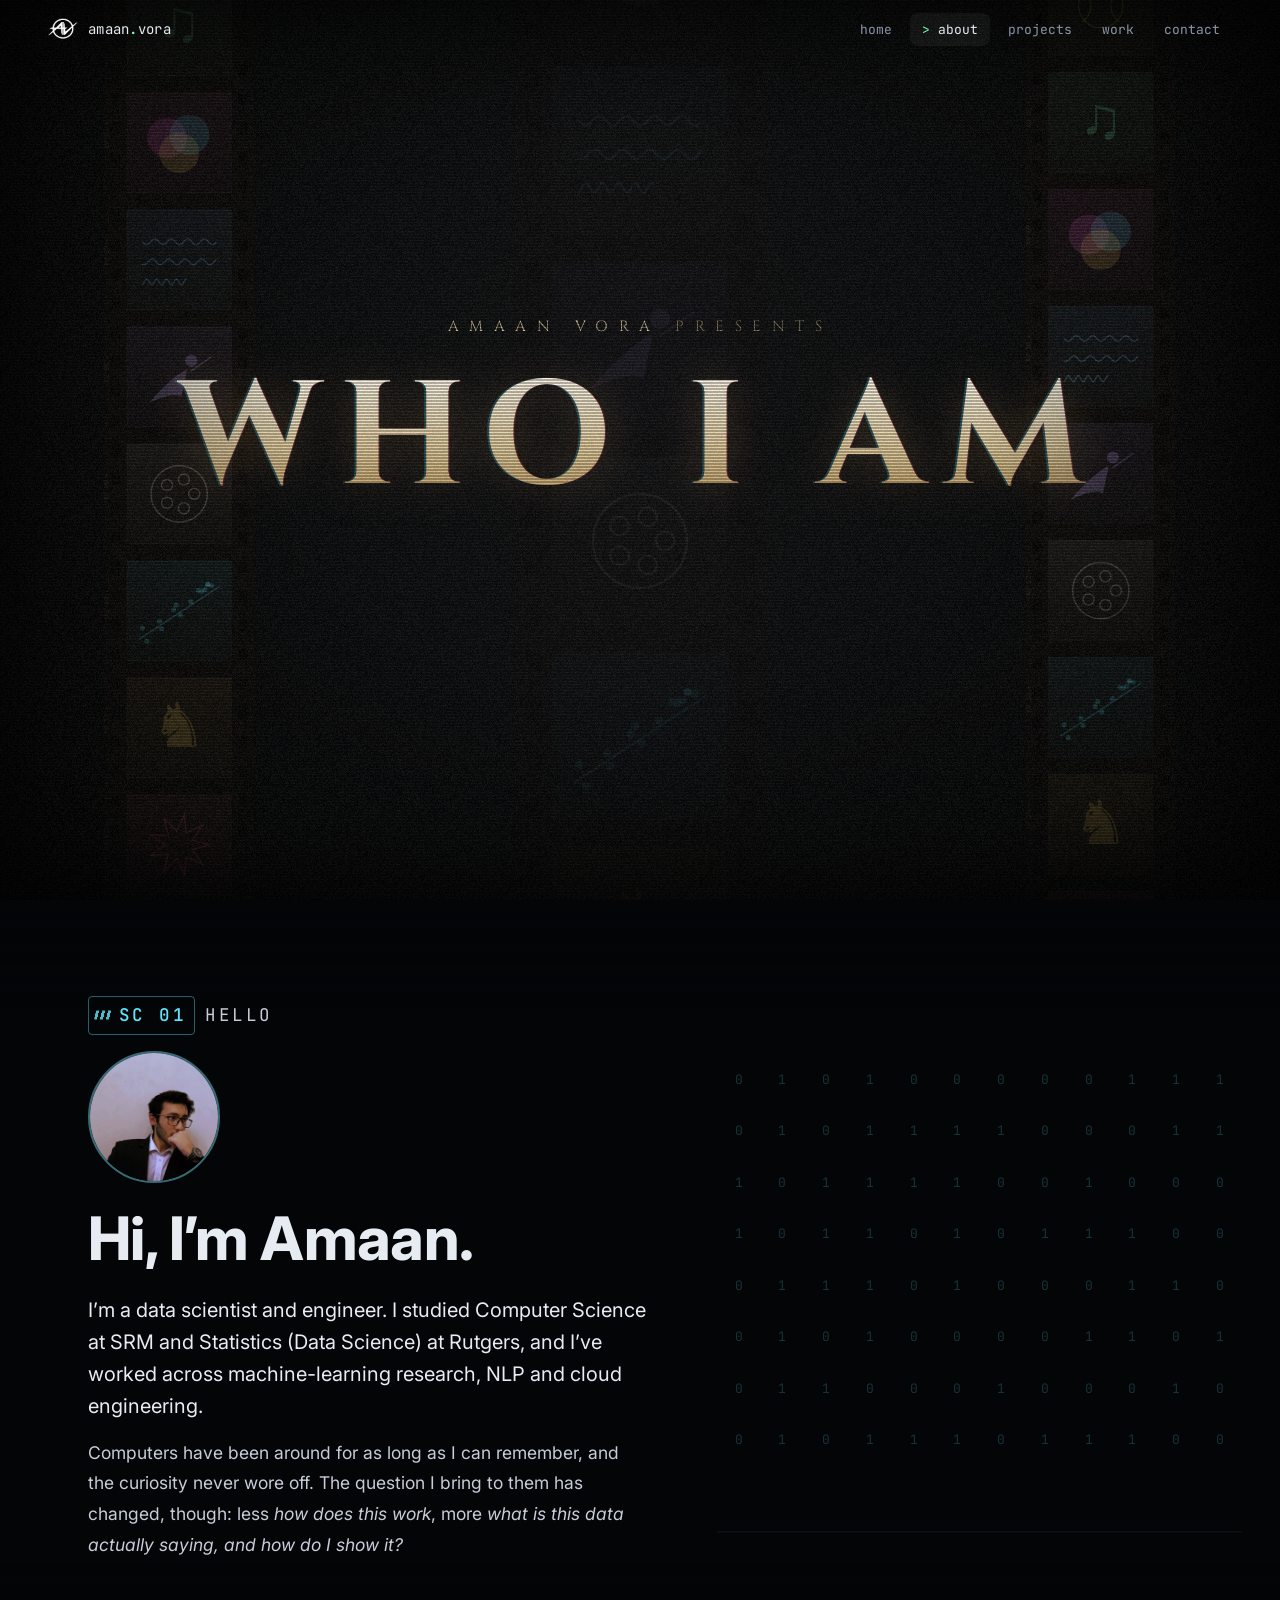
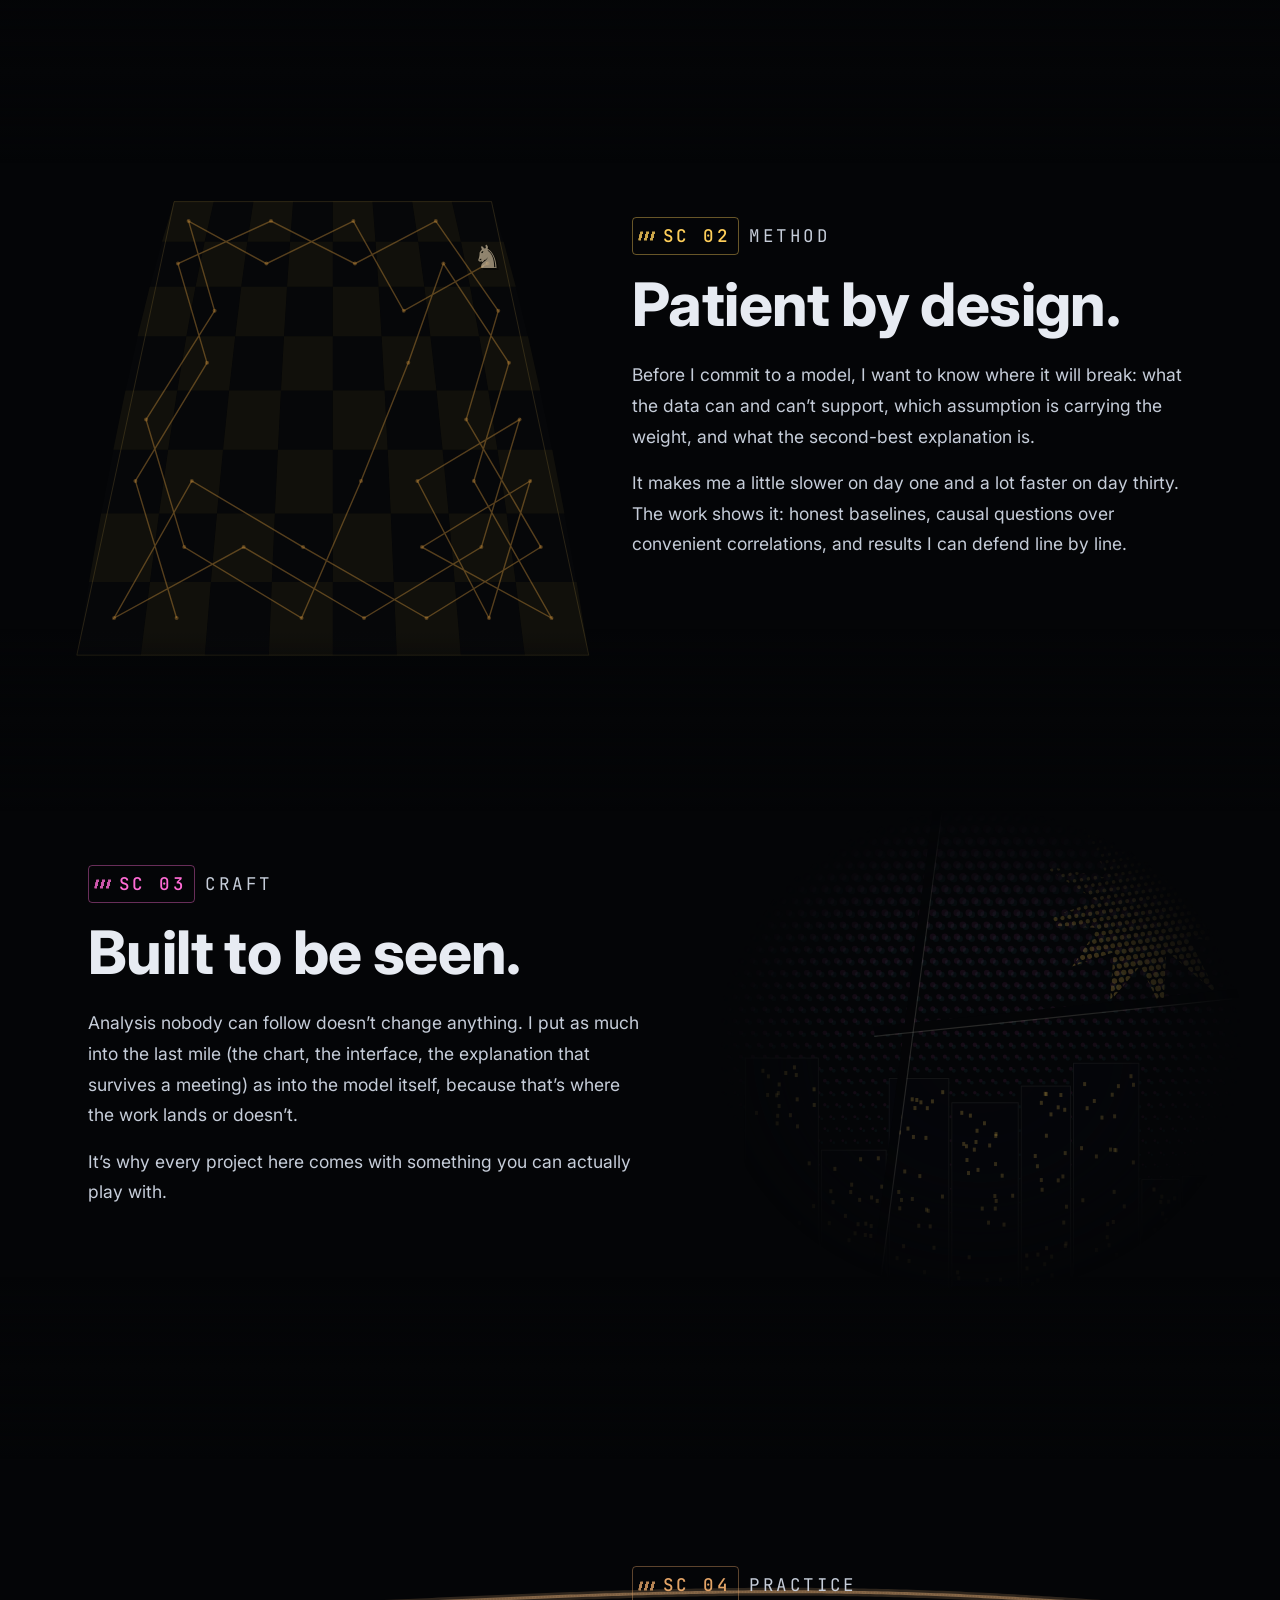
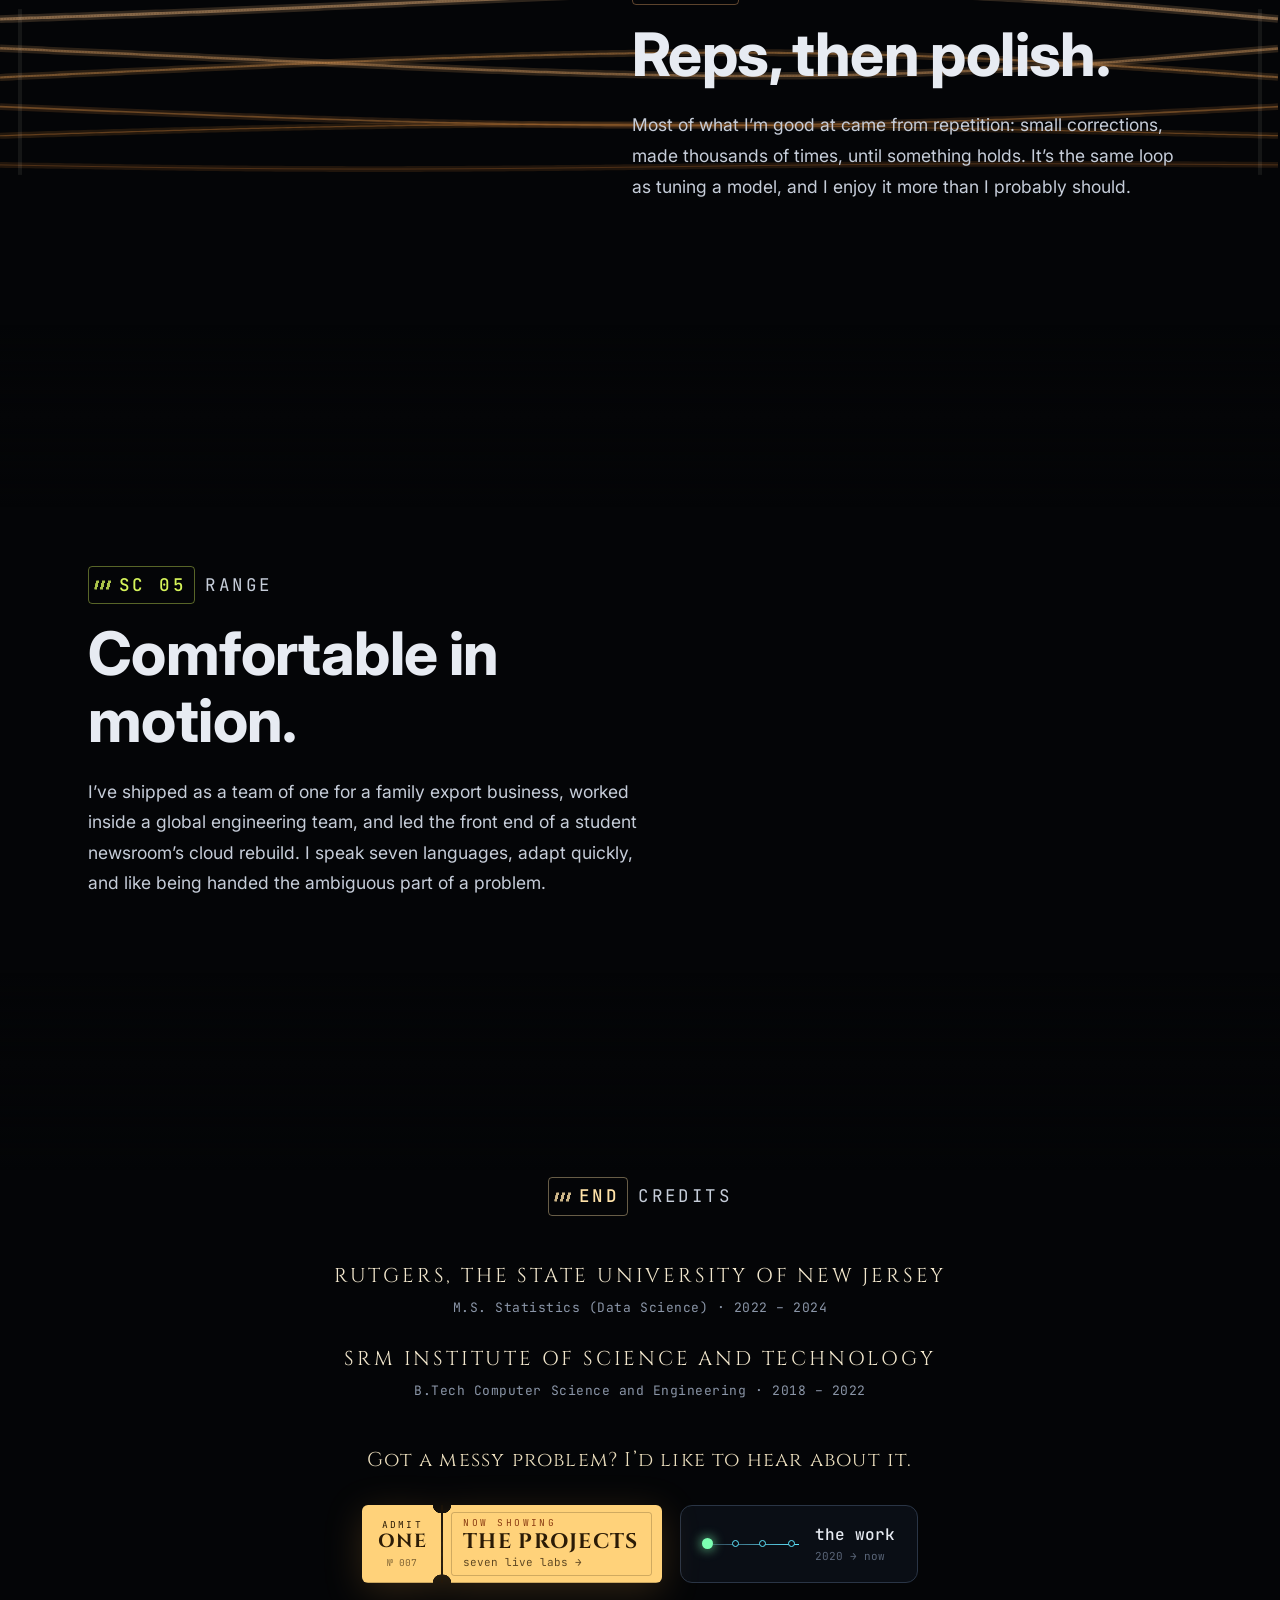
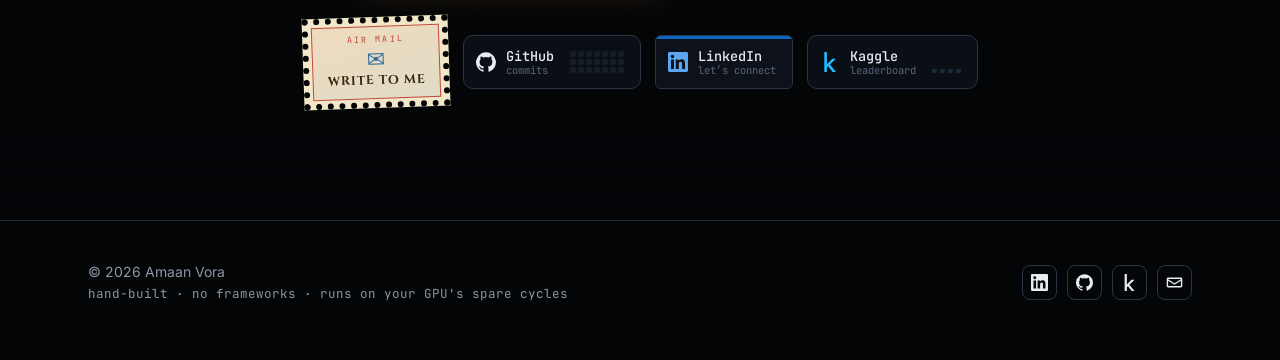
==== about.html @ 871d6bdf "About page: CRT into film reel, five short scenes, rewritten copy Drop the countdown and school-era " ====
<!doctype html>
<html lang="en">
<head>
  <meta charset="utf-8">
  <meta name="viewport" content="width=device-width, initial-scale=1">
  <title>About — Amaan Vora</title>
  <meta name="description" content="Amaan Vora — data scientist and engineer. How I work, and what I care about.">
  <link rel="icon" href="assets/img/av-logo.png">
  <link rel="preconnect" href="https://fonts.googleapis.com"><link rel="preconnect" href="https://fonts.gstatic.com" crossorigin>
  <link href="https://fonts.googleapis.com/css2?family=Inter:wght@400;500;600;700;800&family=JetBrains+Mono:wght@400;500;600&family=Cinzel:wght@500;600;700&display=swap" rel="stylesheet">
  <link rel="stylesheet" href="css/style.css">
</head>
<body data-page="about" class="about">
  <div class="crt" id="crt" aria-hidden="true"><div class="beam"></div></div>

  <!-- ===== opening: a reel seen through an old set ===== -->
  <header class="mv-hero" id="mvHero">
    <canvas id="reel" aria-hidden="true"></canvas>
    <div class="mv-grain" aria-hidden="true"></div>
    <div class="mv-scan" aria-hidden="true"></div>
    <div class="mv-shade" id="mvShade" aria-hidden="true"></div>
    <div class="mv-titles">
      <p class="mv-presents" id="mvPresents">Amaan Vora <i>presents</i></p>
      <h1 class="mv-title" id="mvTitle"><span>Who</span> <span>I</span> <span>Am</span></h1>
    </div>
    <div class="mv-cue" id="mvCue" aria-hidden="true"><span>scroll</span><i></i></div>
  </header>

  <!-- 1 -->
  <section class="scene" data-fx="data">
    <canvas aria-hidden="true"></canvas>
    <div class="wrap"><div class="copy reveal">
      <p class="slate"><b>SC 01</b> hello</p>
      <img class="portrait" src="assets/img/amaan.jpg" alt="Amaan Vora">
      <h2>Hi, I’m Amaan.</h2>
      <p class="lead">I’m a data scientist and engineer. I studied Computer Science at SRM and Statistics (Data Science) at Rutgers, and I’ve worked across machine-learning research, NLP and cloud engineering.</p>
      <p>Computers have been around for as long as I can remember, and the curiosity never wore off. The question I bring to them has changed, though: less <em>how does this work</em>, more <em>what is this data actually saying, and how do I show it?</em></p>
    </div></div>
  </section>

  <!-- 2 -->
  <section class="scene right" data-fx="board">
    <canvas aria-hidden="true"></canvas>
    <div class="wrap"><div class="copy reveal">
      <p class="slate"><b>SC 02</b> method</p>
      <h2>Patient by design.</h2>
      <p>Before I commit to a model, I want to know where it will break: what the data can and can’t support, which assumption is carrying the weight, and what the second-best explanation is.</p>
      <p>It makes me a little slower on day one and a lot faster on day thirty. The work shows it: honest baselines, causal questions over convenient correlations, and results I can defend line by line.</p>
    </div></div>
  </section>

  <!-- 3 -->
  <section class="scene" data-fx="hero">
    <canvas aria-hidden="true"></canvas>
    <div class="wrap"><div class="copy reveal">
      <p class="slate"><b>SC 03</b> craft</p>
      <h2>Built to be seen.</h2>
      <p>Analysis nobody can follow doesn’t change anything. I put as much into the last mile (the chart, the interface, the explanation that survives a meeting) as into the model itself, because that’s where the work lands or doesn’t.</p>
      <p>It’s why every project here comes with something you can actually play with.</p>
    </div></div>
  </section>

  <!-- 4 -->
  <section class="scene right" data-fx="guitar">
    <canvas aria-hidden="true"></canvas>
    <div class="wrap"><div class="copy reveal">
      <p class="slate"><b>SC 04</b> practice</p>
      <h2>Reps, then polish.</h2>
      <p>Most of what I’m good at came from repetition: small corrections, made thousands of times, until something holds. It’s the same loop as tuning a model, and I enjoy it more than I probably should.</p>
    </div></div>
  </section>

  <!-- 5 -->
  <section class="scene" data-fx="court">
    <canvas aria-hidden="true"></canvas>
    <div class="wrap"><div class="copy reveal">
      <p class="slate"><b>SC 05</b> range</p>
      <h2>Comfortable in motion.</h2>
      <p>I’ve shipped as a team of one for a family export business, worked inside a global engineering team, and led the front end of a student newsroom’s cloud rebuild. I speak seven languages, adapt quickly, and like being handed the ambiguous part of a problem.</p>
    </div></div>
  </section>

  <!-- credits -->
  <section class="scene credits" data-fx="beam">
    <canvas aria-hidden="true"></canvas>
    <div class="wrap"><div class="roll reveal">
      <p class="slate"><b>END</b> credits</p>
      <dl>
        <dt>Rutgers, The State University of New Jersey</dt><dd>M.S. Statistics (Data Science) · 2022 – 2024</dd>
        <dt>SRM Institute of Science and Technology</dt><dd>B.Tech Computer Science and Engineering · 2018 – 2022</dd>
      </dl>
      <p class="roll-line">Got a messy problem? I’d like to hear about it.</p>
      <div class="roll-cta">
        <a class="tkt" href="projects.html" aria-label="See the projects">
          <span class="tkt-stub"><small>admit</small><b>one</b><em>№ 007</em></span>
          <span class="tkt-main"><small>now showing</small><b>the projects</b><i>seven live labs <span class="arr">→</span></i></span>
        </a>
        <a class="tl-btn" href="index.html#work" aria-label="See the work timeline">
          <span class="tl-track" aria-hidden="true"><i></i><i></i><i></i><i></i><u></u></span>
          <span class="tl-txt"><b>the work</b><small>2020 → now</small></span>
        </a>
      </div>
      <div class="contact-row">
        <a class="stamp" href="mailto:amaan.vora.e@gmail.com" aria-label="Email Amaan">
          <span class="stamp-face"><small>air mail</small><span class="stamp-ico" aria-hidden="true">✉</span><b>write to me</b></span>
          <span class="postmark" aria-hidden="true"><span>delivered</span></span>
        </a>
        <a class="soc gh" href="https://github.com/deadven7" target="_blank" rel="noopener" aria-label="GitHub">
          <span class="ico" data-icon="github"></span><span class="soc-txt"><b>GitHub</b><small>commits</small></span>
          <span class="gh-grid" aria-hidden="true"></span>
        </a>
        <a class="soc li" href="https://www.linkedin.com/in/amaan-vora/" target="_blank" rel="noopener" aria-label="LinkedIn">
          <span class="ico" data-icon="linkedin"></span><span class="soc-txt"><b>LinkedIn</b><small>let’s connect</small></span>
        </a>
        <a class="soc kg" href="https://www.kaggle.com/amaanvora" target="_blank" rel="noopener" aria-label="Kaggle">
          <span class="ico" data-icon="kaggle"></span><span class="soc-txt"><b>Kaggle</b><small>leaderboard</small></span>
          <span class="kg-bars" aria-hidden="true"><i></i><i></i><i></i><i></i></span>
        </a>
      </div>
    </div></div>
  </section>

  <script src="js/data.js"></script>
  <script src="js/site.js"></script>
  <script src="js/about.js"></script>
</body>
</html>
---- css/style.css ----
/* =========================================================
   Amaan Vora — portfolio design system
   ========================================================= */
:root {
  --bg: #06080c;
  --bg-2: #0b0f16;
  --panel: #0f141d;
  --panel-2: #141b26;
  --line: #1e2735;
  --line-2: #2a3546;
  --text: #e7ebf2;
  --muted: #8b96a8;
  --dim: #5a6578;
  --accent: #7cffb2;      /* signal green */
  --accent-2: #5ee6ff;    /* cyan */
  --amber: #ffb547;
  --bronze: #c98a4b;
  --rose: #ff6b8b;
  --violet: #a78bfa;
  --mono: 'JetBrains Mono', ui-monospace, SFMono-Regular, Menlo, monospace;
  --sans: 'Inter', system-ui, -apple-system, Segoe UI, Roboto, sans-serif;
  --pixel: 'Press Start 2P', var(--mono);
  --radius: 14px;
  --gutter: clamp(16px, 4vw, 48px);
  --maxw: 1200px;
  color-scheme: dark;
}

* { box-sizing: border-box; }
html { scroll-behavior: smooth; }
html, body { margin: 0; background: var(--bg); color: var(--text); }
body {
  font-family: var(--sans);
  font-size: 16px;
  line-height: 1.6;
  -webkit-font-smoothing: antialiased;
  overflow-x: hidden;
}
img { max-width: 100%; display: block; }
a { color: inherit; text-decoration: none; }
button { font: inherit; color: inherit; }
::selection { background: var(--accent); color: #000; }

.wrap { max-width: var(--maxw); margin: 0 auto; padding: 0 var(--gutter); }
.mono { font-family: var(--mono); }
.muted { color: var(--muted); }
.accent { color: var(--accent); }

/* ---------- nav ---------- */
.nav {
  position: fixed; inset: 0 0 auto 0; z-index: 50;
  display: flex; align-items: center; justify-content: space-between;
  padding: 14px var(--gutter);
  transition: background .3s, backdrop-filter .3s, border-color .3s;
  border-bottom: 1px solid transparent;
}
.nav.scrolled { background: rgba(6, 8, 12, .72); backdrop-filter: blur(12px); border-color: var(--line); }
.nav .brand { display: flex; align-items: center; gap: 10px; font-family: var(--mono); font-size: 14px; letter-spacing: .02em; }
.nav .brand img { width: 30px; height: 30px; }
.nav .brand span b { color: var(--accent); font-weight: 500; }
.nav ul { display: flex; gap: 6px; list-style: none; margin: 0; padding: 0; }
.nav ul a {
  font-family: var(--mono); font-size: 13px; padding: 8px 12px; border-radius: 8px; color: var(--muted);
  transition: color .2s, background .2s;
}
.nav ul a:hover, .nav ul a.active { color: var(--text); background: rgba(255,255,255,.05); }
.nav ul a.active::before { content: '> '; color: var(--accent); }
.nav .burger { display: none; background: none; border: 1px solid var(--line-2); border-radius: 8px; width: 40px; height: 36px; cursor: pointer; }
.nav .burger i { display: block; width: 18px; height: 2px; background: var(--text); margin: 4px auto; transition: transform .3s, opacity .3s; }
@media (max-width: 720px) {
  .nav .burger { display: block; }
  .nav ul {
    position: fixed; top: 64px; right: 12px; left: 12px; flex-direction: column; padding: 10px;
    background: rgba(11,15,22,.97); border: 1px solid var(--line); border-radius: 12px;
    transform: translateY(-10px); opacity: 0; pointer-events: none; transition: .25s;
  }
  .nav.open ul { transform: none; opacity: 1; pointer-events: auto; }
  .nav ul a { display: block; padding: 12px; font-size: 15px; }
}

/* ---------- buttons & chips ---------- */
.btn {
  display: inline-flex; align-items: center; gap: 10px; cursor: pointer;
  font-family: var(--mono); font-size: 14px; padding: 12px 18px; border-radius: 10px;
  border: 1px solid var(--line-2); background: rgba(255,255,255,.02); color: var(--text);
  transition: border-color .2s, background .2s, transform .2s, color .2s;
}
.btn:hover { border-color: var(--accent); color: var(--accent); transform: translateY(-1px); }
.btn.primary { background: var(--accent); color: #04130a; border-color: var(--accent); font-weight: 600; }
.btn.primary:hover { background: #a6ffcb; color: #04130a; }
.btn.sm { padding: 8px 12px; font-size: 12px; border-radius: 8px; }
.btn .arr { transition: transform .2s; }
.btn:hover .arr { transform: translateX(3px); }
.chip {
  display: inline-block; font-family: var(--mono); font-size: 11.5px; padding: 4px 9px; border-radius: 999px;
  border: 1px solid var(--line-2); color: var(--muted); white-space: nowrap;
}
.chips { display: flex; flex-wrap: wrap; gap: 6px; }

/* ---------- section scaffolding ---------- */
section { position: relative; }
.section { padding: clamp(72px, 10vw, 140px) 0; }
.eyebrow { font-family: var(--mono); font-size: 12.5px; color: var(--accent); letter-spacing: .12em; text-transform: uppercase; margin: 0 0 14px; }
.eyebrow::before { content: '// '; color: var(--dim); }
h1, h2, h3 { line-height: 1.12; margin: 0; letter-spacing: -.02em; }
h2.title { font-size: clamp(30px, 4.6vw, 52px); font-weight: 700; margin-bottom: 18px; }
.lede { font-size: clamp(16px, 1.6vw, 19px); color: var(--muted); max-width: 64ch; }
.section-head { display: flex; justify-content: space-between; align-items: end; gap: 24px; flex-wrap: wrap; margin-bottom: 44px; }

/* reveal on scroll */
.reveal { opacity: 0; transform: translateY(24px); transition: opacity .8s cubic-bezier(.2,.7,.2,1), transform .8s cubic-bezier(.2,.7,.2,1); }
.reveal.in { opacity: 1; transform: none; }
.reveal.d1 { transition-delay: .08s; } .reveal.d2 { transition-delay: .16s; } .reveal.d3 { transition-delay: .24s; }

/* ---------- footer ---------- */
.footer { border-top: 1px solid var(--line); padding: 40px 0 56px; color: var(--muted); font-size: 14px; }
.footer .wrap { display: flex; justify-content: space-between; gap: 20px; flex-wrap: wrap; align-items: center; }
.footer .mono { font-size: 12.5px; }
.socials { display: flex; gap: 10px; flex-wrap: wrap; }
.social {
  display: inline-flex; align-items: center; gap: 9px; padding: 10px 14px; border-radius: 10px;
  border: 1px solid var(--line-2); font-family: var(--mono); font-size: 13px; color: var(--text);
  background: rgba(6,8,12,.55); backdrop-filter: blur(6px);
  transition: border-color .2s, color .2s, transform .2s;
}
.social svg { width: 17px; height: 17px; fill: currentColor; }
.social:hover { border-color: var(--accent); color: var(--accent); transform: translateY(-2px); }
.footer .social { padding: 8px; border-radius: 8px; }
.footer .social span { display: none; }

/* =========================================================
   HOME
   ========================================================= */
.hero { position: relative; min-height: 100svh; display: flex; align-items: center; overflow: hidden; }
.hero canvas.bg { position: absolute; inset: 0; width: 100%; height: 100%; }
.hero .vignette { position: absolute; inset: 0; pointer-events: none;
  background: radial-gradient(120% 80% at 30% 50%, transparent 30%, rgba(6,8,12,.85) 85%), linear-gradient(to bottom, transparent 70%, var(--bg)); }
.hero .wrap { position: relative; z-index: 2; width: 100%; padding-top: 80px; padding-bottom: 60px; }
.term-lines { font-family: var(--mono); font-size: clamp(13px, 1.4vw, 15px); color: var(--muted); min-height: 5.2em; margin-bottom: 18px; }
.term-lines .ln { white-space: pre; }
.term-lines .p { color: var(--accent); }
.term-lines .out { color: var(--text); }
.headline {
  font-family: var(--mono); font-weight: 700; font-size: clamp(40px, 8.6vw, 112px);
  line-height: 1.02; letter-spacing: -.04em; margin: 0; min-height: 2.1em;
}
.headline .l2 { color: var(--accent); }
.caret { display: inline-block; width: .55em; height: .95em; background: var(--accent); vertical-align: -0.1em; margin-left: .06em; animation: blink 1s steps(1) infinite; }
.term-lines .caret { width: .6em; height: 1.1em; }
@keyframes blink { 50% { opacity: 0; } }
.hero .sub { font-size: clamp(16px, 1.8vw, 20px); color: var(--muted); max-width: 52ch; margin: 26px 0 32px; opacity: 0; transform: translateY(10px); transition: .8s; }
.hero .socials { opacity: 0; transform: translateY(10px); transition: .8s .15s; }
.hero.done .sub, .hero.done .socials { opacity: 1; transform: none; }
.scroll-cue { position: absolute; left: 50%; bottom: 26px; transform: translateX(-50%); z-index: 2; font-family: var(--mono); font-size: 11px; color: var(--dim); letter-spacing: .2em; text-align: center; }
.scroll-cue i { display: block; width: 1px; height: 36px; margin: 8px auto 0; background: linear-gradient(var(--accent), transparent); animation: cue 2s infinite; transform-origin: top; }
@keyframes cue { 0% { transform: scaleY(0); } 50% { transform: scaleY(1); } 100% { transform: scaleY(1); opacity: 0; } }

/* about strip */
.about-strip { background: #070a10; overflow: hidden; border-top: 1px solid var(--line); border-bottom: 1px solid var(--line); }
.about-strip canvas { position: absolute; inset: 0; width: 100%; height: 100%; opacity: .9; }
.about-strip .wrap { position: relative; z-index: 1; display: grid; grid-template-columns: 1.2fr .8fr; gap: 48px; align-items: center; }
.about-strip p.big { font-size: clamp(18px, 2.1vw, 24px); line-height: 1.55; color: #cfd6e2; margin: 0 0 28px; }
.about-card { border: 1px solid var(--line-2); border-radius: var(--radius); background: rgba(10,14,20,.7); backdrop-filter: blur(8px); padding: 22px; font-family: var(--mono); font-size: 13px; }
.about-card .row { display: flex; justify-content: space-between; gap: 12px; padding: 9px 0; border-bottom: 1px dashed var(--line); }
.about-card .row:last-child { border: 0; }
.about-card .k { color: var(--dim); }
.about-card .v { color: var(--text); text-align: right; }
.about-card .v.accent { color: var(--accent); }
@media (max-width: 860px) { .about-strip .wrap { grid-template-columns: 1fr; } }

/* project cards */
.cards { display: grid; grid-template-columns: repeat(3, 1fr); gap: 20px; }
@media (max-width: 960px) { .cards { grid-template-columns: 1fr 1fr; } }
@media (max-width: 640px) { .cards { grid-template-columns: 1fr; } }
.pcard {
  position: relative; display: flex; flex-direction: column; border: 1px solid var(--line); border-radius: var(--radius);
  background: linear-gradient(180deg, var(--panel), var(--bg-2)); overflow: hidden;
  transition: border-color .3s, transform .3s, box-shadow .3s;
}
.pcard:hover { border-color: var(--line-2); transform: translateY(-4px); box-shadow: 0 20px 50px -20px rgba(124,255,178,.18); }
.pcard .viz { height: 170px; border-bottom: 1px solid var(--line); position: relative; background: #080b11; }
.pcard .viz canvas { width: 100%; height: 100%; display: block; }
.pcard .viz .tag { position: absolute; top: 12px; left: 12px; font-family: var(--mono); font-size: 11px; color: var(--accent); background: rgba(6,8,12,.75); padding: 3px 8px; border-radius: 6px; border: 1px solid var(--line); }
.pcard .body { padding: 20px 20px 22px; display: flex; flex-direction: column; gap: 12px; flex: 1; }
.pcard h3 { font-size: 19px; font-weight: 650; }
.pcard p { margin: 0; color: var(--muted); font-size: 14.5px; flex: 1; }
.pcard .foot { display: flex; justify-content: space-between; align-items: center; gap: 10px; }
.pcard .yr { font-family: var(--mono); font-size: 12px; color: var(--dim); min-width: 0; overflow: hidden; text-overflow: ellipsis; white-space: nowrap; }
.pcard .foot .btn { white-space: nowrap; flex-shrink: 0; }

/* work timeline */
.timeline-scroller { overflow-x: auto; overflow-y: hidden; padding: 8px 0 18px; scrollbar-width: thin; scrollbar-color: var(--line-2) transparent; }
.timeline { position: relative; display: grid; grid-auto-flow: column; grid-auto-columns: minmax(250px, 1fr); min-width: 100%; padding: 0 4px; }
.timeline .axis { position: absolute; left: 0; right: 0; top: 210px; height: 2px; background: var(--line); }
.timeline .axis i { position: absolute; inset: 0; background: linear-gradient(90deg, var(--accent-2), var(--accent)); transform-origin: left; transform: scaleX(0); transition: transform 1.6s cubic-bezier(.6,.1,.2,1); }
.timeline.in .axis i { transform: scaleX(1); }
.timeline .axis::after { content: ''; position: absolute; right: -2px; top: -4px; border: 5px solid transparent; border-left: 8px solid var(--accent); }
.tnode { position: relative; padding: 0 18px; height: 340px; }
.tnode .above { position: absolute; left: 18px; right: 18px; bottom: calc(340px - 210px + 22px); display: flex; flex-direction: column; gap: 4px; }
.tnode .dates { font-family: var(--mono); font-size: 12px; color: var(--accent); }
.tnode .org { font-size: 18px; font-weight: 650; }
.tnode .role { font-size: 13.5px; color: var(--muted); }
.tnode .logo { height: 50px; display: flex; align-items: center; margin-top: 12px; }
.tnode .logo img { max-height: 50px; max-width: 170px; object-fit: contain; filter: drop-shadow(0 0 0 transparent); opacity: .92; }
.tnode .dot { position: absolute; left: 18px; top: 203px; width: 16px; height: 16px; border-radius: 50%; background: var(--bg); border: 2px solid var(--accent); transform: scale(0); transition: transform .4s cubic-bezier(.3,1.6,.5,1); }
.tnode .dot::after { content: ''; position: absolute; inset: 3px; border-radius: 50%; background: var(--accent); box-shadow: 0 0 14px var(--accent); }
.timeline.in .tnode .dot { transform: scale(1); }
.tnode .below { position: absolute; top: 240px; left: 18px; right: 18px; font-size: 14px; color: var(--muted); line-height: 1.55; opacity: 0; transform: translateY(8px); transition: .6s; }
.timeline.in .tnode .below { opacity: 1; transform: none; }
.tnode .stem { position: absolute; left: 25px; top: 176px; width: 2px; height: 27px; background: linear-gradient(transparent, var(--line-2)); }

/* certificates */
.certs { display: grid; grid-template-columns: repeat(auto-fit, minmax(200px, 1fr)); gap: 18px; }
.cert {
  position: relative; border-radius: 12px; overflow: hidden; border: 1px solid var(--line); background: #fff;
  aspect-ratio: 1.33; cursor: zoom-in; transform-style: preserve-3d; transition: transform .25s, box-shadow .3s, border-color .3s;
}
.cert img { width: 100%; height: 100%; object-fit: cover; object-position: top; }
.cert::after { content: ''; position: absolute; inset: 0; background: linear-gradient(115deg, transparent 40%, rgba(255,255,255,.35) 50%, transparent 60%); transform: translateX(-100%); transition: transform .7s; }
.cert:hover::after { transform: translateX(100%); }
.cert:hover { box-shadow: 0 24px 60px -24px rgba(94,230,255,.35); border-color: var(--line-2); }
.lightbox { position: fixed; inset: 0; z-index: 100; background: rgba(3,4,7,.9); backdrop-filter: blur(6px); display: none; align-items: center; justify-content: center; padding: 24px; cursor: zoom-out; }
.lightbox.on { display: flex; }
.lightbox figure { margin: 0; max-width: min(1100px, 96vw); }
.lightbox img { max-height: 82vh; border-radius: 10px; margin: 0 auto; }
.lightbox figcaption { font-family: var(--mono); font-size: 13px; color: var(--muted); text-align: center; margin-top: 14px; }

/* =========================================================
   PROJECTS
   ========================================================= */
.proj-hero { position: relative; min-height: 78svh; display: flex; align-items: flex-end; overflow: hidden; border-bottom: 1px solid var(--line); }
.proj-hero canvas { position: absolute; inset: 0; width: 100%; height: 100%; }
.proj-hero .wrap { position: relative; z-index: 2; padding-top: 120px; padding-bottom: 60px; width: 100%; }
.proj-hero h1 { font-family: var(--mono); font-size: clamp(38px, 7vw, 88px); letter-spacing: -.04em; }
.proj-hero h1 em { font-style: normal; color: var(--accent); }
.proj-hero .lede { margin-top: 16px; }
.proj-hero .fade { position: absolute; inset: 0; background: linear-gradient(to top, var(--bg) 4%, rgba(6,8,12,.55) 45%, rgba(6,8,12,.2)); pointer-events: none; z-index: 1; }
.filters { display: flex; gap: 8px; flex-wrap: wrap; margin-bottom: 30px; }
.filters button { cursor: pointer; font-family: var(--mono); font-size: 12.5px; padding: 8px 14px; border-radius: 999px; border: 1px solid var(--line-2); background: transparent; color: var(--muted); transition: .2s; }
.filters button:hover { color: var(--text); }
.filters button.on { background: var(--accent); border-color: var(--accent); color: #04130a; }
.pcard.hide { display: none; }

/* project detail */
.pd-head { padding: 130px 0 40px; border-bottom: 1px solid var(--line); background: radial-gradient(80% 120% at 85% 0%, rgba(94,230,255,.08), transparent 60%), radial-gradient(60% 80% at 0% 0%, rgba(124,255,178,.06), transparent 60%); }
.crumbs { font-family: var(--mono); font-size: 12.5px; color: var(--dim); margin-bottom: 18px; }
.crumbs a:hover { color: var(--accent); }
.pd-head h1 { font-size: clamp(30px, 5vw, 56px); font-weight: 750; max-width: 22ch; }
.pd-head .lede { margin: 16px 0 24px; }
.pd-head .actions { display: flex; gap: 10px; flex-wrap: wrap; margin-top: 26px; }
.metrics { display: grid; grid-template-columns: repeat(3, 1fr); gap: 1px; background: var(--line); border: 1px solid var(--line); border-radius: 12px; overflow: hidden; margin-top: 34px; max-width: 760px; }
.metrics div { background: var(--bg-2); padding: 16px 18px; }
.metrics b { display: block; font-family: var(--mono); font-size: clamp(18px, 2.4vw, 26px); color: var(--accent); font-weight: 600; }
.metrics span { font-size: 12.5px; color: var(--muted); }
@media (max-width: 560px) { .metrics { grid-template-columns: 1fr; } }

.lab { margin: 40px 0 10px; border: 1px solid var(--line-2); border-radius: 16px; overflow: hidden; background: var(--bg-2); box-shadow: 0 30px 80px -40px rgba(0,0,0,.9); }
.lab-bar { display: flex; align-items: center; gap: 8px; padding: 10px 14px; border-bottom: 1px solid var(--line); background: #0a0e15; font-family: var(--mono); font-size: 12px; color: var(--dim); }
.lab-bar .dots { display: flex; gap: 6px; margin-right: 8px; }
.lab-bar .dots i { width: 10px; height: 10px; border-radius: 50%; background: #2a3242; }
.lab-bar .dots i:nth-child(1) { background: #ff5f57; } .lab-bar .dots i:nth-child(2) { background: #febc2e; } .lab-bar .dots i:nth-child(3) { background: #28c840; }
.lab-bar .live { margin-left: auto; color: var(--accent); display: flex; align-items: center; gap: 6px; }
.lab-bar .live::before { content: ''; width: 7px; height: 7px; border-radius: 50%; background: var(--accent); box-shadow: 0 0 8px var(--accent); animation: blink 1.6s infinite; }
.lab-body { padding: clamp(14px, 2.4vw, 26px); }
.tabs { display: flex; gap: 4px; flex-wrap: wrap; border-bottom: 1px solid var(--line); margin: calc(-1 * clamp(14px, 2.4vw, 26px)) calc(-1 * clamp(14px, 2.4vw, 26px)) 22px; padding: 0 clamp(10px, 2vw, 20px); background: #0a0e15; overflow-x: auto; }
.tabs button { cursor: pointer; background: none; border: 0; border-bottom: 2px solid transparent; padding: 13px 14px 11px; font-family: var(--mono); font-size: 12.5px; color: var(--muted); white-space: nowrap; }
.tabs button.on { color: var(--text); border-color: var(--accent); }
.tabpane { display: none; } .tabpane.on { display: block; }

.controls { display: flex; flex-wrap: wrap; gap: 14px 22px; align-items: flex-end; margin-bottom: 18px; }
.ctl { display: flex; flex-direction: column; gap: 6px; font-family: var(--mono); font-size: 11.5px; color: var(--muted); min-width: 120px; }
.ctl output { color: var(--accent); }
.ctl .lbl { display: flex; justify-content: space-between; gap: 10px; }
select, input[type=text], input[type=number] {
  background: var(--panel); border: 1px solid var(--line-2); color: var(--text); border-radius: 8px; padding: 9px 11px; font-family: var(--mono); font-size: 13px; outline: none; min-width: 0;
}
select:focus, input[type=text]:focus { border-color: var(--accent); }
input[type=range] { -webkit-appearance: none; appearance: none; width: 100%; min-width: 120px; height: 4px; border-radius: 4px; background: var(--line-2); outline: none; }
input[type=range]::-webkit-slider-thumb { -webkit-appearance: none; width: 14px; height: 14px; border-radius: 50%; background: var(--accent); cursor: pointer; box-shadow: 0 0 0 4px rgba(124,255,178,.15); }
input[type=range]::-moz-range-thumb { width: 14px; height: 14px; border: 0; border-radius: 50%; background: var(--accent); cursor: pointer; }
.seg { display: inline-flex; border: 1px solid var(--line-2); border-radius: 9px; overflow: hidden; }
.seg button { cursor: pointer; background: transparent; border: 0; padding: 8px 12px; font-family: var(--mono); font-size: 12px; color: var(--muted); }
.seg button + button { border-left: 1px solid var(--line-2); }
.seg button.on { background: var(--accent); color: #04130a; }

.grid2 { display: grid; grid-template-columns: 1fr 1fr; gap: 18px; }
.grid3 { display: grid; grid-template-columns: repeat(3, 1fr); gap: 18px; }
.grid-main { display: grid; grid-template-columns: 1.6fr 1fr; gap: 18px; }
@media (max-width: 860px) { .grid2, .grid3, .grid-main { grid-template-columns: 1fr; } }
.panel { border: 1px solid var(--line); border-radius: 12px; background: var(--panel); padding: 14px; min-width: 0; }
.panel h4 { margin: 0 0 10px; font-family: var(--mono); font-size: 12px; font-weight: 500; color: var(--muted); letter-spacing: .04em; display: flex; justify-content: space-between; gap: 10px; }
.panel h4 b { color: var(--text); font-weight: 500; }
.chart { width: 100%; height: 300px; display: block; }
.chart.sm { height: 180px; } .chart.xs { height: 120px; } .chart.lg { height: 380px; }
.kpis { display: grid; grid-template-columns: repeat(auto-fit, minmax(120px, 1fr)); gap: 10px; margin-bottom: 18px; }
.kpi { border: 1px solid var(--line); border-radius: 10px; padding: 11px 13px; background: var(--panel); }
.kpi span { display: block; font-family: var(--mono); font-size: 10.5px; color: var(--dim); text-transform: uppercase; letter-spacing: .08em; }
.kpi b { font-family: var(--mono); font-size: 19px; font-weight: 600; }
.pos { color: var(--accent) !important; } .neg { color: var(--rose) !important; } .warn { color: var(--amber) !important; }
.note { font-size: 12.5px; color: var(--dim); font-family: var(--mono); margin-top: 12px; }
table.tbl { width: 100%; border-collapse: collapse; font-family: var(--mono); font-size: 12.5px; }
table.tbl th, table.tbl td { padding: 8px 6px; border-bottom: 1px solid var(--line); text-align: right; }
table.tbl th:first-child, table.tbl td:first-child { text-align: left; }
table.tbl th { color: var(--dim); font-weight: 500; }
.legend { display: flex; flex-wrap: wrap; gap: 6px 14px; font-family: var(--mono); font-size: 11.5px; color: var(--muted); margin-top: 8px; }
.legend i { display: inline-block; width: 10px; height: 10px; border-radius: 2px; margin-right: 6px; vertical-align: -1px; }
.legend .off { opacity: .35; }
.legend span { cursor: pointer; }

.story { display: grid; grid-template-columns: 1fr 1fr; gap: 48px; padding: 60px 0 30px; }
.story p { color: #c3cbd8; margin: 0 0 16px; }
@media (max-width: 860px) { .story { grid-template-columns: 1fr; gap: 24px; } }
.pipeline { list-style: none; margin: 0; padding: 0; counter-reset: s; }
.pipeline li { counter-increment: s; position: relative; padding: 0 0 18px 42px; font-family: var(--mono); font-size: 13.5px; color: var(--text); }
.pipeline li::before { content: counter(s, decimal-leading-zero); position: absolute; left: 0; top: 0; color: var(--accent); font-size: 12px; }
.pipeline li::after { content: ''; position: absolute; left: 7px; top: 22px; bottom: 2px; width: 1px; background: var(--line-2); }
.pipeline li:last-child::after { display: none; }
.next-proj { display: flex; justify-content: space-between; gap: 12px; flex-wrap: wrap; padding: 30px 0 80px; border-top: 1px solid var(--line); margin-top: 40px; }

/* =========================================================
   ABOUT — opening titles, scenes, comic page, themed buttons
   ========================================================= */
body.about { background: #040507; --cine: 'Cinzel', 'Trajan Pro', Georgia, serif; --comic: 'Bangers', Impact, var(--sans); }

/* ---- CRT turn-on ---- */
.crt { position: fixed; inset: 0; z-index: 200; background: #000; display: flex; align-items: center; justify-content: center; pointer-events: none; }
.crt .beam { width: 100%; height: 2px; background: #fff; box-shadow: 0 0 30px 6px #bfe; transform: scaleX(0); }
.crt.go .beam { animation: crt-on 1.05s cubic-bezier(.2,.8,.2,1) forwards; }
.crt.done { animation: crt-fade .45s forwards; }
@keyframes crt-on { 0% { transform: scaleX(0) scaleY(1); opacity: 1; } 35% { transform: scaleX(1) scaleY(1); opacity: 1; } 60% { transform: scaleX(1) scaleY(200); opacity: .9; background: #dff; } 100% { transform: scaleX(1) scaleY(600); opacity: 0; } }
@keyframes crt-fade { to { opacity: 0; visibility: hidden; } }

/* ---- opening titles ---- */
.mv-hero { position: relative; height: 100svh; min-height: 600px; overflow: hidden; background: #000; display: flex; align-items: center; justify-content: center; text-align: center; }
.mv-hero #reel { position: absolute; inset: 0; width: 100%; height: 100%; }
.mv-hero::after { content: ''; position: absolute; inset: 0; z-index: 2; pointer-events: none; background: radial-gradient(ellipse at 50% 46%, transparent 38%, rgba(0,0,0,.72) 100%); }
.mv-grain { position: absolute; inset: -40px; z-index: 3; pointer-events: none; opacity: .075; background-image: var(--grain); background-size: 180px; animation: grain .9s steps(5) infinite; }
@keyframes grain { 0% { transform: translate(0,0); } 20% { transform: translate(-22px,14px); } 40% { transform: translate(18px,-26px); } 60% { transform: translate(-12px,30px); } 80% { transform: translate(26px,8px); } 100% { transform: translate(0,0); } }
.mv-scan { position: absolute; inset: 0; z-index: 3; pointer-events: none;
  background: repeating-linear-gradient(to bottom, rgba(255,255,255,.035) 0 1px, rgba(0,0,0,.28) 1px 3px); mix-blend-mode: multiply; }
.mv-scan::before { content: ''; position: absolute; inset: 0; background: radial-gradient(ellipse 120% 90% at 50% 50%, transparent 55%, rgba(0,0,0,.85) 100%); box-shadow: inset 0 0 120px rgba(0,0,0,.9); }
.mv-scan::after { content: ''; position: absolute; left: 0; right: 0; height: 22vh; top: -22vh; background: linear-gradient(transparent, rgba(190,230,255,.045), transparent); animation: roll 7s linear infinite; }
@keyframes roll { to { top: 100%; } }
.mv-shade { position: absolute; inset: 0; z-index: 4; background: #040507; opacity: 0; pointer-events: none; }
.mv-titles { position: relative; z-index: 2; padding: 0 16px; transform: translateY(-4vh); }
.mv-titles.on > * { animation: tvflick 5s steps(1) infinite; }
@keyframes tvflick { 0%, 92%, 100% { opacity: .78; } 93% { opacity: .62; } 94% { opacity: .8; } 96% { opacity: .7; } }
.mv-presents { font-family: var(--cine); font-size: clamp(11px, 1.3vw, 15px); letter-spacing: .55em; text-transform: uppercase; color: #cdbb94; margin: 0 0 26px; opacity: 0; transition: opacity 1.4s ease, letter-spacing 2.6s ease; }
.mv-presents i { font-style: normal; color: #8a7a5a; }
.mv-presents.on { opacity: 1; letter-spacing: .7em; }
.mv-title { font-family: var(--cine); font-weight: 700; font-size: clamp(52px, 11.5vw, 156px); line-height: 1; margin: 0; letter-spacing: .02em; text-transform: uppercase;
  background: linear-gradient(180deg, #fff8e6 10%, #e9d3a3 55%, #b98f4f 100%); -webkit-background-clip: text; background-clip: text; color: transparent;
  filter: drop-shadow(1.5px 0 0 rgba(255,60,90,.35)) drop-shadow(-1.5px 0 0 rgba(60,220,255,.3)) drop-shadow(0 0 22px rgba(255,190,110,.25)) blur(.35px); transition: letter-spacing 5s cubic-bezier(.15,.6,.2,1); white-space: nowrap; }
.mv-title span { display: inline-block; opacity: 0; transform: translateY(14px); filter: blur(10px); transition: opacity 1.6s ease, transform 1.8s cubic-bezier(.2,.7,.2,1), filter 1.6s ease; }
.mv-title.on { letter-spacing: .13em; }
.mv-title.on span { opacity: 1; transform: none; filter: none; }
.mv-title.on span:nth-child(2) { transition-delay: .35s; } .mv-title.on span:nth-child(3) { transition-delay: .7s; }
.mv-cue { position: absolute; left: 50%; bottom: 28px; z-index: 5; transform: translateX(-50%); display: flex; flex-direction: column; align-items: center; gap: 10px; font-family: var(--cine); font-size: 11px; letter-spacing: .5em; color: #b7a989; opacity: 0; transition: opacity 1.2s; text-transform: uppercase; }
.mv-cue.on { opacity: .85; }
.mv-cue i { width: 1px; height: 42px; background: linear-gradient(#b7a989, transparent); position: relative; overflow: hidden; }
.mv-cue i::after { content: ''; position: absolute; left: -1px; width: 3px; height: 10px; background: #ffe2a8; border-radius: 2px; animation: cue 2.2s ease-in-out infinite; }
@keyframes cue { 0% { top: -10px; opacity: 0; } 30% { opacity: 1; } 100% { top: 42px; opacity: 0; } }

/* ---- scenes ---- */
.scene { position: relative; min-height: 72vh; display: flex; align-items: center; padding: 96px 0; overflow: hidden; --tint: var(--accent-2); }
.scene > canvas { position: absolute; inset: 0; width: 100%; height: 100%; z-index: 0; pointer-events: none; }
.scene .wrap { position: relative; z-index: 2; width: 100%; }
.scene .copy { max-width: 560px; }
.scene.right .copy { margin-left: auto; }
.scene[data-fx=data] { --tint: #5ee6ff; } .scene[data-fx=board] { --tint: #ffcf5a; } .scene[data-fx=hero] { --tint: #ff6bd5; }
.scene[data-fx=guitar] { --tint: #e3a467; } .scene[data-fx=court] { --tint: #d6f45a; } .scene[data-fx=beam] { --tint: #ffe2a8; }
.slate { display: inline-flex; align-items: center; gap: 10px; font-family: var(--mono); font-size: 12px; letter-spacing: .14em; text-transform: uppercase; color: var(--muted); margin: 0 0 18px; }
.slate b { font-weight: 500; color: var(--tint); padding: 3px 8px 3px 30px; border: 1px solid color-mix(in srgb, var(--tint) 40%, transparent); border-radius: 4px; position: relative; }
.slate b::before { content: ''; position: absolute; left: 6px; top: 50%; width: 16px; height: 9px; transform: translateY(-50%) skewX(-12deg); border-radius: 1px; background: repeating-linear-gradient(90deg, var(--tint) 0 3px, transparent 3px 6px); opacity: .8; }
.scene h2 { font-size: clamp(34px, 5vw, 60px); font-weight: 750; margin: 0 0 22px; letter-spacing: -.01em; }
.scene p { color: #c6cdd9; font-size: clamp(15.5px, 1.4vw, 17.5px); margin: 0 0 16px; line-height: 1.75; }
.scene p.lead { color: var(--text); font-size: clamp(17px, 1.7vw, 20px); line-height: 1.6; }
.portrait { width: 132px; height: 132px; border-radius: 50%; object-fit: cover; border: 2px solid color-mix(in srgb, var(--tint) 45%, transparent); margin: 0 0 22px; filter: grayscale(.2) contrast(1.05); display: block; }

/* ---- end credits ---- */
.credits { min-height: 84vh; }
.roll-line { font-family: var(--cine); font-size: clamp(16px, 1.8vw, 20px) !important; letter-spacing: .06em; color: #e9dcbc !important; margin: 0 0 28px !important; }
.credits .roll { max-width: 760px; margin: 0 auto; text-align: center; }
.credits .slate { justify-content: center; }
.credits dl { margin: 10px 0 40px; display: grid; gap: 6px; }
.credits dt { font-family: var(--cine); font-size: clamp(15px, 1.8vw, 20px); letter-spacing: .14em; text-transform: uppercase; color: #f1e6cc; margin-top: 18px; }
.credits dd { margin: 0; font-family: var(--mono); font-size: 13px; color: var(--muted); letter-spacing: .04em; }
.roll-cta { display: flex; gap: 18px; justify-content: center; align-items: center; flex-wrap: wrap; }
.contact-row { display: flex; gap: 14px; justify-content: center; align-items: center; flex-wrap: wrap; margin-top: 34px; }

/* ticket — the projects are "now showing" */
.tkt { --paper: #ffd27a; display: inline-flex; height: 78px; color: #2b1b06; filter: drop-shadow(0 8px 18px rgba(255,180,70,.18)); transition: transform .3s cubic-bezier(.2,.7,.2,1), filter .3s; }
.tkt > span { display: flex; flex-direction: column; justify-content: center; position: relative; }
.tkt-stub { padding: 0 14px 0 16px; border-radius: 6px 0 0 6px; text-align: center; border-right: 2px dashed rgba(43,27,6,.35);
  background: radial-gradient(circle at 100% 0, transparent 8px, var(--paper) 8.5px) top / 100% 51% no-repeat, radial-gradient(circle at 100% 100%, transparent 8px, var(--paper) 8.5px) bottom / 100% 51% no-repeat;
  transform-origin: 100% 100%; transition: transform .35s cubic-bezier(.3,1.4,.5,1); }
.tkt-stub small { font-family: var(--mono); font-size: 9.5px; letter-spacing: .22em; text-transform: uppercase; }
.tkt-stub b { font-family: var(--cine); font-size: 19px; line-height: 1; text-transform: uppercase; letter-spacing: .08em; }
.tkt-stub em { font-style: normal; font-family: var(--mono); font-size: 9.5px; opacity: .6; margin-top: 4px; }
.tkt-main { padding: 0 24px 0 20px; border-radius: 0 6px 6px 0; text-align: left;
  background: radial-gradient(circle at 0 0, transparent 8px, var(--paper) 8.5px) top / 100% 51% no-repeat, radial-gradient(circle at 0 100%, transparent 8px, var(--paper) 8.5px) bottom / 100% 51% no-repeat; }
.tkt-main::after { content: ''; position: absolute; inset: 7px 10px 7px 8px; border: 1px solid rgba(43,27,6,.22); border-radius: 3px; pointer-events: none; }
.tkt-main small { font-family: var(--mono); font-size: 9.5px; letter-spacing: .26em; text-transform: uppercase; color: #8a3b12; }
.tkt-main b { font-family: var(--cine); font-weight: 700; font-size: 21px; letter-spacing: .06em; text-transform: uppercase; line-height: 1.15; }
.tkt-main i { font-style: normal; font-family: var(--mono); font-size: 11px; opacity: .75; }
.tkt-main i .arr { display: inline-block; transition: transform .3s; }
.tkt:hover { transform: translateY(-3px); filter: drop-shadow(0 12px 24px rgba(255,180,70,.32)); }
.tkt:hover .tkt-stub { transform: rotate(-7deg) translateX(-3px); }
.tkt:hover .tkt-main i .arr { transform: translateX(4px); }

/* timeline — the work is a career line */
.tl-btn { display: inline-flex; align-items: center; gap: 16px; height: 78px; padding: 0 22px; border: 1px solid var(--line-2); border-radius: 12px; background: #0a0e15; color: var(--text); transition: border-color .3s, background .3s; }
.tl-track { position: relative; width: 96px; height: 14px; }
.tl-track::before { content: ''; position: absolute; left: 0; right: 0; top: 50%; height: 1px; background: linear-gradient(90deg, var(--line-2), var(--accent-2)); }
.tl-track i { position: absolute; top: 50%; width: 7px; height: 7px; margin: -3.5px 0 0 -3.5px; border-radius: 50%; background: #0a0e15; border: 1.5px solid var(--accent-2); transition: background .3s; }
.tl-track i:nth-child(1) { left: 4%; } .tl-track i:nth-child(2) { left: 34%; } .tl-track i:nth-child(3) { left: 62%; } .tl-track i:nth-child(4) { left: 92%; }
.tl-track u { position: absolute; top: 50%; left: 4%; width: 11px; height: 11px; margin: -5.5px 0 0 -5.5px; border-radius: 50%; background: var(--accent); box-shadow: 0 0 12px var(--accent); transition: left 1.1s cubic-bezier(.5,0,.2,1); }
.tl-txt { display: flex; flex-direction: column; text-align: left; }
.tl-txt b { font-family: var(--mono); font-weight: 500; font-size: 16px; }
.tl-txt small { font-family: var(--mono); font-size: 11px; color: var(--dim); }
.tl-btn:hover { border-color: color-mix(in srgb, var(--accent-2) 50%, transparent); background: #0c121b; }
.tl-btn:hover .tl-track u { left: 92%; }
.tl-btn:hover .tl-track i { background: color-mix(in srgb, var(--accent-2) 55%, #0a0e15); }

/* stamp — email gets posted */
.stamp { position: relative; display: inline-block; padding: 0; background: #f3e7c9; border: 6px dotted #040507; color: #3b2a12; transform: rotate(-2deg); transition: transform .3s cubic-bezier(.3,1.4,.5,1); }
.stamp-face { display: flex; flex-direction: column; align-items: center; margin: 3px; padding: 6px 14px 7px; border: 1.5px solid #c2493b; background: linear-gradient(160deg, rgba(194,73,59,.08), rgba(53,120,170,.1)); }
.stamp-face small { font-family: var(--mono); font-size: 8.5px; letter-spacing: .25em; text-transform: uppercase; color: #c2493b; }
.stamp-ico { font-size: 22px; line-height: 1.1; color: #2f6f9e; }
.stamp-face b { font-family: var(--cine); font-size: 12.5px; letter-spacing: .08em; text-transform: uppercase; }
.postmark { position: absolute; right: -34px; top: -14px; width: 62px; height: 62px; border-radius: 50%; border: 2px solid rgba(225,225,235,.75); display: flex; align-items: center; justify-content: center; opacity: 0; transform: scale(1.6) rotate(-25deg); transition: opacity .25s, transform .35s cubic-bezier(.3,1.6,.5,1); pointer-events: none;
 }
.postmark::before { content: ''; position: absolute; left: -26px; right: 50%; top: 22px; height: 18px; background: repeating-linear-gradient(180deg, rgba(225,225,235,.75) 0 2px, transparent 2px 6px); border-radius: 50%; }
.postmark span { font-family: var(--mono); font-size: 7.5px; letter-spacing: .14em; text-transform: uppercase; color: rgba(225,225,235,.85); }
.stamp:hover { transform: rotate(1deg) translateY(-2px); }
.stamp:hover .postmark { opacity: 1; transform: scale(1) rotate(-14deg); }

/* social cards */
.soc { position: relative; display: inline-flex; align-items: center; gap: 10px; height: 54px; padding: 0 16px 0 12px; border-radius: 10px; border: 1px solid var(--line-2); background: #0a0e15; color: var(--text); overflow: hidden; transition: transform .3s cubic-bezier(.2,.7,.2,1), border-color .3s; }
.soc .ico svg { width: 20px; height: 20px; fill: currentColor; display: block; }
.soc-txt { display: flex; flex-direction: column; line-height: 1.2; text-align: left; }
.soc-txt b { font-family: var(--mono); font-weight: 500; font-size: 13.5px; }
.soc-txt small { font-family: var(--mono); font-size: 10.5px; color: var(--dim); }
/* github: a contribution graph fills in */
.gh-grid { display: grid; grid-template-columns: repeat(7, 6px); grid-auto-rows: 6px; gap: 2px; margin-left: 6px; }
.gh-grid i { border-radius: 1.5px; background: #161c26; transition: background .25s; }
.soc.gh:hover { border-color: rgba(57,211,83,.45); }
.soc.gh:hover .gh-grid i, .soc.gh:focus-visible .gh-grid i { background: var(--g); }
/* linkedin: a business card being handed over */
.soc.li { background: linear-gradient(#0a66c2, #0a66c2) top / 100% 3px no-repeat, #0d121a; border-radius: 6px; }
.soc.li .ico { color: #5aa6f0; }
.soc.li:hover { transform: rotate(-2.5deg) translateY(-4px); box-shadow: 6px 10px 0 rgba(10,102,194,.14); border-color: rgba(90,166,240,.4); }
/* kaggle: a leaderboard climbs */
.soc.kg .ico { color: #20beff; }
.kg-bars { display: flex; align-items: flex-end; gap: 3px; height: 22px; margin-left: 6px; }
.kg-bars i { width: 5px; height: 4px; border-radius: 1px; background: #1c2a36; transition: height .4s cubic-bezier(.3,1.5,.5,1), background .3s; }
.soc.kg:hover { border-color: rgba(32,190,255,.45); }
.soc.kg:hover .kg-bars i { background: #20beff; }
.soc.kg:hover .kg-bars i:nth-child(1) { height: 9px; } .soc.kg:hover .kg-bars i:nth-child(2) { height: 14px; transition-delay: .06s; }
.soc.kg:hover .kg-bars i:nth-child(3) { height: 22px; transition-delay: .12s; background: #ffcf5a; } .soc.kg:hover .kg-bars i:nth-child(4) { height: 12px; transition-delay: .18s; }
@media (max-width: 560px) { .tkt-main b { font-size: 18px; } .tl-btn, .tkt { height: 70px; } .postmark { right: -18px; } }

@media (prefers-reduced-motion: reduce) {
  * { animation-duration: .01ms !important; animation-iteration-count: 1 !important; transition-duration: .01ms !important; scroll-behavior: auto !important; }
}

/* ---------- lab explanations & source excerpts ---------- */
.explain { border-left: 2px solid var(--accent); background: linear-gradient(90deg, rgba(124,255,178,.06), transparent 70%); padding: 12px 16px; border-radius: 0 10px 10px 0; margin: 0 0 18px; font-size: 14.5px; color: #c9d1dd; line-height: 1.65; }
.explain b { color: var(--text); font-weight: 600; }
.explain p { margin: 0 0 6px; } .explain p:last-child { margin: 0; }
.explain code, .note code { font-family: var(--mono); font-size: 12.5px; color: var(--accent); background: rgba(124,255,178,.07); padding: 1px 5px; border-radius: 4px; }
.srcs { margin-top: 16px; display: grid; gap: 8px; }
details.src { border: 1px solid var(--line); border-radius: 10px; background: #080b11; overflow: hidden; }
details.src summary { cursor: pointer; list-style: none; padding: 10px 14px; font-family: var(--mono); font-size: 12.5px; color: var(--muted); display: flex; gap: 10px; align-items: center; flex-wrap: wrap; }
details.src summary::-webkit-details-marker { display: none; }
details.src summary::before { content: '▸'; color: var(--accent); transition: transform .2s; }
details.src[open] summary::before { transform: rotate(90deg); }
details.src summary b { color: var(--text); font-weight: 500; }
details.src summary .file { color: var(--dim); margin-left: auto; font-size: 11.5px; }
details.src summary .tag, .badge { font-size: 10.5px; padding: 2px 7px; border-radius: 999px; border: 1px solid rgba(124,255,178,.35); color: var(--accent); }
details.src pre { margin: 0; padding: 14px 16px; border-top: 1px solid var(--line); overflow-x: auto; font-family: var(--mono); font-size: 12.5px; line-height: 1.6; color: #c9d1dd; max-height: 460px; }
details.src .k { color: #c792ea; } details.src .s { color: #c3e88d; } details.src .c { color: #5a6578; font-style: italic; } details.src .n { color: #f78c6c; } details.src .f { color: #82aaff; }
details.src .gh { display: block; padding: 8px 16px 12px; font-family: var(--mono); font-size: 11.5px; color: var(--accent-2); }
.badge.rec { border-color: rgba(255,181,71,.4); color: var(--amber); }
.badge { display: inline-block; font-family: var(--mono); vertical-align: 1px; }
.log { font-family: var(--mono); font-size: 12px; background: #06080c; border: 1px solid var(--line); border-radius: 10px; padding: 12px 14px; max-height: 260px; overflow: auto; color: #aab4c3; white-space: pre-wrap; line-height: 1.55; }
.log .hit { color: var(--accent); } .log .miss { color: var(--amber); } .log .dim { color: var(--dim); }
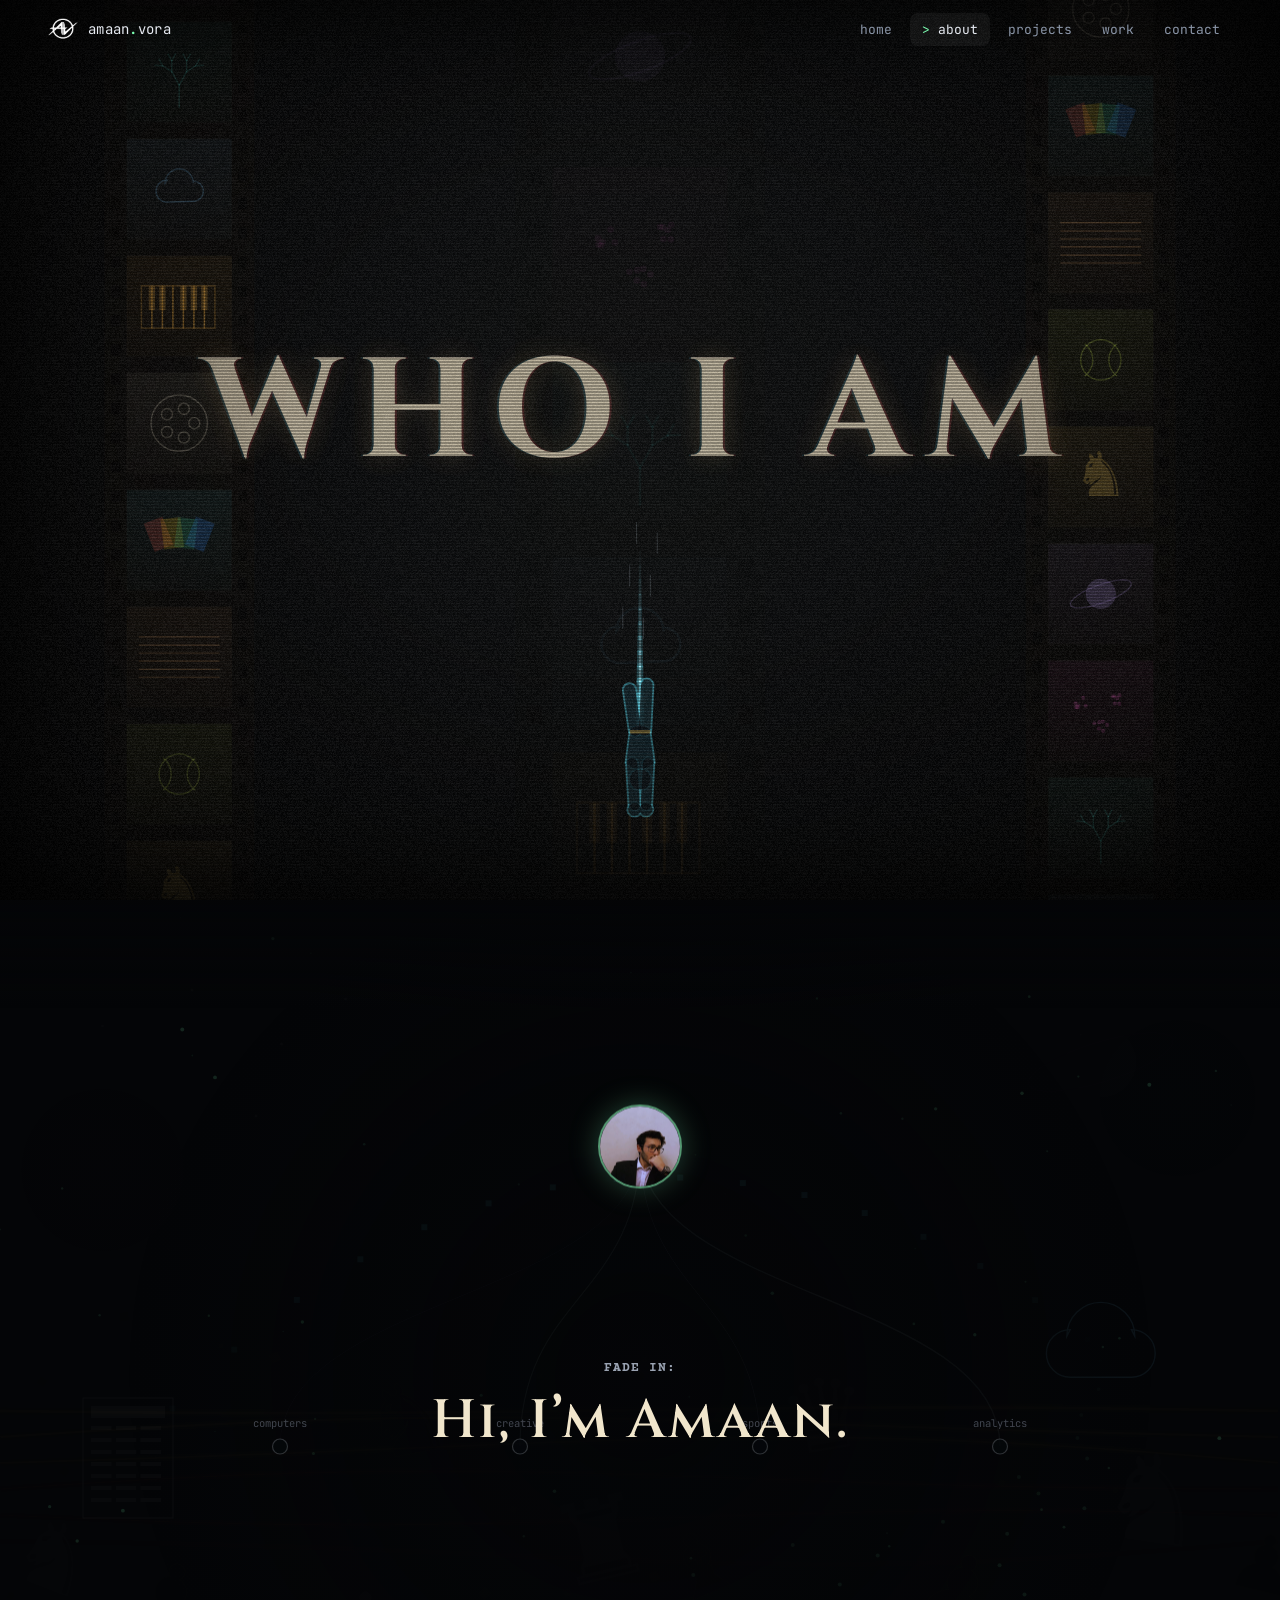
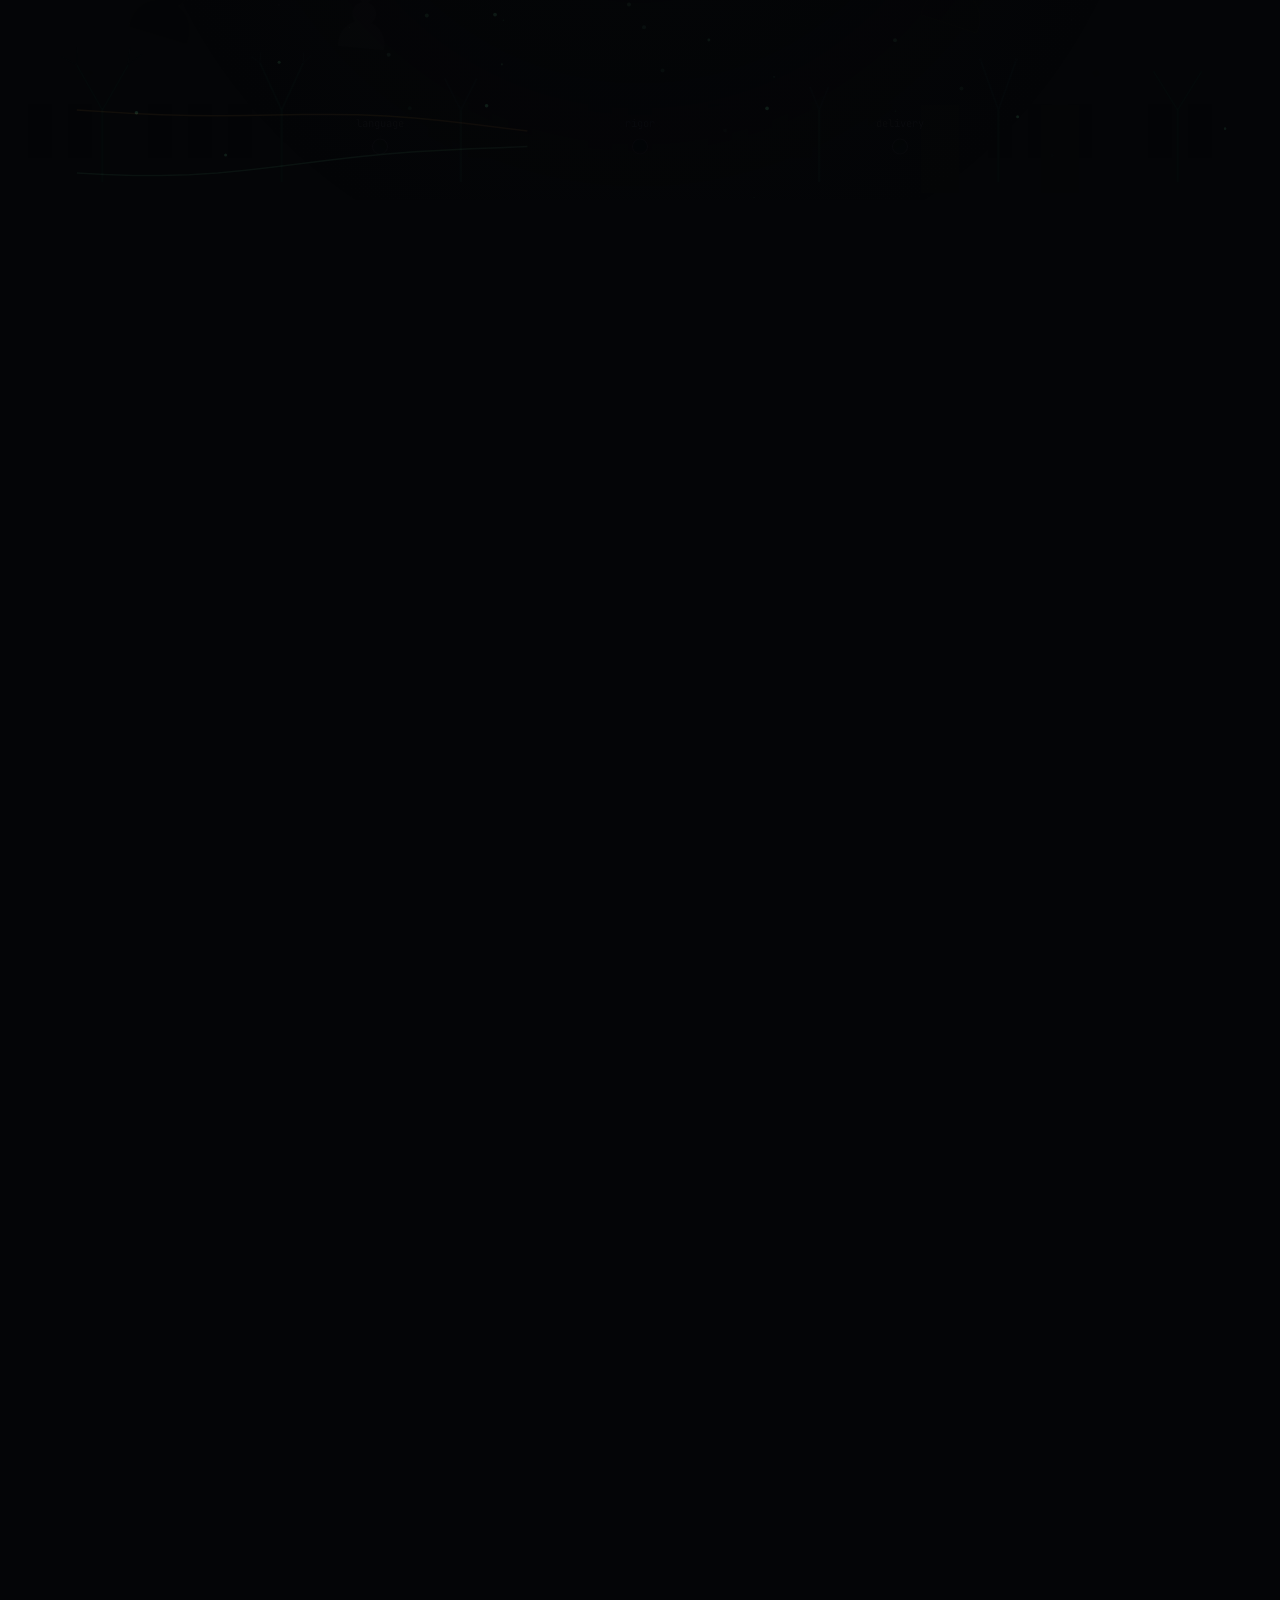
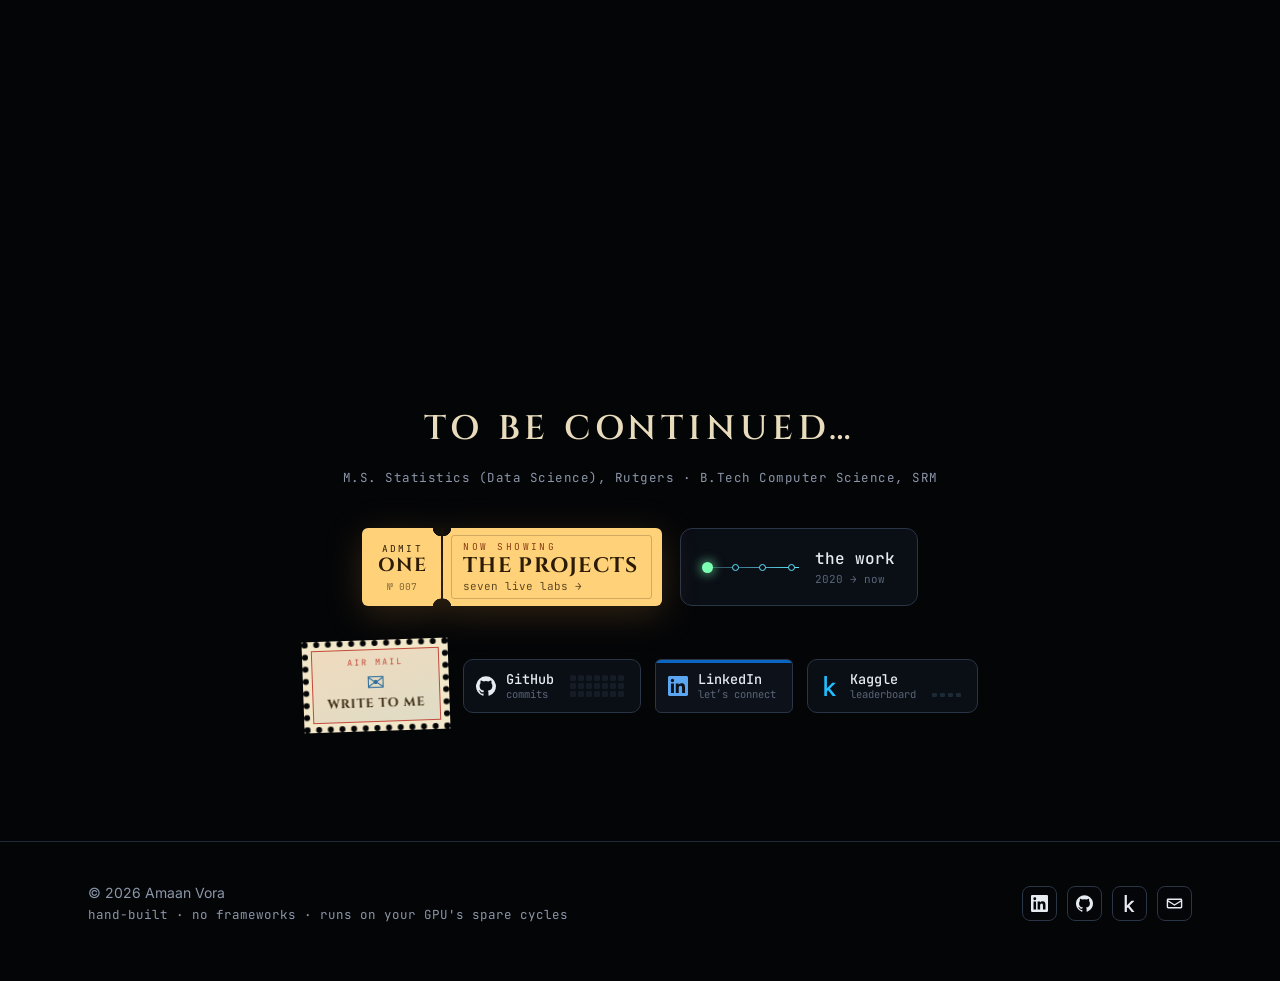
==== commit 20a65211: "About page: pinned neural-network walkthrough, superhero scroll cue, fourth-wall knock CRT straight " ====
--- a/about.html
+++ b/about.html
@@ -4,92 +4,76 @@
   <meta charset="utf-8">
   <meta name="viewport" content="width=device-width, initial-scale=1">
   <title>About — Amaan Vora</title>
-  <meta name="description" content="Amaan Vora — data scientist and engineer. How I work, and what I care about.">
+  <meta name="description" content="Who I am — Amaan Vora, data scientist.">
   <link rel="icon" href="assets/img/av-logo.png">
   <link rel="preconnect" href="https://fonts.googleapis.com"><link rel="preconnect" href="https://fonts.gstatic.com" crossorigin>
-  <link href="https://fonts.googleapis.com/css2?family=Inter:wght@400;500;600;700;800&family=JetBrains+Mono:wght@400;500;600&family=Cinzel:wght@500;600;700&display=swap" rel="stylesheet">
+  <link href="https://fonts.googleapis.com/css2?family=Inter:wght@400;500;600;700;800&family=JetBrains+Mono:wght@400;500;600&family=Cinzel:wght@600;700&family=Courier+Prime:ital,wght@0,400;0,700;1,400&display=swap" rel="stylesheet">
   <link rel="stylesheet" href="css/style.css">
 </head>
 <body data-page="about" class="about">
   <div class="crt" id="crt" aria-hidden="true"><div class="beam"></div></div>
+  <canvas class="glass" id="glass" aria-hidden="true"></canvas>
 
-  <!-- ===== opening: a reel seen through an old set ===== -->
+  <!-- opening: a reel, seen through an old set -->
   <header class="mv-hero" id="mvHero">
     <canvas id="reel" aria-hidden="true"></canvas>
     <div class="mv-grain" aria-hidden="true"></div>
     <div class="mv-scan" aria-hidden="true"></div>
     <div class="mv-shade" id="mvShade" aria-hidden="true"></div>
-    <div class="mv-titles">
-      <p class="mv-presents" id="mvPresents">Amaan Vora <i>presents</i></p>
-      <h1 class="mv-title" id="mvTitle"><span>Who</span> <span>I</span> <span>Am</span></h1>
-    </div>
-    <div class="mv-cue" id="mvCue" aria-hidden="true"><span>scroll</span><i></i></div>
+    <div class="mv-titles" id="mvTitles"><h1 class="mv-title" id="mvTitle">Who I Am</h1></div>
   </header>
 
-  <!-- 1 -->
-  <section class="scene" data-fx="data">
-    <canvas aria-hidden="true"></canvas>
-    <div class="wrap"><div class="copy reveal">
-      <p class="slate"><b>SC 01</b> hello</p>
-      <img class="portrait" src="assets/img/amaan.jpg" alt="Amaan Vora">
-      <h2>Hi, I’m Amaan.</h2>
-      <p class="lead">I’m a data scientist and engineer. I studied Computer Science at SRM and Statistics (Data Science) at Rutgers, and I’ve worked across machine-learning research, NLP and cloud engineering.</p>
-      <p>Computers have been around for as long as I can remember, and the curiosity never wore off. The question I bring to them has changed, though: less <em>how does this work</em>, more <em>what is this data actually saying, and how do I show it?</em></p>
-    </div></div>
-  </section>
+  <!-- the network: one pinned stage, the scroll walks through it -->
+  <section class="net" id="net" aria-label="About Amaan">
+    <div class="net-stage">
+      <canvas id="netBg" aria-hidden="true"></canvas>
+      <canvas id="netFg" aria-hidden="true"></canvas>
+      <img class="net-face" id="netFace" src="assets/img/amaan.jpg" alt="Amaan Vora">
 
-  <!-- 2 -->
-  <section class="scene right" data-fx="board">
-    <canvas aria-hidden="true"></canvas>
-    <div class="wrap"><div class="copy reveal">
-      <p class="slate"><b>SC 02</b> method</p>
-      <h2>Patient by design.</h2>
-      <p>Before I commit to a model, I want to know where it will break: what the data can and can’t support, which assumption is carrying the weight, and what the second-best explanation is.</p>
-      <p>It makes me a little slower on day one and a lot faster on day thirty. The work shows it: honest baselines, causal questions over convenient correlations, and results I can defend line by line.</p>
-    </div></div>
-  </section>
+      <div class="beat" data-k="0">
+        <p class="slug">FADE IN:</p>
+        <h2 class="hello">Hi, I’m Amaan.</h2>
+      </div>
 
-  <!-- 3 -->
-  <section class="scene" data-fx="hero">
-    <canvas aria-hidden="true"></canvas>
-    <div class="wrap"><div class="copy reveal">
-      <p class="slate"><b>SC 03</b> craft</p>
-      <h2>Built to be seen.</h2>
-      <p>Analysis nobody can follow doesn’t change anything. I put as much into the last mile (the chart, the interface, the explanation that survives a meeting) as into the model itself, because that’s where the work lands or doesn’t.</p>
-      <p>It’s why every project here comes with something you can actually play with.</p>
-    </div></div>
-  </section>
+      <div class="beat" data-k="1">
+        <p class="slug">INT. FAMILY COMPUTER — 2002</p>
+        <p class="line">He loses at Uno and wants to know how the cards were dealt.</p>
+        <p class="slug cut">CUT TO: 2013 — his first Java program deals them.</p>
+      </div>
+      <div class="beat" data-k="2">
+        <p class="slug">INT. MUSIC ROOM — 2011</p>
+        <p class="line">Six strings, eighty-eight keys, paint drying on the desk. Somewhere under it, a poem.</p>
+      </div>
+      <div class="beat" data-k="3">
+        <p class="slug">EXT. STATE TENNIS FINAL — 2010</p>
+        <p class="line">Runner-up. He replays every point on the drive home.</p>
+      </div>
+      <div class="beat" data-k="4">
+        <p class="slug">INT. STATE CHESS CHAMPIONSHIP — 2012</p>
+        <p class="line">Move thirty-one. He’s already looking at thirty-six.</p>
+        <p class="slug cut">LATER — black holes, until 2 a.m.</p>
+      </div>
 
-  <!-- 4 -->
-  <section class="scene right" data-fx="guitar">
-    <canvas aria-hidden="true"></canvas>
-    <div class="wrap"><div class="copy reveal">
-      <p class="slate"><b>SC 04</b> practice</p>
-      <h2>Reps, then polish.</h2>
-      <p>Most of what I’m good at came from repetition: small corrections, made thousands of times, until something holds. It’s the same loop as tuning a model, and I enjoy it more than I probably should.</p>
-    </div></div>
-  </section>
-
-  <!-- 5 -->
-  <section class="scene" data-fx="court">
-    <canvas aria-hidden="true"></canvas>
-    <div class="wrap"><div class="copy reveal">
-      <p class="slate"><b>SC 05</b> range</p>
-      <h2>Comfortable in motion.</h2>
-      <p>I’ve shipped as a team of one for a family export business, worked inside a global engineering team, and led the front end of a student newsroom’s cloud rebuild. I speak seven languages, adapt quickly, and like being handed the ambiguous part of a problem.</p>
-    </div></div>
+      <div class="beat now" data-k="5">
+        <p class="slug">INT. SIEMENS — 2021</p>
+        <p class="line">A hundred thousand customer comments. By the end of the week, they’re sorted by what people meant.</p>
+      </div>
+      <div class="beat now" data-k="6">
+        <p class="slug">INT. RUTGERS, STATISTICS — 2023</p>
+        <p class="line">A random forest has to be rebuilt in another language. It comes back fifteen percent sharper.</p>
+      </div>
+      <div class="beat now" data-k="7">
+        <p class="slug">INT. THE DAILY TARGUM — 2023</p>
+        <p class="line">The paper moves to the cloud. The bill halves. The readership doesn’t.</p>
+      </div>
+    </div>
   </section>
 
   <!-- credits -->
-  <section class="scene credits" data-fx="beam">
-    <canvas aria-hidden="true"></canvas>
-    <div class="wrap"><div class="roll reveal">
-      <p class="slate"><b>END</b> credits</p>
-      <dl>
-        <dt>Rutgers, The State University of New Jersey</dt><dd>M.S. Statistics (Data Science) · 2022 – 2024</dd>
-        <dt>SRM Institute of Science and Technology</dt><dd>B.Tech Computer Science and Engineering · 2018 – 2022</dd>
-      </dl>
-      <p class="roll-line">Got a messy problem? I’d like to hear about it.</p>
+  <section class="credits" id="credits">
+    <div class="wrap"><div class="roll">
+      <p class="tbc">To be continued…</p>
+      <p class="edu-line">M.S. Statistics (Data Science), Rutgers · B.Tech Computer Science, SRM</p>
       <div class="roll-cta">
         <a class="tkt" href="projects.html" aria-label="See the projects">
           <span class="tkt-stub"><small>admit</small><b>one</b><em>№ 007</em></span>
--- a/css/style.css
+++ b/css/style.css
@@ -320,7 +320,7 @@
 /* =========================================================
    ABOUT — opening titles, scenes, comic page, themed buttons
    ========================================================= */
-body.about { background: #040507; --cine: 'Cinzel', 'Trajan Pro', Georgia, serif; --comic: 'Bangers', Impact, var(--sans); }
+body.about { background: #040507; --cine: 'Cinzel', 'Trajan Pro', Georgia, serif; }
 
 /* ---- CRT turn-on ---- */
 .crt { position: fixed; inset: 0; z-index: 200; background: #000; display: flex; align-items: center; justify-content: center; pointer-events: none; }
@@ -343,50 +343,35 @@
 @keyframes roll { to { top: 100%; } }
 .mv-shade { position: absolute; inset: 0; z-index: 4; background: #040507; opacity: 0; pointer-events: none; }
 .mv-titles { position: relative; z-index: 2; padding: 0 16px; transform: translateY(-4vh); }
-.mv-titles.on > * { animation: tvflick 5s steps(1) infinite; }
-@keyframes tvflick { 0%, 92%, 100% { opacity: .78; } 93% { opacity: .62; } 94% { opacity: .8; } 96% { opacity: .7; } }
-.mv-presents { font-family: var(--cine); font-size: clamp(11px, 1.3vw, 15px); letter-spacing: .55em; text-transform: uppercase; color: #cdbb94; margin: 0 0 26px; opacity: 0; transition: opacity 1.4s ease, letter-spacing 2.6s ease; }
-.mv-presents i { font-style: normal; color: #8a7a5a; }
-.mv-presents.on { opacity: 1; letter-spacing: .7em; }
-.mv-title { font-family: var(--cine); font-weight: 700; font-size: clamp(52px, 11.5vw, 156px); line-height: 1; margin: 0; letter-spacing: .02em; text-transform: uppercase;
-  background: linear-gradient(180deg, #fff8e6 10%, #e9d3a3 55%, #b98f4f 100%); -webkit-background-clip: text; background-clip: text; color: transparent;
-  filter: drop-shadow(1.5px 0 0 rgba(255,60,90,.35)) drop-shadow(-1.5px 0 0 rgba(60,220,255,.3)) drop-shadow(0 0 22px rgba(255,190,110,.25)) blur(.35px); transition: letter-spacing 5s cubic-bezier(.15,.6,.2,1); white-space: nowrap; }
-.mv-title span { display: inline-block; opacity: 0; transform: translateY(14px); filter: blur(10px); transition: opacity 1.6s ease, transform 1.8s cubic-bezier(.2,.7,.2,1), filter 1.6s ease; }
-.mv-title.on { letter-spacing: .13em; }
-.mv-title.on span { opacity: 1; transform: none; filter: none; }
-.mv-title.on span:nth-child(2) { transition-delay: .35s; } .mv-title.on span:nth-child(3) { transition-delay: .7s; }
-.mv-cue { position: absolute; left: 50%; bottom: 28px; z-index: 5; transform: translateX(-50%); display: flex; flex-direction: column; align-items: center; gap: 10px; font-family: var(--cine); font-size: 11px; letter-spacing: .5em; color: #b7a989; opacity: 0; transition: opacity 1.2s; text-transform: uppercase; }
-.mv-cue.on { opacity: .85; }
-.mv-cue i { width: 1px; height: 42px; background: linear-gradient(#b7a989, transparent); position: relative; overflow: hidden; }
-.mv-cue i::after { content: ''; position: absolute; left: -1px; width: 3px; height: 10px; background: #ffe2a8; border-radius: 2px; animation: cue 2.2s ease-in-out infinite; }
-@keyframes cue { 0% { top: -10px; opacity: 0; } 30% { opacity: 1; } 100% { top: 42px; opacity: 0; } }
-
-/* ---- scenes ---- */
-.scene { position: relative; min-height: 72vh; display: flex; align-items: center; padding: 96px 0; overflow: hidden; --tint: var(--accent-2); }
-.scene > canvas { position: absolute; inset: 0; width: 100%; height: 100%; z-index: 0; pointer-events: none; }
-.scene .wrap { position: relative; z-index: 2; width: 100%; }
-.scene .copy { max-width: 560px; }
-.scene.right .copy { margin-left: auto; }
-.scene[data-fx=data] { --tint: #5ee6ff; } .scene[data-fx=board] { --tint: #ffcf5a; } .scene[data-fx=hero] { --tint: #ff6bd5; }
-.scene[data-fx=guitar] { --tint: #e3a467; } .scene[data-fx=court] { --tint: #d6f45a; } .scene[data-fx=beam] { --tint: #ffe2a8; }
-.slate { display: inline-flex; align-items: center; gap: 10px; font-family: var(--mono); font-size: 12px; letter-spacing: .14em; text-transform: uppercase; color: var(--muted); margin: 0 0 18px; }
-.slate b { font-weight: 500; color: var(--tint); padding: 3px 8px 3px 30px; border: 1px solid color-mix(in srgb, var(--tint) 40%, transparent); border-radius: 4px; position: relative; }
-.slate b::before { content: ''; position: absolute; left: 6px; top: 50%; width: 16px; height: 9px; transform: translateY(-50%) skewX(-12deg); border-radius: 1px; background: repeating-linear-gradient(90deg, var(--tint) 0 3px, transparent 3px 6px); opacity: .8; }
-.scene h2 { font-size: clamp(34px, 5vw, 60px); font-weight: 750; margin: 0 0 22px; letter-spacing: -.01em; }
-.scene p { color: #c6cdd9; font-size: clamp(15.5px, 1.4vw, 17.5px); margin: 0 0 16px; line-height: 1.75; }
-.scene p.lead { color: var(--text); font-size: clamp(17px, 1.7vw, 20px); line-height: 1.6; }
-.portrait { width: 132px; height: 132px; border-radius: 50%; object-fit: cover; border: 2px solid color-mix(in srgb, var(--tint) 45%, transparent); margin: 0 0 22px; filter: grayscale(.2) contrast(1.05); display: block; }
-
-/* ---- end credits ---- */
-.credits { min-height: 84vh; }
-.roll-line { font-family: var(--cine); font-size: clamp(16px, 1.8vw, 20px) !important; letter-spacing: .06em; color: #e9dcbc !important; margin: 0 0 28px !important; }
+.mv-title { font-family: var(--cine); font-weight: 700; font-size: clamp(48px, 11vw, 150px); line-height: 1; margin: 0; letter-spacing: .12em; text-transform: uppercase; white-space: nowrap;
+  color: #efe2c4; text-shadow: 2px 0 0 rgba(255,70,90,.22), -2px 0 0 rgba(70,210,255,.2), 0 0 26px rgba(255,200,130,.28);
+  opacity: 0; transition: opacity 2.2s ease; }
+.mv-title.on { opacity: .8; animation: tvflick 5s steps(1) 2.2s infinite; }
+@keyframes tvflick { 0%, 92%, 100% { opacity: .8; } 93% { opacity: .64; } 94% { opacity: .82; } 96% { opacity: .72; } }
+
+/* ---- the network stage ---- */
+.net { position: relative; height: calc(100vh + 8 * 46vh); }
+.net-stage { position: sticky; top: 0; height: 100vh; overflow: hidden; }
+.net-stage canvas { position: absolute; inset: 0; width: 100%; height: 100%; }
+.net-face { position: absolute; left: 0; top: 0; width: 76px; height: 76px; border-radius: 50%; object-fit: cover; border: 2px solid rgba(124,255,178,.55); box-shadow: 0 0 30px rgba(124,255,178,.25); filter: grayscale(.15); will-change: transform, opacity; z-index: 2; }
+.beat { position: absolute; left: 50%; top: 0; width: min(640px, calc(100% - 32px)); transform: translate(-50%, 12px); text-align: center; opacity: 0; transition: opacity .55s ease, transform .55s ease; pointer-events: none; z-index: 3; }
+.beat.on { opacity: 1; transform: translate(-50%, 0); }
+.slug { font-family: 'Courier Prime', 'Courier New', monospace; font-weight: 700; font-size: 13px; letter-spacing: .08em; text-transform: uppercase; color: #9aa3b2; margin: 0 0 12px; }
+.slug.cut { margin: 14px 0 0; color: #6f7a8c; }
+.hello { font-family: var(--cine); font-weight: 600; font-size: clamp(30px, 4.6vw, 54px); letter-spacing: .04em; color: #f1e6cc; margin: 0; }
+.line { font-family: 'Courier Prime', 'Courier New', monospace; font-size: clamp(16px, 1.7vw, 19.5px); line-height: 1.6; color: #e6e2d8; margin: 0; }
+.beat .line { text-shadow: 0 2px 18px rgba(4,5,7,.9), 0 0 2px rgba(4,5,7,.9); }
+
+/* ---- credits ---- */
+.credits { padding: 90px 0 110px; }
 .credits .roll { max-width: 760px; margin: 0 auto; text-align: center; }
-.credits .slate { justify-content: center; }
-.credits dl { margin: 10px 0 40px; display: grid; gap: 6px; }
-.credits dt { font-family: var(--cine); font-size: clamp(15px, 1.8vw, 20px); letter-spacing: .14em; text-transform: uppercase; color: #f1e6cc; margin-top: 18px; }
-.credits dd { margin: 0; font-family: var(--mono); font-size: 13px; color: var(--muted); letter-spacing: .04em; }
+.tbc { font-family: var(--cine); font-weight: 600; font-size: clamp(22px, 3vw, 34px); letter-spacing: .14em; text-transform: uppercase; color: #e9dcbc; margin: 0 0 12px; }
+.edu-line { font-family: var(--mono); font-size: 12.5px; color: var(--muted); letter-spacing: .04em; margin: 0 0 40px; }
 .roll-cta { display: flex; gap: 18px; justify-content: center; align-items: center; flex-wrap: wrap; }
 .contact-row { display: flex; gap: 14px; justify-content: center; align-items: center; flex-wrap: wrap; margin-top: 34px; }
+
+/* the fourth wall */
+.glass { position: fixed; inset: 0; width: 100%; height: 100%; z-index: 150; pointer-events: none; }
 
 /* ticket — the projects are "now showing" */
 .tkt { --paper: #ffd27a; display: inline-flex; height: 78px; color: #2b1b06; filter: drop-shadow(0 8px 18px rgba(255,180,70,.18)); transition: transform .3s cubic-bezier(.2,.7,.2,1), filter .3s; }
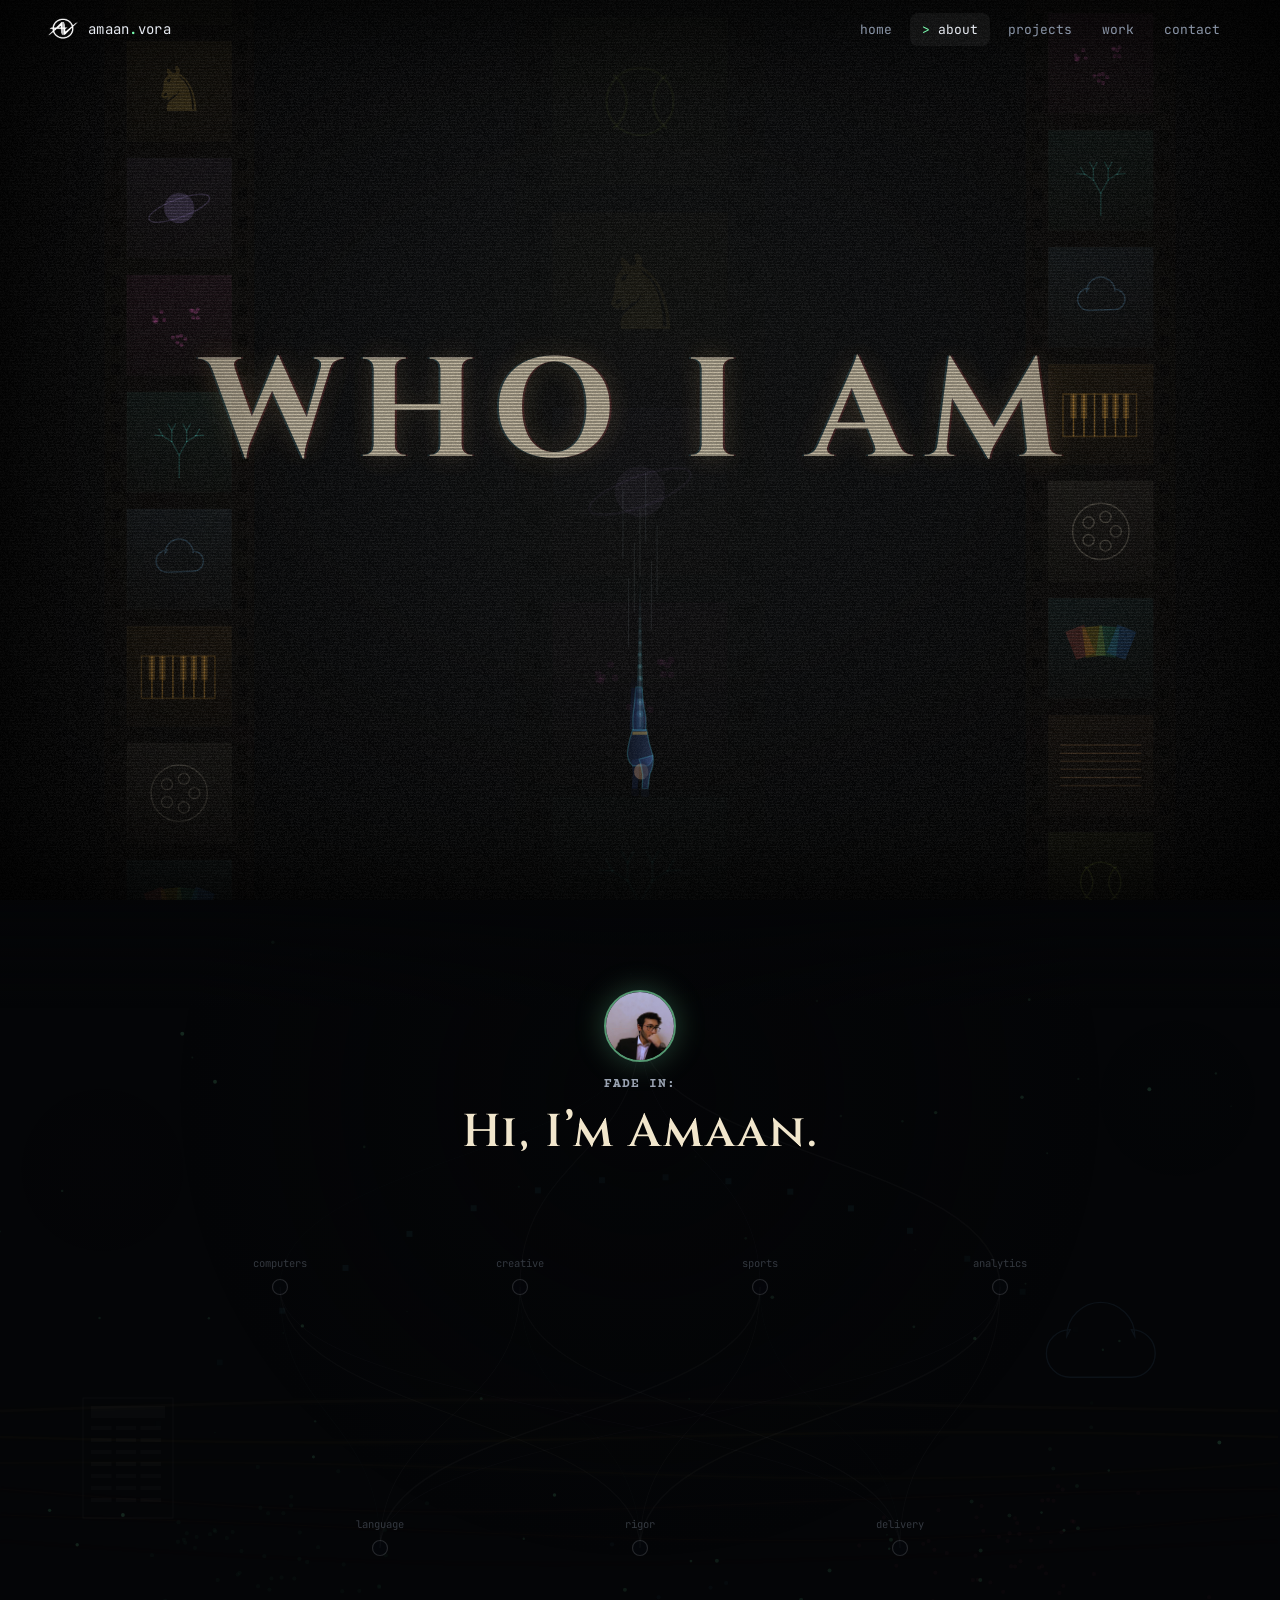
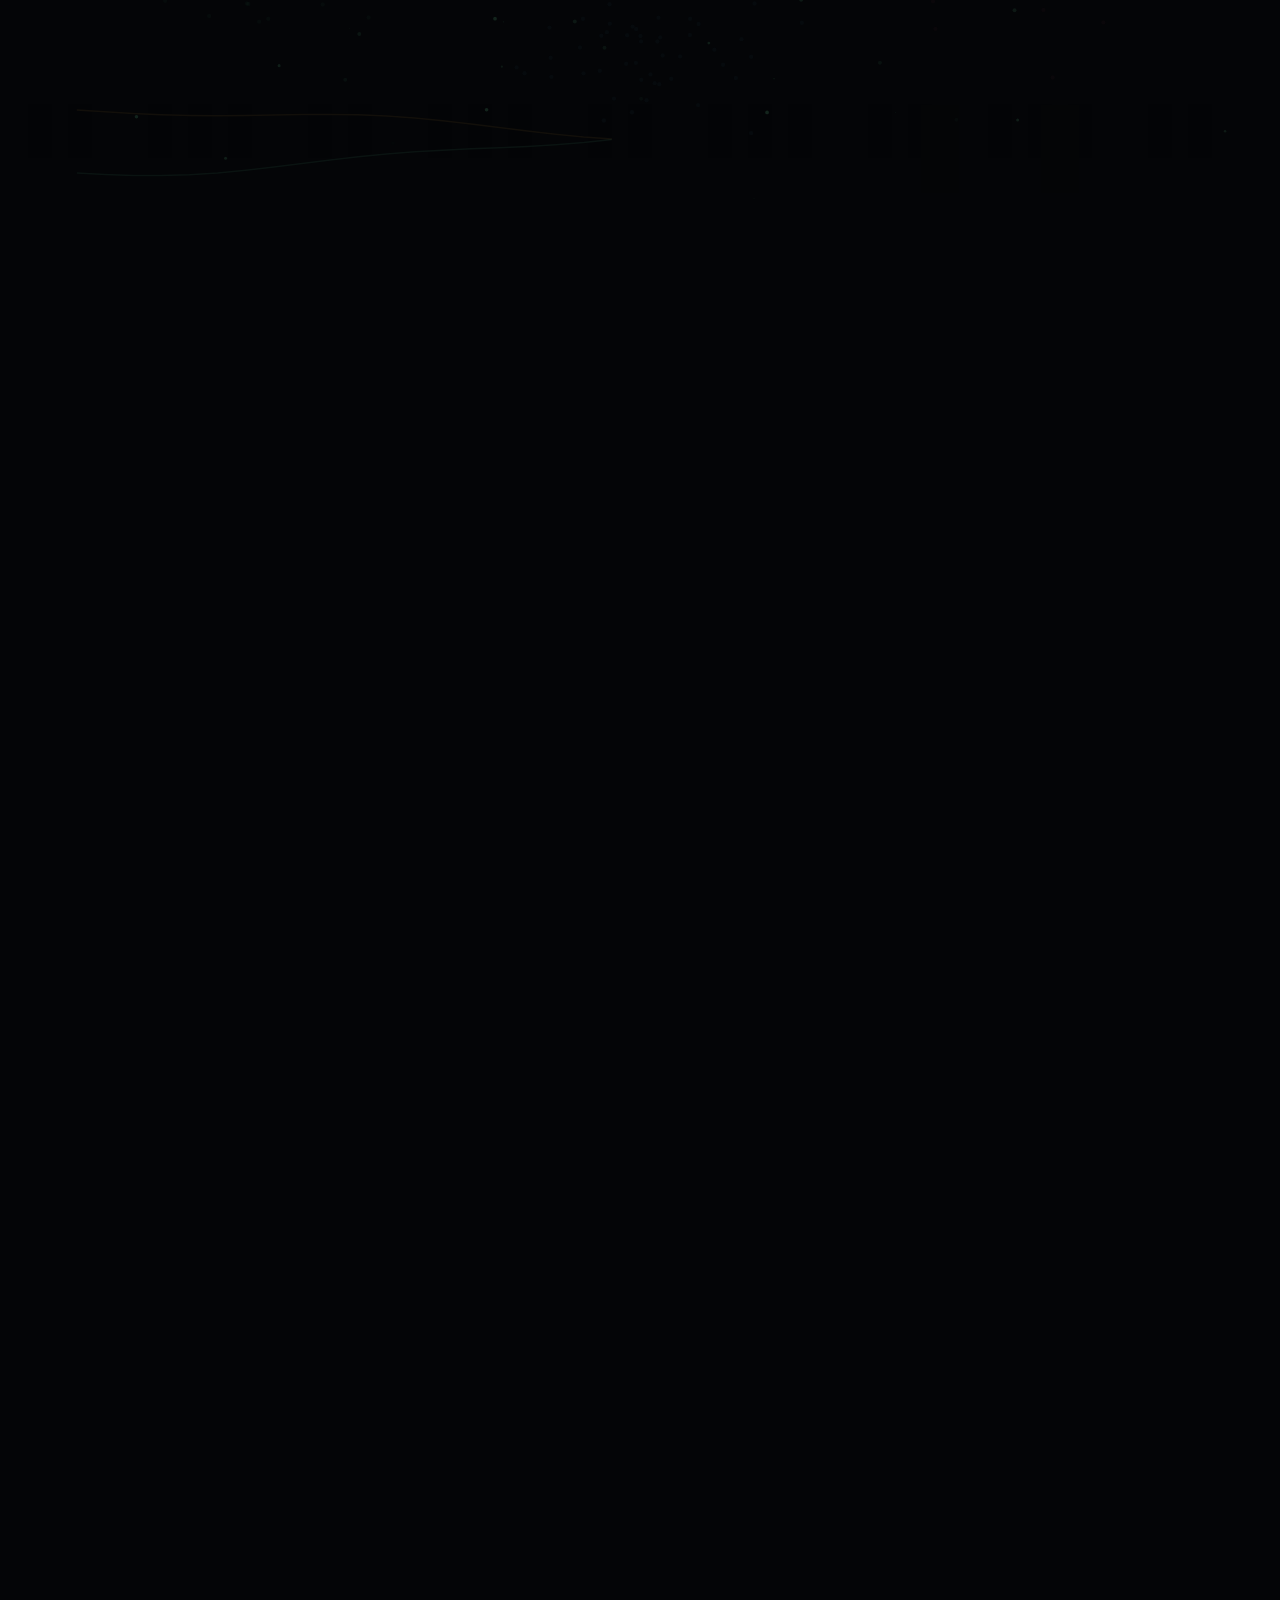
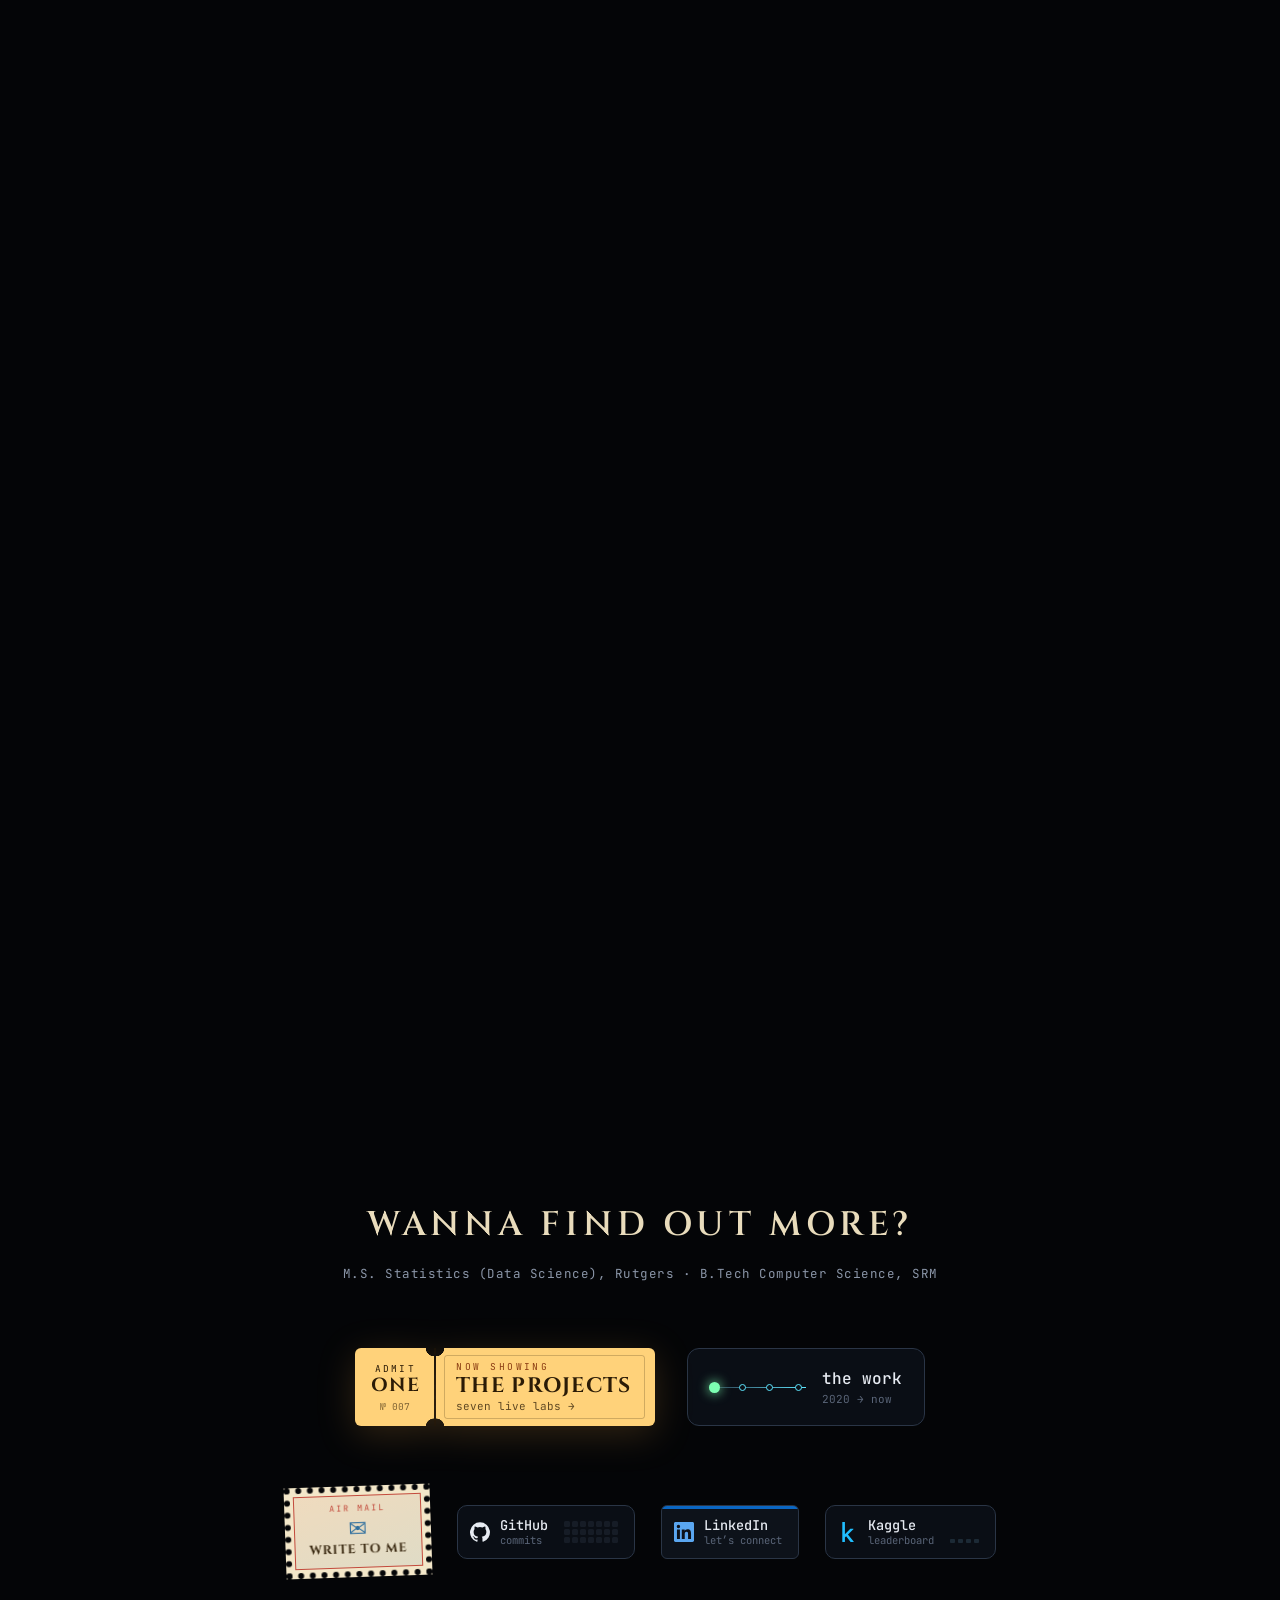
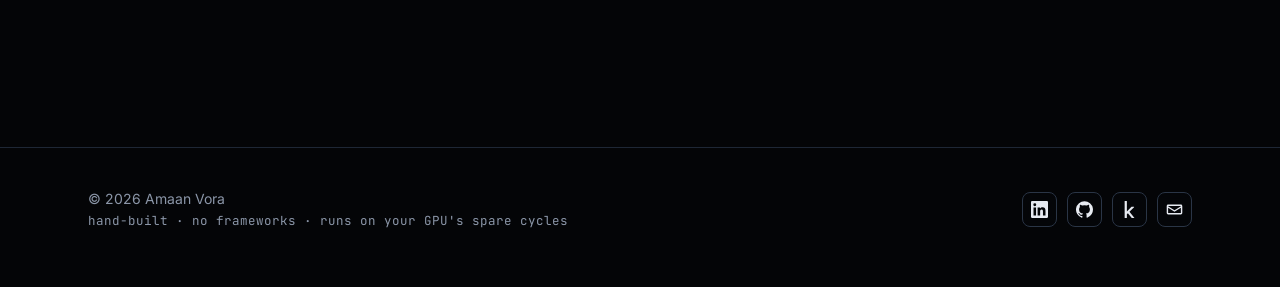
==== commit 8b9725ce: "Work page: first-person walk down a city block; about page refinements Work: scroll walks the street" ====
--- a/about.html
+++ b/about.html
@@ -7,12 +7,13 @@
   <meta name="description" content="Who I am — Amaan Vora, data scientist.">
   <link rel="icon" href="assets/img/av-logo.png">
   <link rel="preconnect" href="https://fonts.googleapis.com"><link rel="preconnect" href="https://fonts.gstatic.com" crossorigin>
-  <link href="https://fonts.googleapis.com/css2?family=Inter:wght@400;500;600;700;800&family=JetBrains+Mono:wght@400;500;600&family=Cinzel:wght@600;700&family=Courier+Prime:ital,wght@0,400;0,700;1,400&display=swap" rel="stylesheet">
+  <link href="https://fonts.googleapis.com/css2?family=Inter:wght@400;500;600;700;800&family=JetBrains+Mono:wght@400;500;600&family=Cinzel:wght@600;700&family=Courier+Prime:ital,wght@0,400;0,700;1,400&family=Bangers&display=swap" rel="stylesheet">
   <link rel="stylesheet" href="css/style.css">
 </head>
 <body data-page="about" class="about">
   <div class="crt" id="crt" aria-hidden="true"><div class="beam"></div></div>
   <canvas class="glass" id="glass" aria-hidden="true"></canvas>
+  <canvas class="companion" id="companion" aria-hidden="true"></canvas>
 
   <!-- opening: a reel, seen through an old set -->
   <header class="mv-hero" id="mvHero">
@@ -36,34 +37,34 @@
       </div>
 
       <div class="beat" data-k="1">
-        <p class="slug">INT. FAMILY COMPUTER — 2002</p>
+        <p class="slug">FAMILY COMPUTER — 2002</p>
         <p class="line">He loses at Uno and wants to know how the cards were dealt.</p>
-        <p class="slug cut">CUT TO: 2013 — his first Java program deals them.</p>
+        <p class="slug cut">2013 — his first Java program deals them.</p>
       </div>
       <div class="beat" data-k="2">
-        <p class="slug">INT. MUSIC ROOM — 2011</p>
+        <p class="slug">MUSIC ROOM — 2011</p>
         <p class="line">Six strings, eighty-eight keys, paint drying on the desk. Somewhere under it, a poem.</p>
       </div>
       <div class="beat" data-k="3">
-        <p class="slug">EXT. STATE TENNIS FINAL — 2010</p>
+        <p class="slug">STATE TENNIS FINAL — 2010</p>
         <p class="line">Runner-up. He replays every point on the drive home.</p>
       </div>
       <div class="beat" data-k="4">
-        <p class="slug">INT. STATE CHESS CHAMPIONSHIP — 2012</p>
+        <p class="slug">STATE CHESS CHAMPIONSHIP — 2012</p>
         <p class="line">Move thirty-one. He’s already looking at thirty-six.</p>
         <p class="slug cut">LATER — black holes, until 2 a.m.</p>
       </div>
 
       <div class="beat now" data-k="5">
-        <p class="slug">INT. SIEMENS — 2021</p>
+        <p class="slug">SIEMENS — 2021</p>
         <p class="line">A hundred thousand customer comments. By the end of the week, they’re sorted by what people meant.</p>
       </div>
       <div class="beat now" data-k="6">
-        <p class="slug">INT. RUTGERS, STATISTICS — 2023</p>
+        <p class="slug">RUTGERS, STATISTICS — 2023</p>
         <p class="line">A random forest has to be rebuilt in another language. It comes back fifteen percent sharper.</p>
       </div>
       <div class="beat now" data-k="7">
-        <p class="slug">INT. THE DAILY TARGUM — 2023</p>
+        <p class="slug">THE DAILY TARGUM — 2023</p>
         <p class="line">The paper moves to the cloud. The bill halves. The readership doesn’t.</p>
       </div>
     </div>
@@ -72,14 +73,14 @@
   <!-- credits -->
   <section class="credits" id="credits">
     <div class="wrap"><div class="roll">
-      <p class="tbc">To be continued…</p>
+      <p class="tbc">Wanna find out more?</p>
       <p class="edu-line">M.S. Statistics (Data Science), Rutgers · B.Tech Computer Science, SRM</p>
       <div class="roll-cta">
         <a class="tkt" href="projects.html" aria-label="See the projects">
           <span class="tkt-stub"><small>admit</small><b>one</b><em>№ 007</em></span>
           <span class="tkt-main"><small>now showing</small><b>the projects</b><i>seven live labs <span class="arr">→</span></i></span>
         </a>
-        <a class="tl-btn" href="index.html#work" aria-label="See the work timeline">
+        <a class="tl-btn" href="work.html" aria-label="Walk past the places I have worked">
           <span class="tl-track" aria-hidden="true"><i></i><i></i><i></i><i></i><u></u></span>
           <span class="tl-txt"><b>the work</b><small>2020 → now</small></span>
         </a>
--- a/css/style.css
+++ b/css/style.css
@@ -350,7 +350,7 @@
 @keyframes tvflick { 0%, 92%, 100% { opacity: .8; } 93% { opacity: .64; } 94% { opacity: .82; } 96% { opacity: .72; } }
 
 /* ---- the network stage ---- */
-.net { position: relative; height: calc(100vh + 8 * 46vh); }
+.net { position: relative; height: calc(100vh + 8 * 34vh); }
 .net-stage { position: sticky; top: 0; height: 100vh; overflow: hidden; }
 .net-stage canvas { position: absolute; inset: 0; width: 100%; height: 100%; }
 .net-face { position: absolute; left: 0; top: 0; width: 76px; height: 76px; border-radius: 50%; object-fit: cover; border: 2px solid rgba(124,255,178,.55); box-shadow: 0 0 30px rgba(124,255,178,.25); filter: grayscale(.15); will-change: transform, opacity; z-index: 2; }
@@ -358,20 +358,21 @@
 .beat.on { opacity: 1; transform: translate(-50%, 0); }
 .slug { font-family: 'Courier Prime', 'Courier New', monospace; font-weight: 700; font-size: 13px; letter-spacing: .08em; text-transform: uppercase; color: #9aa3b2; margin: 0 0 12px; }
 .slug.cut { margin: 14px 0 0; color: #6f7a8c; }
-.hello { font-family: var(--cine); font-weight: 600; font-size: clamp(30px, 4.6vw, 54px); letter-spacing: .04em; color: #f1e6cc; margin: 0; }
-.line { font-family: 'Courier Prime', 'Courier New', monospace; font-size: clamp(16px, 1.7vw, 19.5px); line-height: 1.6; color: #e6e2d8; margin: 0; }
+.hello { font-family: var(--cine); font-weight: 600; font-size: clamp(28px, 4vw, 46px); letter-spacing: .04em; color: #f1e6cc; margin: 0; }
+.line { font-family: 'Courier Prime', 'Courier New', monospace; font-size: clamp(15px, 1.5vw, 18px); line-height: 1.6; color: #e6e2d8; margin: 0; }
 .beat .line { text-shadow: 0 2px 18px rgba(4,5,7,.9), 0 0 2px rgba(4,5,7,.9); }
 
 /* ---- credits ---- */
-.credits { padding: 90px 0 110px; }
+.credits { padding: 150px 0 170px; }
 .credits .roll { max-width: 760px; margin: 0 auto; text-align: center; }
 .tbc { font-family: var(--cine); font-weight: 600; font-size: clamp(22px, 3vw, 34px); letter-spacing: .14em; text-transform: uppercase; color: #e9dcbc; margin: 0 0 12px; }
-.edu-line { font-family: var(--mono); font-size: 12.5px; color: var(--muted); letter-spacing: .04em; margin: 0 0 40px; }
-.roll-cta { display: flex; gap: 18px; justify-content: center; align-items: center; flex-wrap: wrap; }
-.contact-row { display: flex; gap: 14px; justify-content: center; align-items: center; flex-wrap: wrap; margin-top: 34px; }
+.edu-line { font-family: var(--mono); font-size: 12.5px; color: var(--muted); letter-spacing: .04em; margin: 0 0 64px; }
+.roll-cta { display: flex; gap: 32px; justify-content: center; align-items: center; flex-wrap: wrap; }
+.contact-row { display: flex; gap: 22px 26px; justify-content: center; align-items: center; flex-wrap: wrap; margin-top: 60px; }
 
 /* the fourth wall */
 .glass { position: fixed; inset: 0; width: 100%; height: 100%; z-index: 150; pointer-events: none; }
+.companion { position: fixed; inset: 0; width: 100%; height: 100%; z-index: 40; pointer-events: none; }
 
 /* ticket — the projects are "now showing" */
 .tkt { --paper: #ffd27a; display: inline-flex; height: 78px; color: #2b1b06; filter: drop-shadow(0 8px 18px rgba(255,180,70,.18)); transition: transform .3s cubic-bezier(.2,.7,.2,1), filter .3s; }
@@ -445,6 +446,75 @@
 .soc.kg:hover .kg-bars i:nth-child(3) { height: 22px; transition-delay: .12s; background: #ffcf5a; } .soc.kg:hover .kg-bars i:nth-child(4) { height: 12px; transition-delay: .18s; }
 @media (max-width: 560px) { .tkt-main b { font-size: 18px; } .tl-btn, .tkt { height: 70px; } .postmark { right: -18px; } }
 
+/* =========================================================
+   WORK — a first-person walk down a city street
+   ========================================================= */
+body.work { overflow: hidden; height: 100svh; background: #000; overscroll-behavior: none; touch-action: none; }
+.street-wrap { position: fixed; inset: 0; overflow: hidden; }
+#street { position: absolute; inset: 0; width: 100%; height: 100%; transform-origin: 0 0; will-change: transform; filter: blur(.9px) saturate(.72) brightness(.7) contrast(1.02); }
+.street-fade { position: fixed; inset: 0; background: #000; opacity: 0; pointer-events: none; z-index: 5; transition: opacity .35s; }
+.walk-title { position: fixed; left: 50%; top: 22%; transform: translateX(-50%); z-index: 6; text-align: center; pointer-events: none; transition: opacity .8s, transform .8s; padding: 28px 60px; }
+.walk-title::before { content: ''; position: absolute; inset: -40px -80px; z-index: -1; background: radial-gradient(ellipse at center, rgba(3,4,7,.72) 0%, rgba(3,4,7,.45) 45%, rgba(3,4,7,0) 72%); }
+.walk-title h1 { font-family: 'Cinzel', Georgia, serif; font-weight: 700; font-size: clamp(44px, 8vw, 96px); letter-spacing: .14em; text-transform: uppercase; color: #fff8ea; margin: 0; text-shadow: 0 2px 30px rgba(0,0,0,.45); }
+.walk-title p { display: inline-flex; align-items: center; gap: 10px; font-family: var(--mono); font-size: 12px; letter-spacing: .2em; text-transform: uppercase; color: rgba(255,250,240,.85); margin: 14px 0 0; text-shadow: 0 1px 8px rgba(0,0,0,.5); }
+.walk-title .mouse { width: 16px; height: 25px; border: 1.5px solid currentColor; border-radius: 9px; position: relative; }
+.walk-title .mouse i { position: absolute; left: 50%; top: 5px; width: 2px; height: 5px; margin-left: -1px; border-radius: 1px; background: currentColor; animation: wheel 1.6s infinite; }
+@keyframes wheel { 0% { transform: translateY(0); opacity: 1; } 100% { transform: translateY(8px); opacity: 0; } }
+.walk-title.gone { opacity: 0; transform: translate(-50%, -14px); }
+
+/* the buzzer: an intercom plate by the door */
+.buzz { position: fixed; z-index: 7; left: 0; top: 0; display: inline-flex; align-items: center; gap: 12px; padding: 10px 16px 10px 10px; cursor: pointer;
+  background: linear-gradient(160deg, #3a3d44, #1d1f24); border: 1px solid #5a5e66; border-radius: 8px; color: #f3efe6; box-shadow: 0 10px 30px rgba(0,0,0,.45), inset 0 1px 0 rgba(255,255,255,.12);
+  transform: translate(-50%, 0); opacity: 0; transition: opacity .25s; }
+.buzz.show { opacity: 1; }
+.buzz-btn { width: 26px; height: 26px; border-radius: 50%; background: radial-gradient(circle at 35% 30%, #ffe7a8, #c9932f 55%, #6b4a12); box-shadow: 0 0 0 3px #2a2c31, 0 0 0 4px #5a5e66; transition: transform .12s, box-shadow .2s; }
+.buzz-txt { display: flex; flex-direction: column; text-align: left; line-height: 1.15; }
+.buzz-txt small { font-family: var(--mono); font-size: 9.5px; letter-spacing: .24em; text-transform: uppercase; color: #b8b2a4; }
+.buzz-txt b { font-family: var(--mono); font-weight: 500; font-size: 13.5px; }
+.buzz:hover .buzz-btn { box-shadow: 0 0 0 3px #2a2c31, 0 0 0 4px #ffcf5a, 0 0 18px rgba(255,207,90,.6); }
+.buzz:active .buzz-btn { transform: scale(.9); }
+
+/* where everything is on the street */
+.work .street-wrap::after { content: ''; position: absolute; inset: auto 0 0 0; height: 140px; background: linear-gradient(transparent, rgba(3,4,7,.7)); pointer-events: none; }
+.work .street-wrap::before { content: ''; position: absolute; inset: 0 0 auto 0; height: 110px; background: linear-gradient(rgba(3,4,7,.65), transparent); z-index: 1; pointer-events: none; }
+.walk-map { position: fixed; left: 50%; bottom: 22px; padding: 0 0 0; transform: translateX(-50%); z-index: 6; width: min(520px, calc(100% - 140px)); height: 30px; }
+.walk-map::before { content: ''; position: absolute; left: 0; right: 0; top: 14px; height: 2px; background: rgba(255,255,255,.18); border-radius: 2px; }
+.walk-map .pin { position: absolute; top: 0; transform: translateX(-50%); background: none; border: 0; padding: 0; cursor: pointer; display: flex; flex-direction: column; align-items: center; gap: 4px; }
+.walk-map .pin i { width: 10px; height: 10px; margin-top: 10px; border-radius: 2px; background: #0b0e14; border: 1.5px solid rgba(255,255,255,.6); transform: rotate(45deg); }
+.walk-map .pin span { font-family: var(--mono); font-size: 10px; color: rgba(255,255,255,.75); white-space: nowrap; text-shadow: 0 1px 4px rgba(0,0,0,.8); position: absolute; top: -10px; }
+.walk-map .pin.seen i { background: var(--amber); border-color: var(--amber); }
+.walk-map .me { position: absolute; top: 9px; width: 12px; height: 12px; margin-left: -6px; border-radius: 50%; background: var(--accent); box-shadow: 0 0 12px var(--accent); transition: left .2s; }
+.walk-list { position: fixed; right: var(--gutter); bottom: 18px; z-index: 6; font-family: var(--mono); font-size: 11.5px; letter-spacing: .08em; color: rgba(255,255,255,.8); background: rgba(10,12,16,.55); border: 1px solid rgba(255,255,255,.2); border-radius: 999px; padding: 7px 13px; cursor: pointer; backdrop-filter: blur(6px); }
+.walk-list:hover { color: #fff; border-color: rgba(255,255,255,.5); }
+.walk-end { position: fixed; left: 50%; top: 30%; transform: translateX(-50%); z-index: 6; text-align: center; padding: 30px 50px; }
+.walk-end::before { content: ''; position: absolute; inset: -40px -70px; z-index: -1; background: radial-gradient(ellipse at center, rgba(3,4,7,.75) 0%, rgba(3,4,7,.4) 50%, rgba(3,4,7,0) 72%); }
+.walk-end p { font-family: 'Cinzel', Georgia, serif; font-size: clamp(20px, 2.6vw, 30px); letter-spacing: .1em; color: #f1e6cc; margin: 0 0 22px; text-shadow: 0 2px 20px rgba(0,0,0,.6); }
+.walk-end div { display: flex; gap: 12px; justify-content: center; flex-wrap: wrap; }
+
+/* inside: the modal */
+.wmodal[hidden], .buzz[hidden], .walk-end[hidden] { display: none !important; }
+.wmodal { position: fixed; inset: 0; z-index: 60; display: flex; align-items: center; justify-content: center; padding: 70px 16px 20px; background: rgba(3,4,6,.78); backdrop-filter: blur(6px); opacity: 0; transition: opacity .35s; }
+.wmodal.show { opacity: 1; }
+.wm-card { width: min(680px, 100%); max-height: calc(100svh - 100px); overflow: auto; background: linear-gradient(180deg, #10141c, #0b0e14); border: 1px solid var(--line-2); border-radius: 16px; padding: 28px clamp(20px, 4vw, 36px) 26px; box-shadow: 0 40px 120px rgba(0,0,0,.6); transform: translateY(14px); transition: transform .4s cubic-bezier(.2,.7,.2,1); }
+.wmodal.show .wm-card { transform: none; }
+.wm-head { display: flex; gap: 18px; align-items: center; margin-bottom: 18px; }
+.wm-logo { width: 64px; height: 64px; border-radius: 12px; background: #f4efe6; display: grid; place-items: center; flex: none; }
+.wm-logo img { max-width: 48px; max-height: 48px; }
+.wm-logo.dark { background: #16181c; border: 1px solid var(--line-2); }
+.wm-head h2 { font-size: clamp(22px, 3vw, 30px); margin: 0; }
+.wm-head p { font-family: var(--mono); font-size: 12.5px; color: var(--muted); margin: 4px 0 0; }
+.wm-body p { color: #cfd6e2; font-size: 15.5px; line-height: 1.7; margin: 0 0 12px; }
+.wm-body ul { margin: 6px 0 0; padding-left: 18px; color: #cfd6e2; font-size: 15px; line-height: 1.65; }
+.wm-body li { margin-bottom: 8px; }
+.wm-list .wm-item { padding: 16px 0; border-bottom: 1px dashed rgba(255,255,255,.08); }
+.wm-list .wm-item:last-of-type { border: 0; }
+.wm-list h3 { margin: 0; font-size: 18px; } .wm-list .wm-item p { margin: 6px 0 0; }
+/* the exit: a lit EXIT sign */
+.wm-exit { margin-top: 22px; display: inline-flex; align-items: center; gap: 10px; cursor: pointer; font-family: var(--mono); font-weight: 600; font-size: 14px; letter-spacing: .22em; color: #9dffb8; background: #06140b; border: 2px solid #1f7a3d; border-radius: 6px; padding: 9px 16px 9px 12px; text-shadow: 0 0 8px rgba(80,255,140,.8); box-shadow: 0 0 18px rgba(40,200,100,.18), inset 0 0 12px rgba(40,200,100,.15); transition: box-shadow .2s, color .2s; }
+.wm-exit svg { width: 18px; height: 18px; fill: currentColor; filter: drop-shadow(0 0 4px rgba(80,255,140,.8)); }
+.wm-exit:hover { color: #c8ffd6; box-shadow: 0 0 28px rgba(40,200,100,.35), inset 0 0 14px rgba(40,200,100,.25); }
+@media (max-width: 560px) { .walk-map { width: calc(100% - 40px); bottom: 64px; } .walk-list { right: 50%; transform: translateX(50%); bottom: 16px; } }
+
 @media (prefers-reduced-motion: reduce) {
   * { animation-duration: .01ms !important; animation-iteration-count: 1 !important; transition-duration: .01ms !important; scroll-behavior: auto !important; }
 }
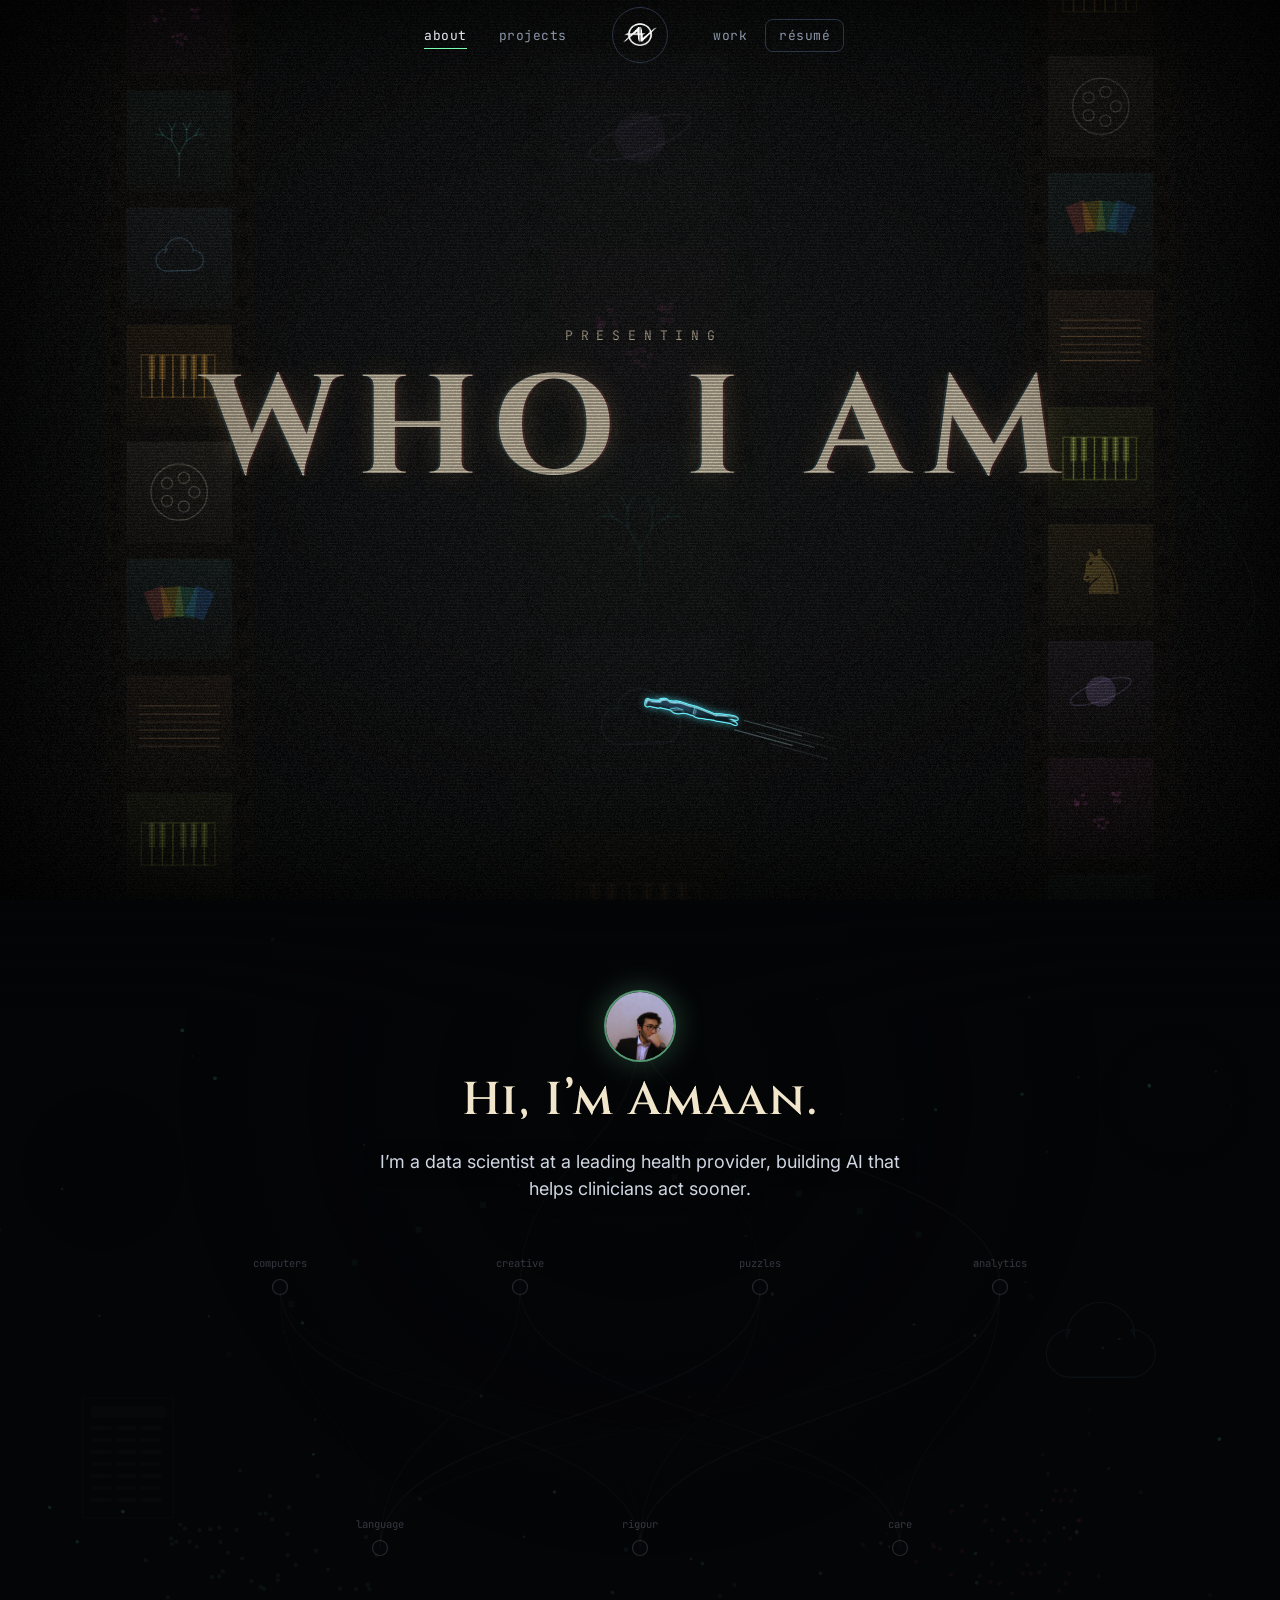
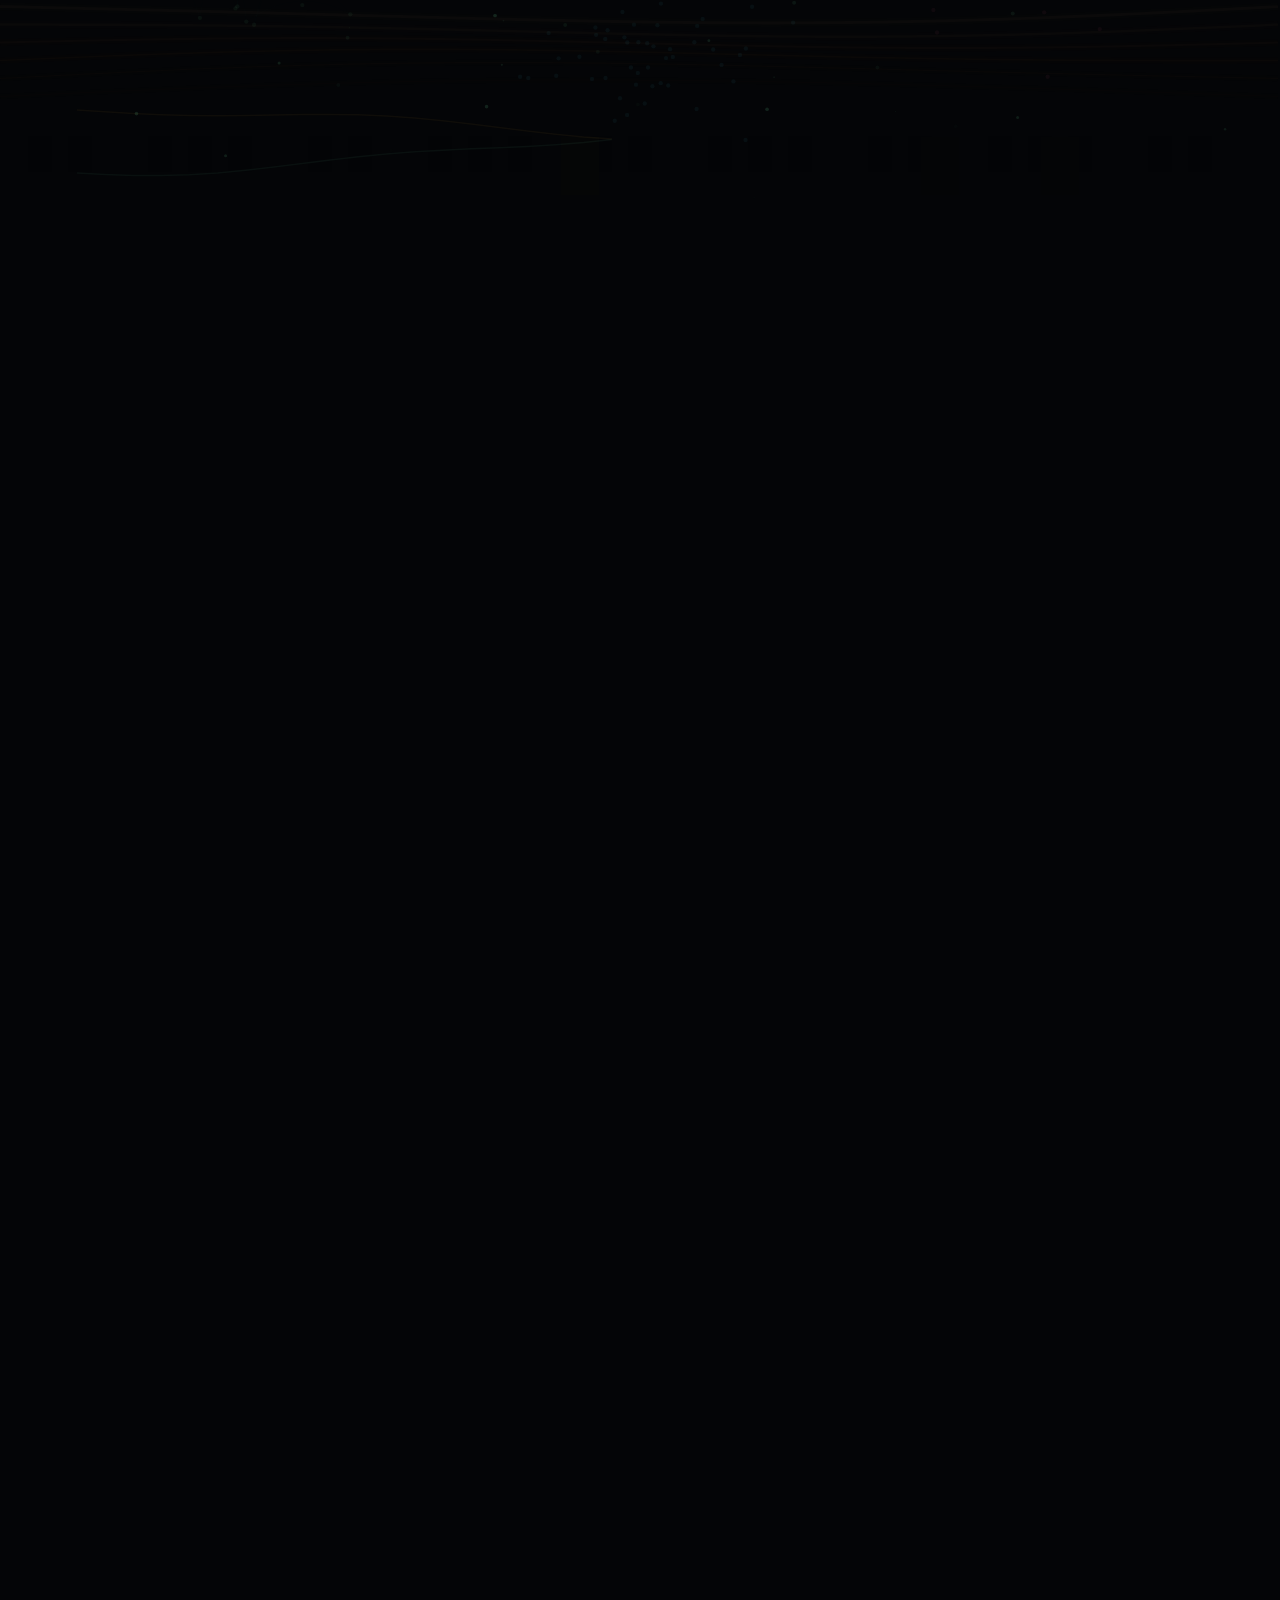
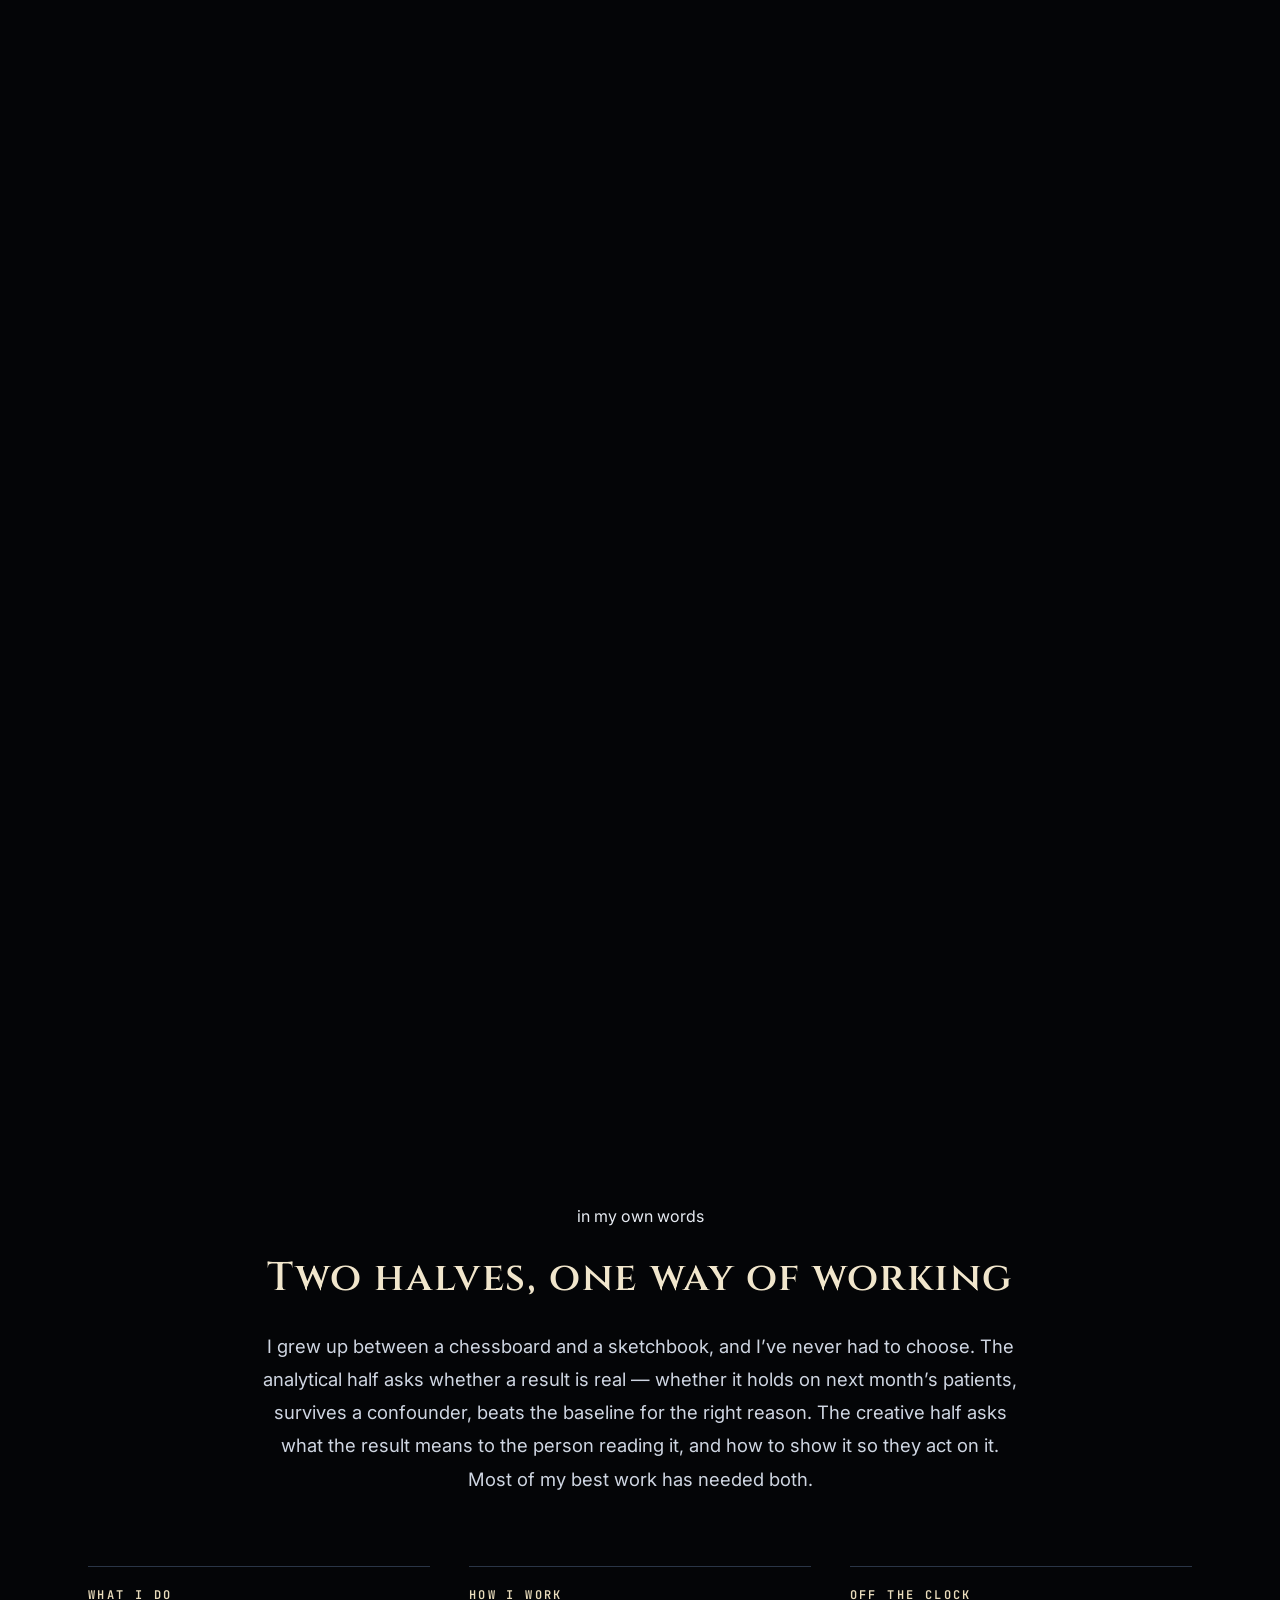
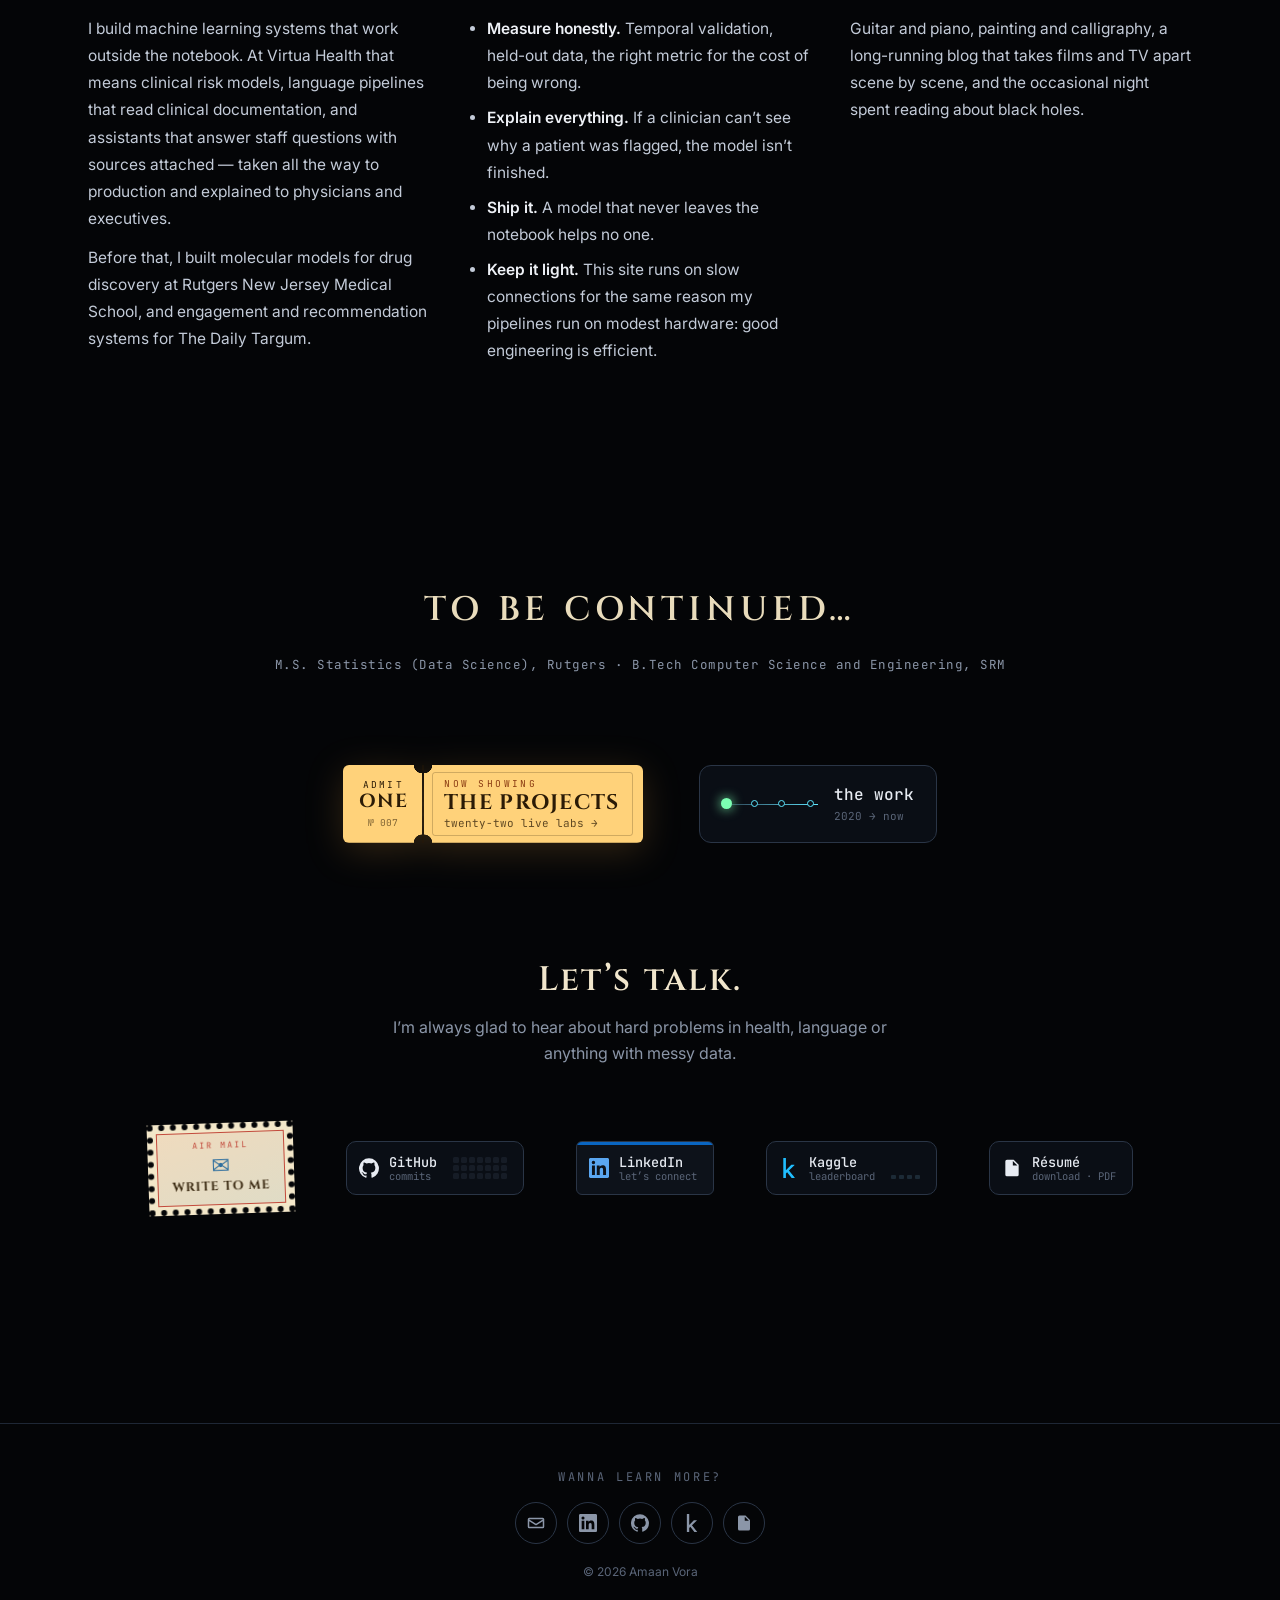
==== commit 248a1fd9: "Header with centred logo, footer CTA, résumé download; Work: 4-card modals with role in depth, Virtu" ====
--- a/about.html
+++ b/about.html
@@ -21,7 +21,7 @@
     <div class="mv-grain" aria-hidden="true"></div>
     <div class="mv-scan" aria-hidden="true"></div>
     <div class="mv-shade" id="mvShade" aria-hidden="true"></div>
-    <div class="mv-titles" id="mvTitles"><h1 class="mv-title" id="mvTitle">Who I Am</h1></div>
+    <div class="mv-titles" id="mvTitles"><p class="mv-pre">presenting</p><h1 class="mv-title" id="mvTitle">Who I Am</h1></div>
   </header>
 
   <!-- the network: one pinned stage, the scroll walks through it -->
@@ -32,40 +32,69 @@
       <img class="net-face" id="netFace" src="assets/img/amaan.jpg" alt="Amaan Vora">
 
       <div class="beat" data-k="0">
-        <p class="slug">FADE IN:</p>
         <h2 class="hello">Hi, I’m Amaan.</h2>
+        <p class="hello-sub">I’m a data scientist at a leading health provider, building AI that helps clinicians act sooner.</p>
       </div>
 
       <div class="beat" data-k="1">
-        <p class="slug">FAMILY COMPUTER — 2002</p>
-        <p class="line">He loses at Uno and wants to know how the cards were dealt.</p>
-        <p class="slug cut">2013 — his first Java program deals them.</p>
+        <p class="slug">THE FAMILY COMPUTER</p>
+        <p class="line">He lost at Uno on the family computer and wanted to know how the cards were dealt. At twelve, a few nested loops in Java dealt them for him.</p>
       </div>
       <div class="beat" data-k="2">
-        <p class="slug">MUSIC ROOM — 2011</p>
-        <p class="line">Six strings, eighty-eight keys, paint drying on the desk. Somewhere under it, a poem.</p>
+        <p class="slug">THE MUSIC ROOM</p>
+        <p class="line">Guitar, piano, and a sketchbook he’d kept since six. One of his poems won a national award. He still sees the picture before he sees the numbers.</p>
       </div>
       <div class="beat" data-k="3">
-        <p class="slug">STATE TENNIS FINAL — 2010</p>
-        <p class="line">Runner-up. He replays every point on the drive home.</p>
+        <p class="slug">THE OLYMPIADS</p>
+        <p class="line">Maths, science and cyber Olympiads, quiz finals, a gold medal at a NASA space olympiad. Puzzles were the fun part.</p>
       </div>
       <div class="beat" data-k="4">
-        <p class="slug">STATE CHESS CHAMPIONSHIP — 2012</p>
-        <p class="line">Move thirty-one. He’s already looking at thirty-six.</p>
-        <p class="slug cut">LATER — black holes, until 2 a.m.</p>
+        <p class="slug">THE CHESSBOARD, THEN THE SKY</p>
+        <p class="line">State-level chess taught him to look five moves ahead. Black holes kept him up until 2 a.m.</p>
       </div>
 
       <div class="beat now" data-k="5">
-        <p class="slug">SIEMENS — 2021</p>
-        <p class="line">A hundred thousand customer comments. By the end of the week, they’re sorted by what people meant.</p>
+        <p class="slug">LANGUAGE · 2021–22</p>
+        <p class="line">At Siemens, customer comments in fourteen languages, grouped by what people meant. Then a quarter of a million research papers, mapped by topic — and a Best Paper award.</p>
       </div>
       <div class="beat now" data-k="6">
-        <p class="slug">RUTGERS, STATISTICS — 2023</p>
-        <p class="line">A random forest has to be rebuilt in another language. It comes back fifteen percent sharper.</p>
+        <p class="slug">RIGOUR · 2023–25</p>
+        <p class="line">A master’s in statistics at Rutgers. Then molecules: models that tell chemists which compounds are worth making next.</p>
       </div>
       <div class="beat now" data-k="7">
-        <p class="slug">THE DAILY TARGUM — 2023</p>
-        <p class="line">The paper moves to the cloud. The bill halves. The readership doesn’t.</p>
+        <p class="slug">CARE · 2026</p>
+        <p class="line">Now at Virtua Health: sepsis alerts across three hospitals, and models that read what clinicians write.</p>
+      </div>
+    </div>
+  </section>
+
+  <!-- in his own words -->
+  <section class="more" id="more">
+    <div class="wrap">
+      <div class="more-lead reveal">
+        <p class="eyebrow">in my own words</p>
+        <h2>Two halves, one way of working</h2>
+        <p>I grew up between a chessboard and a sketchbook, and I’ve never had to choose. The analytical half asks whether a result is real — whether it holds on next month’s patients, survives a confounder, beats the baseline for the right reason. The creative half asks what the result means to the person reading it, and how to show it so they act on it. Most of my best work has needed both.</p>
+      </div>
+      <div class="more-grid">
+        <div class="more-col reveal d1">
+          <h3>What I do</h3>
+          <p>I build machine learning systems that work outside the notebook. At Virtua Health that means clinical risk models, language pipelines that read clinical documentation, and assistants that answer staff questions with sources attached — taken all the way to production and explained to physicians and executives.</p>
+          <p>Before that, I built molecular models for drug discovery at Rutgers New Jersey Medical School, and engagement and recommendation systems for The Daily Targum.</p>
+        </div>
+        <div class="more-col reveal d2">
+          <h3>How I work</h3>
+          <ul>
+            <li><b>Measure honestly.</b> Temporal validation, held-out data, the right metric for the cost of being wrong.</li>
+            <li><b>Explain everything.</b> If a clinician can’t see why a patient was flagged, the model isn’t finished.</li>
+            <li><b>Ship it.</b> A model that never leaves the notebook helps no one.</li>
+            <li><b>Keep it light.</b> This site runs on slow connections for the same reason my pipelines run on modest hardware: good engineering is efficient.</li>
+          </ul>
+        </div>
+        <div class="more-col reveal d3">
+          <h3>Off the clock</h3>
+          <p>Guitar and piano, painting and calligraphy, a long-running blog that takes films and TV apart scene by scene, and the occasional night spent reading about black holes.</p>
+        </div>
       </div>
     </div>
   </section>
@@ -73,17 +102,21 @@
   <!-- credits -->
   <section class="credits" id="credits">
     <div class="wrap"><div class="roll">
-      <p class="tbc">Wanna find out more?</p>
-      <p class="edu-line">M.S. Statistics (Data Science), Rutgers · B.Tech Computer Science, SRM</p>
+      <p class="tbc">To be continued…</p>
+      <p class="edu-line">M.S. Statistics (Data Science), Rutgers · B.Tech Computer Science and Engineering, SRM</p>
       <div class="roll-cta">
         <a class="tkt" href="projects.html" aria-label="See the projects">
           <span class="tkt-stub"><small>admit</small><b>one</b><em>№ 007</em></span>
-          <span class="tkt-main"><small>now showing</small><b>the projects</b><i>seven live labs <span class="arr">→</span></i></span>
+          <span class="tkt-main"><small>now showing</small><b>the projects</b><i>twenty-two live labs <span class="arr">→</span></i></span>
         </a>
         <a class="tl-btn" href="work.html" aria-label="Walk past the places I have worked">
           <span class="tl-track" aria-hidden="true"><i></i><i></i><i></i><i></i><u></u></span>
           <span class="tl-txt"><b>the work</b><small>2020 → now</small></span>
         </a>
+      </div>
+      <div class="talk">
+        <h2>Let’s talk.</h2>
+        <p>I’m always glad to hear about hard problems in health, language or anything with messy data.</p>
       </div>
       <div class="contact-row">
         <a class="stamp" href="mailto:amaan.vora.e@gmail.com" aria-label="Email Amaan">
@@ -101,6 +134,9 @@
           <span class="ico" data-icon="kaggle"></span><span class="soc-txt"><b>Kaggle</b><small>leaderboard</small></span>
           <span class="kg-bars" aria-hidden="true"><i></i><i></i><i></i><i></i></span>
         </a>
+        <a class="soc cvb" href="assets/docs/Amaan_Vora_Resume.pdf" download aria-label="Download résumé (PDF)">
+          <span class="ico" data-icon="cv"></span><span class="soc-txt"><b>Résumé</b><small>download · PDF</small></span>
+        </a>
       </div>
     </div></div>
   </section>
--- a/css/style.css
+++ b/css/style.css
@@ -46,76 +46,56 @@
 .muted { color: var(--muted); }
 .accent { color: var(--accent); }
 
-/* ---------- nav ---------- */
+/* ---------- nav: logo centred, sections either side ---------- */
 .nav {
   position: fixed; inset: 0 0 auto 0; z-index: 50;
-  display: flex; align-items: center; justify-content: space-between;
-  padding: 14px var(--gutter);
+  display: grid; grid-template-columns: 1fr auto 1fr; align-items: center; gap: clamp(10px, 3vw, 36px);
+  padding: 12px var(--gutter);
   transition: background .3s, backdrop-filter .3s, border-color .3s;
   border-bottom: 1px solid transparent;
 }
 .nav.scrolled { background: rgba(6, 8, 12, .72); backdrop-filter: blur(12px); border-color: var(--line); }
-.nav .brand { display: flex; align-items: center; gap: 10px; font-family: var(--mono); font-size: 14px; letter-spacing: .02em; }
-.nav .brand img { width: 30px; height: 30px; }
-.nav .brand span b { color: var(--accent); font-weight: 500; }
-.nav ul { display: flex; gap: 6px; list-style: none; margin: 0; padding: 0; }
+.nav .brand { display: grid; place-items: center; width: 46px; height: 46px; border-radius: 50%; position: relative; transition: transform .3s; }
+.nav .brand::after { content: ''; position: absolute; inset: -5px; border-radius: 50%; border: 1px solid var(--line-2); transition: border-color .3s, inset .3s; }
+.nav .brand:hover { transform: scale(1.05); }
+.nav .brand:hover::after { border-color: var(--accent); inset: -8px; }
+.nav .brand img { width: 34px; height: 34px; }
+.nav ul { display: flex; gap: 4px; list-style: none; margin: 0; padding: 0; }
+.nav .nl { justify-content: flex-end; }
+.nav .nr { justify-content: flex-start; }
 .nav ul a {
-  font-family: var(--mono); font-size: 13px; padding: 8px 12px; border-radius: 8px; color: var(--muted);
-  transition: color .2s, background .2s;
-}
-.nav ul a:hover, .nav ul a.active { color: var(--text); background: rgba(255,255,255,.05); }
-.nav ul a.active::before { content: '> '; color: var(--accent); }
-.nav .burger { display: none; background: none; border: 1px solid var(--line-2); border-radius: 8px; width: 40px; height: 36px; cursor: pointer; }
-.nav .burger i { display: block; width: 18px; height: 2px; background: var(--text); margin: 4px auto; transition: transform .3s, opacity .3s; }
-@media (max-width: 720px) {
-  .nav .burger { display: block; }
-  .nav ul {
-    position: fixed; top: 64px; right: 12px; left: 12px; flex-direction: column; padding: 10px;
-    background: rgba(11,15,22,.97); border: 1px solid var(--line); border-radius: 12px;
-    transform: translateY(-10px); opacity: 0; pointer-events: none; transition: .25s;
-  }
-  .nav.open ul { transform: none; opacity: 1; pointer-events: auto; }
+  font-family: var(--mono); font-size: 13px; padding: 8px 14px; border-radius: 8px; color: var(--muted);
+  transition: color .2s, background .2s; letter-spacing: .04em; position: relative;
+}
+.nav ul a:hover, .nav ul a.active { color: var(--text); }
+.nav ul a::after { content: ''; position: absolute; left: 14px; right: 14px; bottom: 3px; height: 1px; background: var(--accent); transform: scaleX(0); transition: transform .25s; }
+.nav ul a:hover::after, .nav ul a.active::after { transform: scaleX(1); }
+.nav ul a.cv { border: 1px solid var(--line-2); padding: 7px 13px; }
+.nav ul a.cv::after { display: none; }
+.nav ul a.cv:hover { border-color: var(--accent); color: var(--accent); }
+.nav .burger { display: none; background: none; border: 1px solid var(--line-2); border-radius: 8px; width: 40px; height: 36px; cursor: pointer; justify-self: end; }
+.nav .burger i { display: block; width: 18px; height: 2px; background: var(--text); margin: 4px auto; }
+@media (max-width: 640px) {
+  .nav { grid-template-columns: 1fr auto 1fr; }
+  .nav .brand { grid-column: 2; grid-row: 1; }
+  .nav .burger { display: block; grid-column: 3; grid-row: 1; }
+  .nav ul { display: none; }
+  .nav.open ul { display: flex; flex-direction: column; position: fixed; left: 12px; right: 12px; background: rgba(11,15,22,.97); border: 1px solid var(--line); padding: 8px; }
+  .nav.open .nl { top: 70px; border-radius: 12px 12px 0 0; border-bottom: 0; }
+  .nav.open .nr { top: 168px; border-radius: 0 0 12px 12px; border-top: 0; }
   .nav ul a { display: block; padding: 12px; font-size: 15px; }
 }
 
-/* ---------- buttons & chips ---------- */
-.btn {
-  display: inline-flex; align-items: center; gap: 10px; cursor: pointer;
-  font-family: var(--mono); font-size: 14px; padding: 12px 18px; border-radius: 10px;
-  border: 1px solid var(--line-2); background: rgba(255,255,255,.02); color: var(--text);
-  transition: border-color .2s, background .2s, transform .2s, color .2s;
-}
-.btn:hover { border-color: var(--accent); color: var(--accent); transform: translateY(-1px); }
-.btn.primary { background: var(--accent); color: #04130a; border-color: var(--accent); font-weight: 600; }
-.btn.primary:hover { background: #a6ffcb; color: #04130a; }
-.btn.sm { padding: 8px 12px; font-size: 12px; border-radius: 8px; }
-.btn .arr { transition: transform .2s; }
-.btn:hover .arr { transform: translateX(3px); }
-.chip {
-  display: inline-block; font-family: var(--mono); font-size: 11.5px; padding: 4px 9px; border-radius: 999px;
-  border: 1px solid var(--line-2); color: var(--muted); white-space: nowrap;
-}
-.chips { display: flex; flex-wrap: wrap; gap: 6px; }
-
-/* ---------- section scaffolding ---------- */
-section { position: relative; }
-.section { padding: clamp(72px, 10vw, 140px) 0; }
-.eyebrow { font-family: var(--mono); font-size: 12.5px; color: var(--accent); letter-spacing: .12em; text-transform: uppercase; margin: 0 0 14px; }
-.eyebrow::before { content: '// '; color: var(--dim); }
-h1, h2, h3 { line-height: 1.12; margin: 0; letter-spacing: -.02em; }
-h2.title { font-size: clamp(30px, 4.6vw, 52px); font-weight: 700; margin-bottom: 18px; }
-.lede { font-size: clamp(16px, 1.6vw, 19px); color: var(--muted); max-width: 64ch; }
-.section-head { display: flex; justify-content: space-between; align-items: end; gap: 24px; flex-wrap: wrap; margin-bottom: 44px; }
-
-/* reveal on scroll */
-.reveal { opacity: 0; transform: translateY(24px); transition: opacity .8s cubic-bezier(.2,.7,.2,1), transform .8s cubic-bezier(.2,.7,.2,1); }
-.reveal.in { opacity: 1; transform: none; }
-.reveal.d1 { transition-delay: .08s; } .reveal.d2 { transition-delay: .16s; } .reveal.d3 { transition-delay: .24s; }
 
 /* ---------- footer ---------- */
-.footer { border-top: 1px solid var(--line); padding: 40px 0 56px; color: var(--muted); font-size: 14px; }
-.footer .wrap { display: flex; justify-content: space-between; gap: 20px; flex-wrap: wrap; align-items: center; }
-.footer .mono { font-size: 12.5px; }
+.footer { border-top: 1px solid var(--line); padding: 44px 0 40px; color: var(--muted); font-size: 14px; }
+.footer .wrap { display: flex; flex-direction: column; align-items: center; gap: 14px; text-align: center; }
+.footer .f-ask { margin: 0; font-family: var(--mono); font-size: 12px; letter-spacing: .22em; text-transform: uppercase; color: var(--dim); }
+.footer .f-icons { display: flex; gap: 10px; }
+.footer .f-icons a { width: 42px; height: 42px; display: grid; place-items: center; border-radius: 50%; border: 1px solid var(--line-2); color: var(--muted); transition: color .2s, border-color .2s, transform .2s; }
+.footer .f-icons a:hover { color: var(--accent); border-color: var(--accent); transform: translateY(-2px); }
+.footer .f-icons svg { width: 18px; height: 18px; fill: currentColor; }
+.footer .f-copy { margin: 4px 0 0; font-size: 12px; color: var(--dim); }
 .socials { display: flex; gap: 10px; flex-wrap: wrap; }
 .social {
   display: inline-flex; align-items: center; gap: 9px; padding: 10px 14px; border-radius: 10px;
@@ -363,12 +343,14 @@
 .beat .line { text-shadow: 0 2px 18px rgba(4,5,7,.9), 0 0 2px rgba(4,5,7,.9); }
 
 /* ---- credits ---- */
-.credits { padding: 150px 0 170px; }
-.credits .roll { max-width: 760px; margin: 0 auto; text-align: center; }
-.tbc { font-family: var(--cine); font-weight: 600; font-size: clamp(22px, 3vw, 34px); letter-spacing: .14em; text-transform: uppercase; color: #e9dcbc; margin: 0 0 12px; }
-.edu-line { font-family: var(--mono); font-size: 12.5px; color: var(--muted); letter-spacing: .04em; margin: 0 0 64px; }
-.roll-cta { display: flex; gap: 32px; justify-content: center; align-items: center; flex-wrap: wrap; }
-.contact-row { display: flex; gap: 22px 26px; justify-content: center; align-items: center; flex-wrap: wrap; margin-top: 60px; }
+.credits { padding: 170px 0 210px; }
+.credits .roll { max-width: 1100px; margin: 0 auto; text-align: center; }
+.tbc { display: inline-block; font-family: var(--cine); font-weight: 600; font-size: clamp(22px, 3vw, 34px); letter-spacing: .14em; text-transform: uppercase; color: #e9dcbc; margin: 0 0 18px; }
+.edu-line { font-family: var(--mono); font-size: 12.5px; color: var(--muted); letter-spacing: .04em; margin: 0 0 90px; }
+.roll-cta { display: flex; gap: 56px; justify-content: center; align-items: center; flex-wrap: wrap; }
+.contact-row { display: grid; grid-template-columns: repeat(5, auto); justify-content: center; align-items: center; gap: 44px 52px; margin-top: 56px; }
+.talk { margin-top: 110px !important; }
+@media (max-width: 860px) { .contact-row { grid-template-columns: repeat(2, auto); gap: 32px 28px; margin-top: 72px; } .roll-cta { gap: 28px; } }
 
 /* the fourth wall */
 .glass { position: fixed; inset: 0; width: 100%; height: 100%; z-index: 150; pointer-events: none; }
@@ -451,28 +433,49 @@
    ========================================================= */
 body.work { overflow: hidden; height: 100svh; background: #000; overscroll-behavior: none; touch-action: none; }
 .street-wrap { position: fixed; inset: 0; overflow: hidden; }
-#street { position: absolute; inset: 0; width: 100%; height: 100%; transform-origin: 0 0; will-change: transform; filter: blur(.9px) saturate(.72) brightness(.7) contrast(1.02); }
+#street { position: absolute; inset: 0; width: 100%; height: 100%; display: block; background: #0b0f16; }
 .street-fade { position: fixed; inset: 0; background: #000; opacity: 0; pointer-events: none; z-index: 5; transition: opacity .35s; }
-.walk-title { position: fixed; left: 50%; top: 22%; transform: translateX(-50%); z-index: 6; text-align: center; pointer-events: none; transition: opacity .8s, transform .8s; padding: 28px 60px; }
-.walk-title::before { content: ''; position: absolute; inset: -40px -80px; z-index: -1; background: radial-gradient(ellipse at center, rgba(3,4,7,.72) 0%, rgba(3,4,7,.45) 45%, rgba(3,4,7,0) 72%); }
-.walk-title h1 { font-family: 'Cinzel', Georgia, serif; font-weight: 700; font-size: clamp(44px, 8vw, 96px); letter-spacing: .14em; text-transform: uppercase; color: #fff8ea; margin: 0; text-shadow: 0 2px 30px rgba(0,0,0,.45); }
-.walk-title p { display: inline-flex; align-items: center; gap: 10px; font-family: var(--mono); font-size: 12px; letter-spacing: .2em; text-transform: uppercase; color: rgba(255,250,240,.85); margin: 14px 0 0; text-shadow: 0 1px 8px rgba(0,0,0,.5); }
+.walk-title { position: fixed; left: 50%; top: 22%; transform: translateX(-50%); z-index: 6; text-align: center; pointer-events: none; transition: opacity .8s, transform .8s; }
+.walk-title h1 { font-family: 'Cinzel', Georgia, serif; font-weight: 700; font-size: clamp(44px, 8vw, 96px); letter-spacing: .14em; text-transform: uppercase; color: #fff8ea; margin: 0; text-shadow: 0 0 2px rgba(0,0,0,.9), 0 0 6px rgba(0,0,0,.75), 0 0 14px rgba(0,0,0,.55), 0 2px 24px rgba(0,0,0,.45); }
+.walk-title p { display: inline-flex; align-items: center; gap: 10px; font-family: var(--mono); font-size: 12px; letter-spacing: .2em; text-transform: uppercase; color: #fffaf0; margin: 14px 0 0; text-shadow: 0 0 2px rgba(0,0,0,.95), 0 0 6px rgba(0,0,0,.8), 0 0 12px rgba(0,0,0,.6); }
 .walk-title .mouse { width: 16px; height: 25px; border: 1.5px solid currentColor; border-radius: 9px; position: relative; }
 .walk-title .mouse i { position: absolute; left: 50%; top: 5px; width: 2px; height: 5px; margin-left: -1px; border-radius: 1px; background: currentColor; animation: wheel 1.6s infinite; }
 @keyframes wheel { 0% { transform: translateY(0); opacity: 1; } 100% { transform: translateY(8px); opacity: 0; } }
 .walk-title.gone { opacity: 0; transform: translate(-50%, -14px); }
 
-/* the buzzer: an intercom plate by the door */
-.buzz { position: fixed; z-index: 7; left: 0; top: 0; display: inline-flex; align-items: center; gap: 12px; padding: 10px 16px 10px 10px; cursor: pointer;
-  background: linear-gradient(160deg, #3a3d44, #1d1f24); border: 1px solid #5a5e66; border-radius: 8px; color: #f3efe6; box-shadow: 0 10px 30px rgba(0,0,0,.45), inset 0 1px 0 rgba(255,255,255,.12);
-  transform: translate(-50%, 0); opacity: 0; transition: opacity .25s; }
-.buzz.show { opacity: 1; }
-.buzz-btn { width: 26px; height: 26px; border-radius: 50%; background: radial-gradient(circle at 35% 30%, #ffe7a8, #c9932f 55%, #6b4a12); box-shadow: 0 0 0 3px #2a2c31, 0 0 0 4px #5a5e66; transition: transform .12s, box-shadow .2s; }
-.buzz-txt { display: flex; flex-direction: column; text-align: left; line-height: 1.15; }
-.buzz-txt small { font-family: var(--mono); font-size: 9.5px; letter-spacing: .24em; text-transform: uppercase; color: #b8b2a4; }
-.buzz-txt b { font-family: var(--mono); font-weight: 500; font-size: 13.5px; }
-.buzz:hover .buzz-btn { box-shadow: 0 0 0 3px #2a2c31, 0 0 0 4px #ffcf5a, 0 0 18px rgba(255,207,90,.6); }
-.buzz:active .buzz-btn { transform: scale(.9); }
+/* the door tag: a quiet label pinned above the entrance */
+.door-tag { position: fixed; z-index: 7; left: 0; top: 0; --acc: var(--accent); --stem: 50%; display: flex; flex-direction: column; align-items: flex-start; gap: 3px; min-width: 300px; max-width: min(380px, calc(100vw - 28px)); padding: 14px 18px 14px 20px; text-align: left; color: var(--text); cursor: pointer;
+  background: rgba(8, 10, 14, .78); -webkit-backdrop-filter: blur(10px) saturate(1.2); backdrop-filter: blur(10px) saturate(1.2); border: 1px solid rgba(255,255,255,.13); border-radius: 12px; box-shadow: 0 18px 50px rgba(0,0,0,.45), inset 3px 0 0 var(--acc);
+  opacity: 0; transition: opacity .35s, box-shadow .2s, border-color .2s; will-change: transform; }
+.door-tag.show { opacity: 1; }
+.door-tag::after { content: ''; position: absolute; top: var(--sy, 50%); height: 1px; width: var(--reach, 40px); }
+.door-tag.to-r::after { left: 100%; background: linear-gradient(90deg, rgba(255,255,255,.6), rgba(255,255,255,.15)); }
+.door-tag.to-l::after { right: 100%; background: linear-gradient(270deg, rgba(255,255,255,.6), rgba(255,255,255,.15)); }
+.door-tag::before { content: ''; position: absolute; top: calc(var(--sy, 50%) - 4px); width: 9px; height: 9px; border-radius: 50%; background: var(--acc); animation: tagPulse 1.8s ease-out infinite; }
+.door-tag.to-r::before { left: calc(100% + var(--reach, 40px) - 4px); }
+.door-tag.to-l::before { right: calc(100% + var(--reach, 40px) - 5px); }
+.door-tag.flat::after, .door-tag.flat::before { display: none; }
+@keyframes tagPulse { 0% { box-shadow: 0 0 0 0 color-mix(in srgb, var(--acc) 60%, transparent); } 100% { box-shadow: 0 0 0 12px transparent; } }
+.door-tag .dt-k { font-family: var(--mono); font-size: 10.5px; letter-spacing: .22em; text-transform: uppercase; color: var(--acc); }
+.door-tag .dt-org { font-family: var(--sans); font-weight: 650; font-size: 19px; letter-spacing: -.01em; line-height: 1.2; }
+.door-tag .dt-role { font-family: var(--mono); font-size: 12px; color: #aab4c4; }
+.door-tag .dt-foot { display: flex; align-items: center; justify-content: space-between; gap: 18px; width: 100%; margin-top: 10px; padding-top: 10px; border-top: 1px solid rgba(255,255,255,.08); }
+.door-tag .dt-date { font-family: var(--mono); font-size: 11.5px; color: var(--muted); }
+.door-tag .dt-go { font-family: var(--mono); font-size: 12px; font-weight: 600; letter-spacing: .04em; color: #0b0e14; background: var(--acc); border-radius: 999px; padding: 6px 12px; display: inline-flex; gap: 8px; align-items: center; transition: transform .2s; }
+.door-tag .dt-go i { font-style: normal; transition: transform .2s; }
+.door-tag:hover { border-color: color-mix(in srgb, var(--acc) 55%, rgba(255,255,255,.2)); }
+.door-tag:hover .dt-go i { transform: translateX(3px); }
+.door-tag:focus-visible { outline: 2px solid var(--acc); outline-offset: 3px; }
+.door-tag[hidden] { display: none !important; }
+.street-load { position: absolute; left: 50%; top: 50%; transform: translate(-50%, -50%); font-family: var(--mono); font-size: 12px; letter-spacing: .2em; text-transform: uppercase; color: var(--muted); transition: opacity .5s; }
+.gl-ready .street-load { opacity: 0; }
+.no-gl .street-load { display: none; }
+.wm-logo span { display: none; font-family: 'Cinzel', Georgia, serif; font-weight: 700; font-size: 30px; color: var(--acc, #fff); }
+.wm-logo.none { background: #10141c; border: 1px solid color-mix(in srgb, var(--acc, #fff) 50%, transparent); }
+.wm-logo.none span { display: block; }
+.walk-pass { position: fixed; left: 50%; bottom: 78px; transform: translateX(-50%); z-index: 6; display: inline-flex; align-items: center; gap: 10px; font-family: var(--mono); font-size: 12px; letter-spacing: .12em; color: #fff; text-shadow: 0 0 2px #000, 0 0 6px rgba(0,0,0,.8); }
+.walk-pass[hidden] { display: none; }
+.walk-pass .ring { --p: 0; width: 18px; height: 18px; border-radius: 50%; background: conic-gradient(var(--accent) calc(var(--p) * 360deg), rgba(255,255,255,.25) 0); -webkit-mask: radial-gradient(circle, transparent 5px, #000 5.5px); mask: radial-gradient(circle, transparent 5px, #000 5.5px); }
 
 /* where everything is on the street */
 .work .street-wrap::after { content: ''; position: absolute; inset: auto 0 0 0; height: 140px; background: linear-gradient(transparent, rgba(3,4,7,.7)); pointer-events: none; }
@@ -481,21 +484,20 @@
 .walk-map::before { content: ''; position: absolute; left: 0; right: 0; top: 14px; height: 2px; background: rgba(255,255,255,.18); border-radius: 2px; }
 .walk-map .pin { position: absolute; top: 0; transform: translateX(-50%); background: none; border: 0; padding: 0; cursor: pointer; display: flex; flex-direction: column; align-items: center; gap: 4px; }
 .walk-map .pin i { width: 10px; height: 10px; margin-top: 10px; border-radius: 2px; background: #0b0e14; border: 1.5px solid rgba(255,255,255,.6); transform: rotate(45deg); }
-.walk-map .pin span { font-family: var(--mono); font-size: 10px; color: rgba(255,255,255,.75); white-space: nowrap; text-shadow: 0 1px 4px rgba(0,0,0,.8); position: absolute; top: -10px; }
+.walk-map .pin span { font-family: var(--mono); font-size: 10.5px; color: #fff; white-space: nowrap; text-shadow: 0 0 2px #000, 0 0 5px rgba(0,0,0,.85), 0 0 10px rgba(0,0,0,.6); position: absolute; top: -10px; }
 .walk-map .pin.seen i { background: var(--amber); border-color: var(--amber); }
 .walk-map .me { position: absolute; top: 9px; width: 12px; height: 12px; margin-left: -6px; border-radius: 50%; background: var(--accent); box-shadow: 0 0 12px var(--accent); transition: left .2s; }
 .walk-list { position: fixed; right: var(--gutter); bottom: 18px; z-index: 6; font-family: var(--mono); font-size: 11.5px; letter-spacing: .08em; color: rgba(255,255,255,.8); background: rgba(10,12,16,.55); border: 1px solid rgba(255,255,255,.2); border-radius: 999px; padding: 7px 13px; cursor: pointer; backdrop-filter: blur(6px); }
 .walk-list:hover { color: #fff; border-color: rgba(255,255,255,.5); }
-.walk-end { position: fixed; left: 50%; top: 30%; transform: translateX(-50%); z-index: 6; text-align: center; padding: 30px 50px; }
-.walk-end::before { content: ''; position: absolute; inset: -40px -70px; z-index: -1; background: radial-gradient(ellipse at center, rgba(3,4,7,.75) 0%, rgba(3,4,7,.4) 50%, rgba(3,4,7,0) 72%); }
-.walk-end p { font-family: 'Cinzel', Georgia, serif; font-size: clamp(20px, 2.6vw, 30px); letter-spacing: .1em; color: #f1e6cc; margin: 0 0 22px; text-shadow: 0 2px 20px rgba(0,0,0,.6); }
+.walk-end { position: fixed; left: 50%; top: 30%; transform: translateX(-50%); z-index: 6; text-align: center; }
+.walk-end p { font-family: 'Cinzel', Georgia, serif; font-size: clamp(20px, 2.6vw, 30px); letter-spacing: .1em; color: #f1e6cc; margin: 0 0 22px; text-shadow: 0 0 2px rgba(0,0,0,.95), 0 0 7px rgba(0,0,0,.8), 0 0 16px rgba(0,0,0,.6); }
 .walk-end div { display: flex; gap: 12px; justify-content: center; flex-wrap: wrap; }
 
 /* inside: the modal */
-.wmodal[hidden], .buzz[hidden], .walk-end[hidden] { display: none !important; }
+.wmodal[hidden], .walk-end[hidden] { display: none !important; }
 .wmodal { position: fixed; inset: 0; z-index: 60; display: flex; align-items: center; justify-content: center; padding: 70px 16px 20px; background: rgba(3,4,6,.78); backdrop-filter: blur(6px); opacity: 0; transition: opacity .35s; }
 .wmodal.show { opacity: 1; }
-.wm-card { width: min(680px, 100%); max-height: calc(100svh - 100px); overflow: auto; background: linear-gradient(180deg, #10141c, #0b0e14); border: 1px solid var(--line-2); border-radius: 16px; padding: 28px clamp(20px, 4vw, 36px) 26px; box-shadow: 0 40px 120px rgba(0,0,0,.6); transform: translateY(14px); transition: transform .4s cubic-bezier(.2,.7,.2,1); }
+.wm-card { width: min(940px, 100%); max-height: calc(100svh - 100px); overflow: auto; background: linear-gradient(180deg, #10141c, #0b0e14); border: 1px solid var(--line-2); border-radius: 16px; padding: 28px clamp(20px, 4vw, 36px) 26px; box-shadow: 0 40px 120px rgba(0,0,0,.6); transform: translateY(14px); transition: transform .4s cubic-bezier(.2,.7,.2,1); }
 .wmodal.show .wm-card { transform: none; }
 .wm-head { display: flex; gap: 18px; align-items: center; margin-bottom: 18px; }
 .wm-logo { width: 64px; height: 64px; border-radius: 12px; background: #f4efe6; display: grid; place-items: center; flex: none; }
@@ -513,7 +515,7 @@
 .wm-exit { margin-top: 22px; display: inline-flex; align-items: center; gap: 10px; cursor: pointer; font-family: var(--mono); font-weight: 600; font-size: 14px; letter-spacing: .22em; color: #9dffb8; background: #06140b; border: 2px solid #1f7a3d; border-radius: 6px; padding: 9px 16px 9px 12px; text-shadow: 0 0 8px rgba(80,255,140,.8); box-shadow: 0 0 18px rgba(40,200,100,.18), inset 0 0 12px rgba(40,200,100,.15); transition: box-shadow .2s, color .2s; }
 .wm-exit svg { width: 18px; height: 18px; fill: currentColor; filter: drop-shadow(0 0 4px rgba(80,255,140,.8)); }
 .wm-exit:hover { color: #c8ffd6; box-shadow: 0 0 28px rgba(40,200,100,.35), inset 0 0 14px rgba(40,200,100,.25); }
-@media (max-width: 560px) { .walk-map { width: calc(100% - 40px); bottom: 64px; } .walk-list { right: 50%; transform: translateX(50%); bottom: 16px; } }
+@media (max-width: 560px) { .walk-pass { bottom: 116px; white-space: nowrap; font-size: 11px; } .walk-map { width: calc(100% - 40px); bottom: 64px; } .walk-list { right: 50%; transform: translateX(50%); bottom: 16px; } }
 
 @media (prefers-reduced-motion: reduce) {
   * { animation-duration: .01ms !important; animation-iteration-count: 1 !important; transition-duration: .01ms !important; scroll-behavior: auto !important; }
@@ -540,3 +542,97 @@
 .badge { display: inline-block; font-family: var(--mono); vertical-align: 1px; }
 .log { font-family: var(--mono); font-size: 12px; background: #06080c; border: 1px solid var(--line); border-radius: 10px; padding: 12px 14px; max-height: 260px; overflow: auto; color: #aab4c3; white-space: pre-wrap; line-height: 1.55; }
 .log .hit { color: var(--accent); } .log .miss { color: var(--amber); } .log .dim { color: var(--dim); }
+
+/* ---------- project themes: accent + lab ornament per subject ---------- */
+[data-theme="finance"] { --accent: #5fd38d; --accent-2: #f2c14e; }
+[data-theme="bank"] { --accent: #6aa8ff; --accent-2: #9fd3c7; }
+[data-theme="survey"] { --accent: #5ee6ff; --accent-2: #7cffb2; }
+[data-theme="stream"] { --accent: #ff5a5f; --accent-2: #ffb3a7; }
+[data-theme="show"] { --accent: #ffb547; --accent-2: #ff6b8b; }
+[data-theme="security"] { --accent: #a78bfa; --accent-2: #5ee6ff; }
+[data-theme="claims"] { --accent: #4fb3e8; --accent-2: #7fd6c2; }
+[data-theme="docs"] { --accent: #e9d8a6; --accent-2: #9ecae1; }
+[data-theme="research"] { --accent: #d6b46a; --accent-2: #a3c4f3; }
+[data-theme="maritime"] { --accent: #d4b483; --accent-2: #8fb8de; }
+[data-theme="realestate"] { --accent: #3ecf8e; --accent-2: #e9d8a6; }
+[data-theme="device"] { --accent: #93c5fd; --accent-2: #c4b5fd; }
+[data-theme="sports"] { --accent: #4ade80; --accent-2: #facc15; }
+[data-theme="world"] { --accent: #60a5fa; --accent-2: #34d399; }
+[data-theme="publichealth"] { --accent: #9fb3c8; --accent-2: #c8b6a6; }
+[data-theme="social"] { --accent: #38bdf8; --accent-2: #f472b6; }
+[data-theme="search"] { --accent: #fbbf24; --accent-2: #5ee6ff; }
+[data-theme="cinema"] { --accent: #f59e0b; --accent-2: #fde68a; }
+[data-theme="chat"] { --accent: #818cf8; --accent-2: #5ee6ff; }
+[data-theme="game"] { --accent: #ef6b5b; --accent-2: #f3d9a4; }
+[data-theme="puzzle"] { --accent: #e5e7eb; --accent-2: #93c5fd; }
+.pill { display: inline-flex; align-items: center; gap: 7px; font-family: var(--mono); font-size: 11.5px; letter-spacing: .06em; text-transform: uppercase; color: var(--accent); border: 1px solid color-mix(in srgb, var(--accent) 45%, transparent); background: color-mix(in srgb, var(--accent) 8%, transparent); padding: 4px 10px; border-radius: 999px; }
+.pill::before { content: ''; width: 6px; height: 6px; border-radius: 50%; background: var(--accent); }
+.pd-head .plain { font-size: 18px; color: var(--text); max-width: 60ch; margin: 10px 0 6px; }
+.pd-head .lede.tech { font-size: 15px; color: var(--muted); font-family: var(--mono); }
+.pcard { border-top: 2px solid color-mix(in srgb, var(--accent) 55%, transparent); }
+.pcard .body .plain { color: var(--text); }
+.pcard .body .tline { font-family: var(--mono); font-size: 12px; color: var(--dim); margin-top: 6px; }
+.pcard .viz .tag { color: var(--accent); }
+.lab-bar .orn { margin-left: auto; font-family: var(--mono); font-size: 11px; letter-spacing: .14em; text-transform: uppercase; color: var(--accent); opacity: .85; }
+.lab-bar .orn b { font-weight: 400; margin-right: 6px; }
+body[data-theme] .lab { border-color: color-mix(in srgb, var(--accent) 22%, var(--line)); }
+body[data-theme] .lab::before { content: ''; position: absolute; inset: 0; pointer-events: none; border-radius: inherit; opacity: .5;
+  background: radial-gradient(1200px 300px at 100% 0%, color-mix(in srgb, var(--accent) 7%, transparent), transparent 60%); }
+.lab { position: relative; }
+.mono-logo { display: inline-grid; place-items: center; min-width: 50px; height: 50px; padding: 0 12px; border-radius: 10px; border: 1px solid var(--line-2); font-family: var(--sans); font-weight: 800; font-size: 20px; letter-spacing: .04em; color: var(--text); background: rgba(255,255,255,.03); }
+
+/* ---------- work modal: TL;DR, tabs, 2×2 cards, the role in depth ---------- */
+.wm-top { display: flex; justify-content: flex-end; margin: -6px 0 14px; position: sticky; top: -28px; z-index: 2; }
+.wm-tldr { display: inline-flex; align-items: center; gap: 10px; font-family: var(--mono); font-size: 12.5px; color: var(--text); border: 1px solid var(--line-2); border-radius: 999px; padding: 7px 8px 7px 8px; background: #0d1118; transition: border-color .2s, color .2s; }
+.wm-tldr b { background: var(--accent); color: #06080c; border-radius: 999px; padding: 2px 9px; font-weight: 700; letter-spacing: .06em; }
+.wm-tldr i { font-style: normal; margin-right: 6px; transition: transform .2s; }
+.wm-tldr:hover { border-color: var(--accent); color: var(--accent); }
+.wm-tldr:hover i { transform: translateY(2px); }
+.wm-tabs { display: flex; gap: 6px; flex-wrap: wrap; margin: 0 0 20px; border-bottom: 1px solid var(--line); }
+.wm-tabs button { background: none; border: 0; border-bottom: 2px solid transparent; color: var(--muted); font: 600 14px var(--sans); padding: 8px 12px 10px; cursor: pointer; display: flex; flex-direction: column; align-items: flex-start; gap: 2px; margin-bottom: -1px; }
+.wm-tabs button small { font: 400 11px var(--mono); color: var(--dim); }
+.wm-tabs button.on { color: var(--text); border-color: var(--accent); }
+.wm-head .wm-meta { color: var(--dim); }
+.wm-grid { display: grid; grid-template-columns: 1fr 1fr; gap: 12px; margin: 6px 0 26px; }
+.wm-c { background: rgba(255,255,255,.025); border: 1px solid var(--line); border-radius: 12px; padding: 16px 18px; border-top: 2px solid color-mix(in srgb, var(--acc, var(--accent)) 70%, transparent); }
+.wm-c h3 { margin: 0 0 8px; font: 600 11px var(--mono); letter-spacing: .16em; text-transform: uppercase; color: var(--muted); }
+.wm-c p { margin: 0; color: #d3d9e3; font-size: 14.5px; line-height: 1.65; }
+.wm-chips { display: flex; flex-wrap: wrap; gap: 6px; }
+.wm-chips span { font-size: 12.5px; color: #d3d9e3; border: 1px solid var(--line-2); border-radius: 999px; padding: 4px 10px; }
+.wm-stack { display: grid; grid-template-columns: auto 1fr; gap: 6px 14px; margin: 0; font-size: 13.5px; }
+.wm-stack dt { font-family: var(--mono); font-size: 11.5px; color: var(--muted); padding-top: 2px; white-space: nowrap; }
+.wm-stack dd { margin: 0; color: #d3d9e3; }
+.wm-depth > h3 { font-size: 20px; margin: 0 0 12px; }
+.wm-depth h4 { margin: 18px 0 6px; font: 600 12px var(--mono); letter-spacing: .12em; text-transform: uppercase; color: var(--acc, var(--accent)); }
+.wm-depth p { color: #cfd6e2; font-size: 15.5px; line-height: 1.75; margin: 0 0 12px; }
+.wm-depth ul { margin: 4px 0 14px; padding-left: 18px; color: #cfd6e2; font-size: 15px; line-height: 1.7; }
+.wm-depth li { margin-bottom: 7px; }
+.wm-depth li::marker { color: var(--acc, var(--accent)); }
+.wm-list .wm-item { display: block; width: 100%; text-align: left; background: none; border: 0; border-bottom: 1px dashed rgba(255,255,255,.08); color: inherit; cursor: pointer; font: inherit; }
+.wm-list .wm-item .mono { font-size: 12.5px; color: var(--muted); }
+.wm-list .wm-item p:last-of-type { color: #cfd6e2; }
+.wm-more { display: inline-block; margin-top: 8px; font: 600 12px var(--mono); color: var(--accent); }
+.wm-back { margin-top: 18px; background: none; border: 1px solid var(--line-2); color: var(--muted); border-radius: 8px; padding: 8px 12px; font: 12.5px var(--mono); cursor: pointer; }
+@media (max-width: 680px) { .wm-grid { grid-template-columns: 1fr; } .wm-top { position: static; } }
+
+/* ---------- about: presenting, hello subtitle, written section, talk ---------- */
+.mv-pre { margin: 0 0 14px; font-family: var(--mono); font-size: clamp(11px, 1.2vw, 13px); letter-spacing: .6em; text-transform: uppercase; color: rgba(233,220,188,.7); opacity: 0; animation: preIn 1.6s ease 1.9s forwards; padding-left: .6em; }
+@keyframes preIn { to { opacity: 1; } }
+.hello-sub { margin: 10px auto 0; max-width: 48ch; font-size: clamp(15px, 1.45vw, 18px); line-height: 1.55; color: #cfd6e2; text-shadow: 0 2px 18px rgba(4,5,7,.9); }
+.more { padding: 140px 0 40px; position: relative; }
+.more-lead { max-width: 760px; margin: 0 auto 70px; text-align: center; }
+.more-lead h2 { font-family: var(--cine); font-weight: 600; font-size: clamp(26px, 3.4vw, 40px); letter-spacing: .04em; color: #f1e6cc; margin: 6px 0 20px; }
+.more-lead p:last-child { font-size: clamp(16px, 1.6vw, 18.5px); line-height: 1.8; color: #cfd6e2; }
+.more-grid { display: grid; grid-template-columns: repeat(3, 1fr); gap: clamp(20px, 3vw, 44px); }
+.more-col { border-top: 1px solid var(--line-2); padding-top: 20px; }
+.more-col h3 { margin: 0 0 12px; font: 600 12px var(--mono); letter-spacing: .2em; text-transform: uppercase; color: #e9dcbc; }
+.more-col p, .more-col li { color: #c3cbd8; font-size: 15.5px; line-height: 1.75; }
+.more-col p { margin: 0 0 12px; }
+.more-col ul { margin: 0; padding-left: 18px; }
+.more-col li { margin-bottom: 8px; }
+.more-col li b { color: #eef1f6; font-weight: 600; }
+@media (max-width: 860px) { .more-grid { grid-template-columns: 1fr; } .more { padding-top: 100px; } }
+.talk { margin: 0 auto 10px; max-width: 560px; }
+.talk h2 { font-family: var(--cine); font-weight: 600; font-size: clamp(24px, 3vw, 34px); letter-spacing: .06em; color: #f1e6cc; margin: 0 0 8px; }
+.talk p { color: var(--muted); margin: 0; }
+.soc.cvb .ico svg { width: 20px; height: 20px; fill: currentColor; }
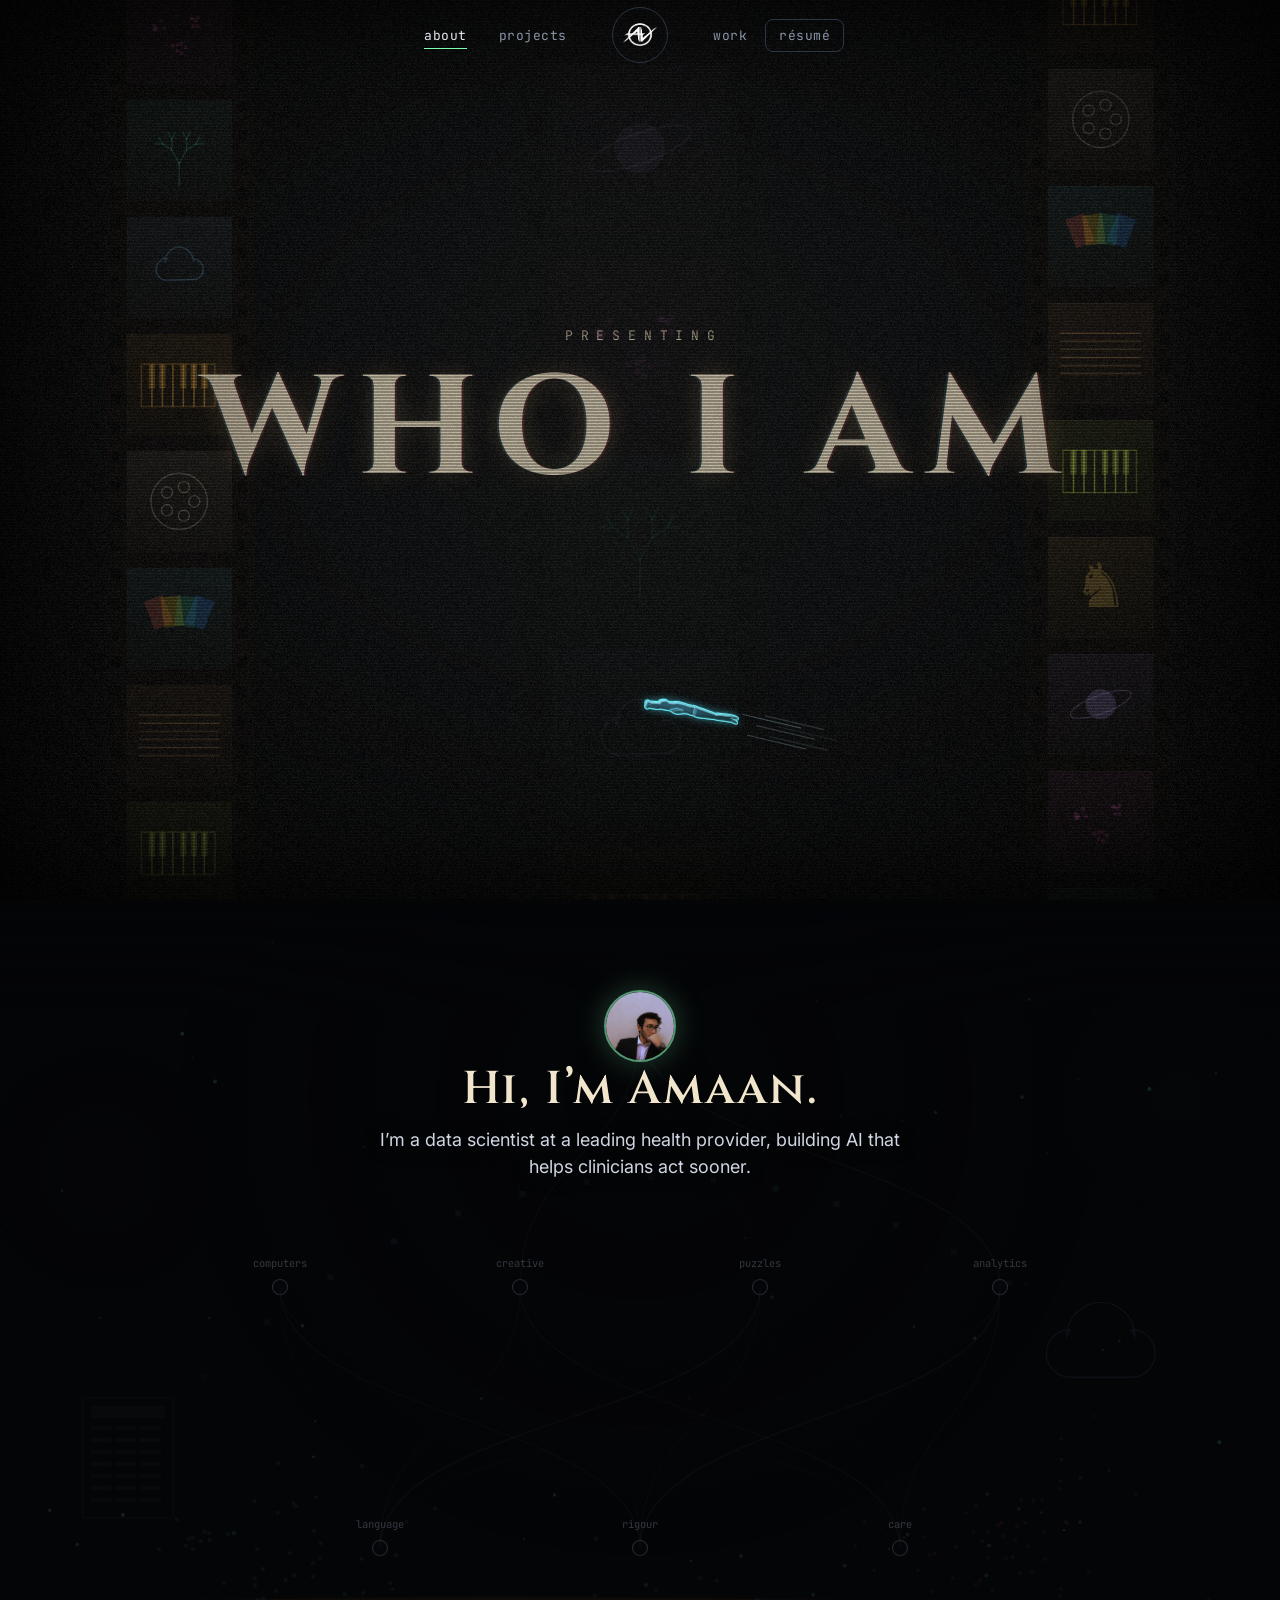
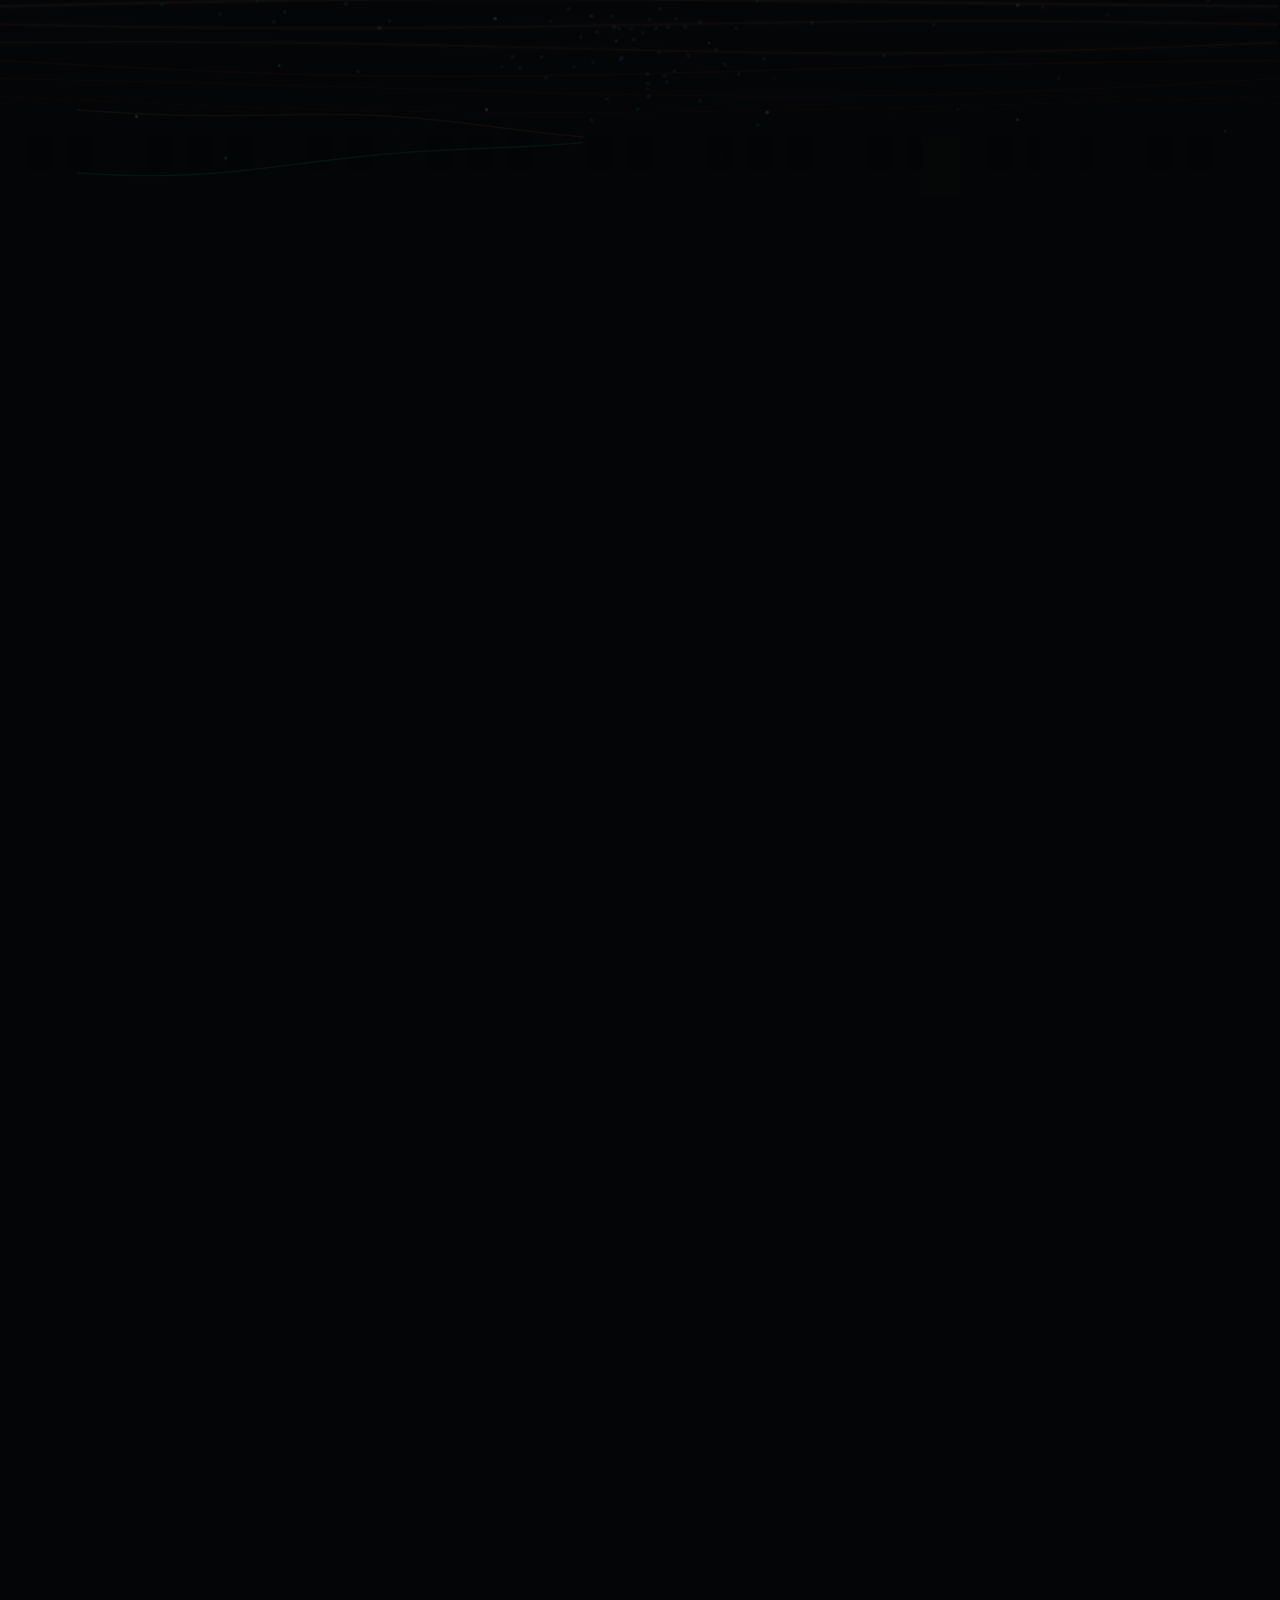
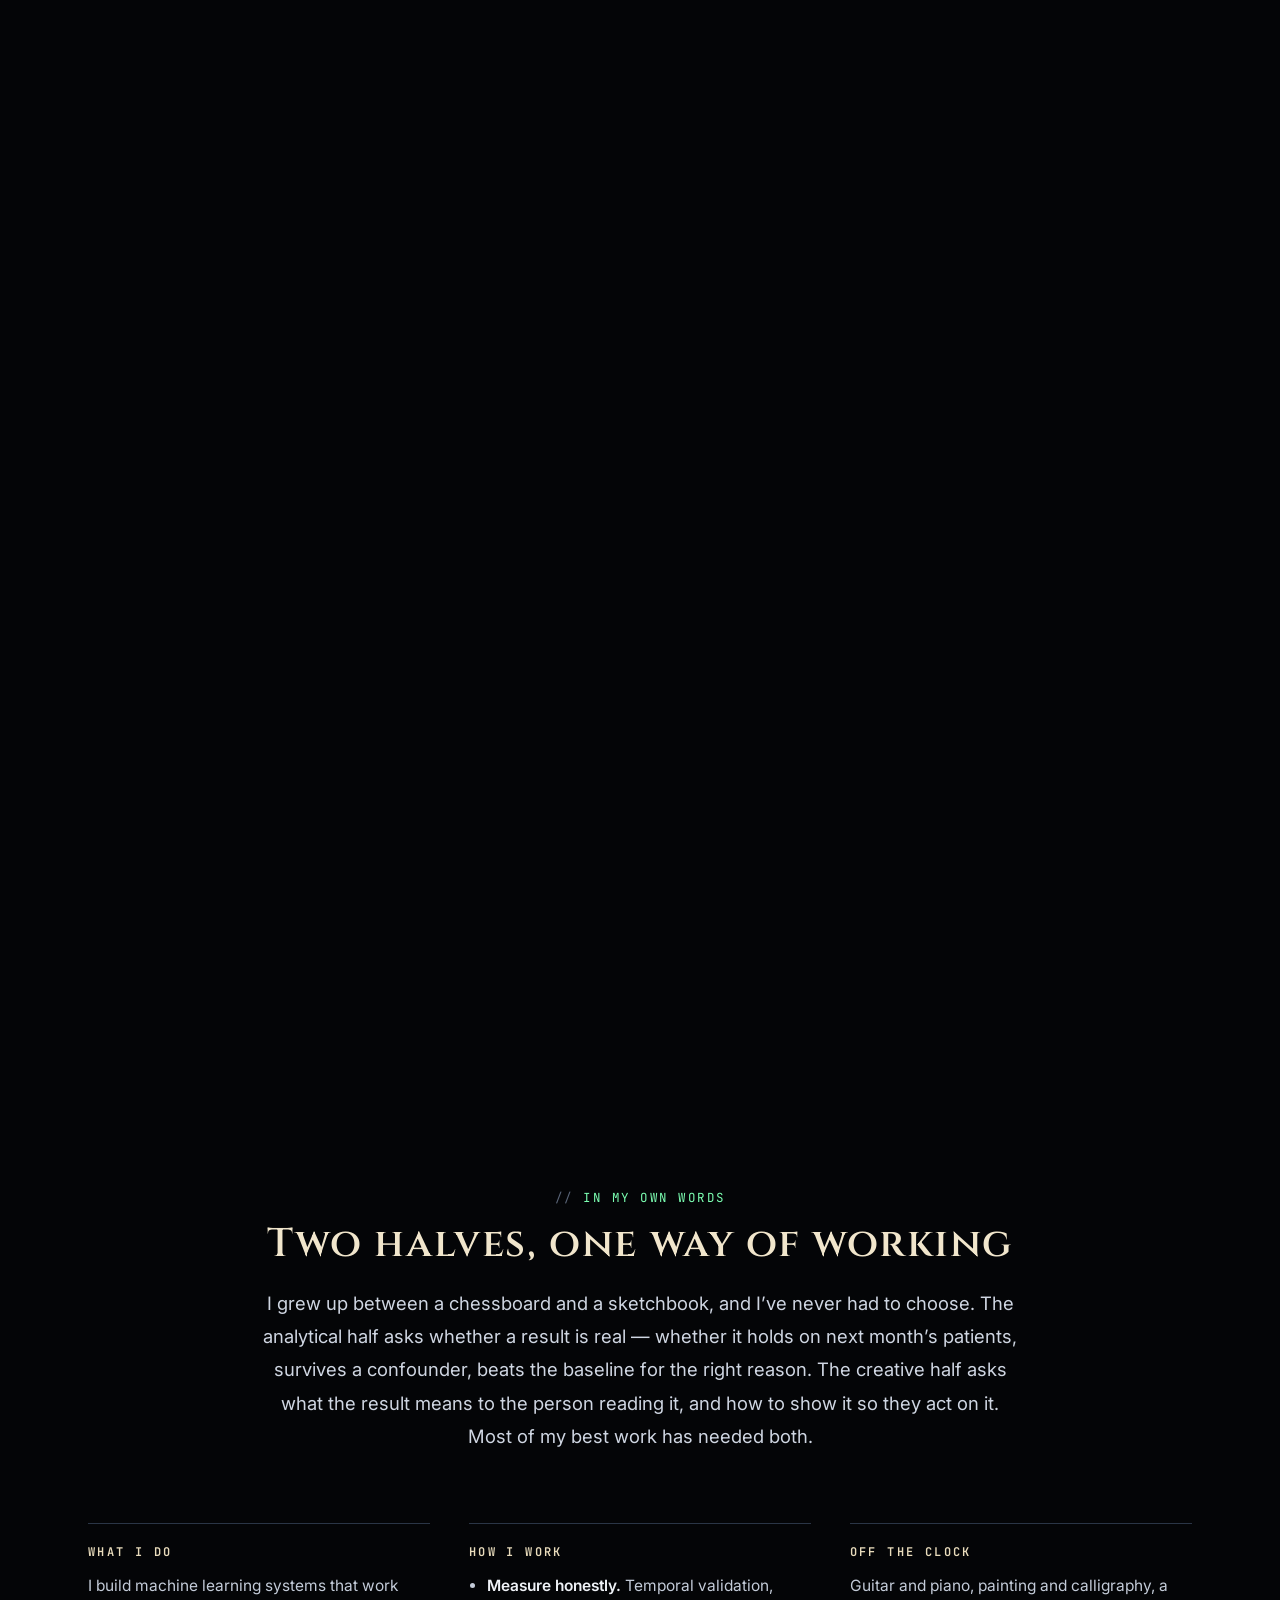
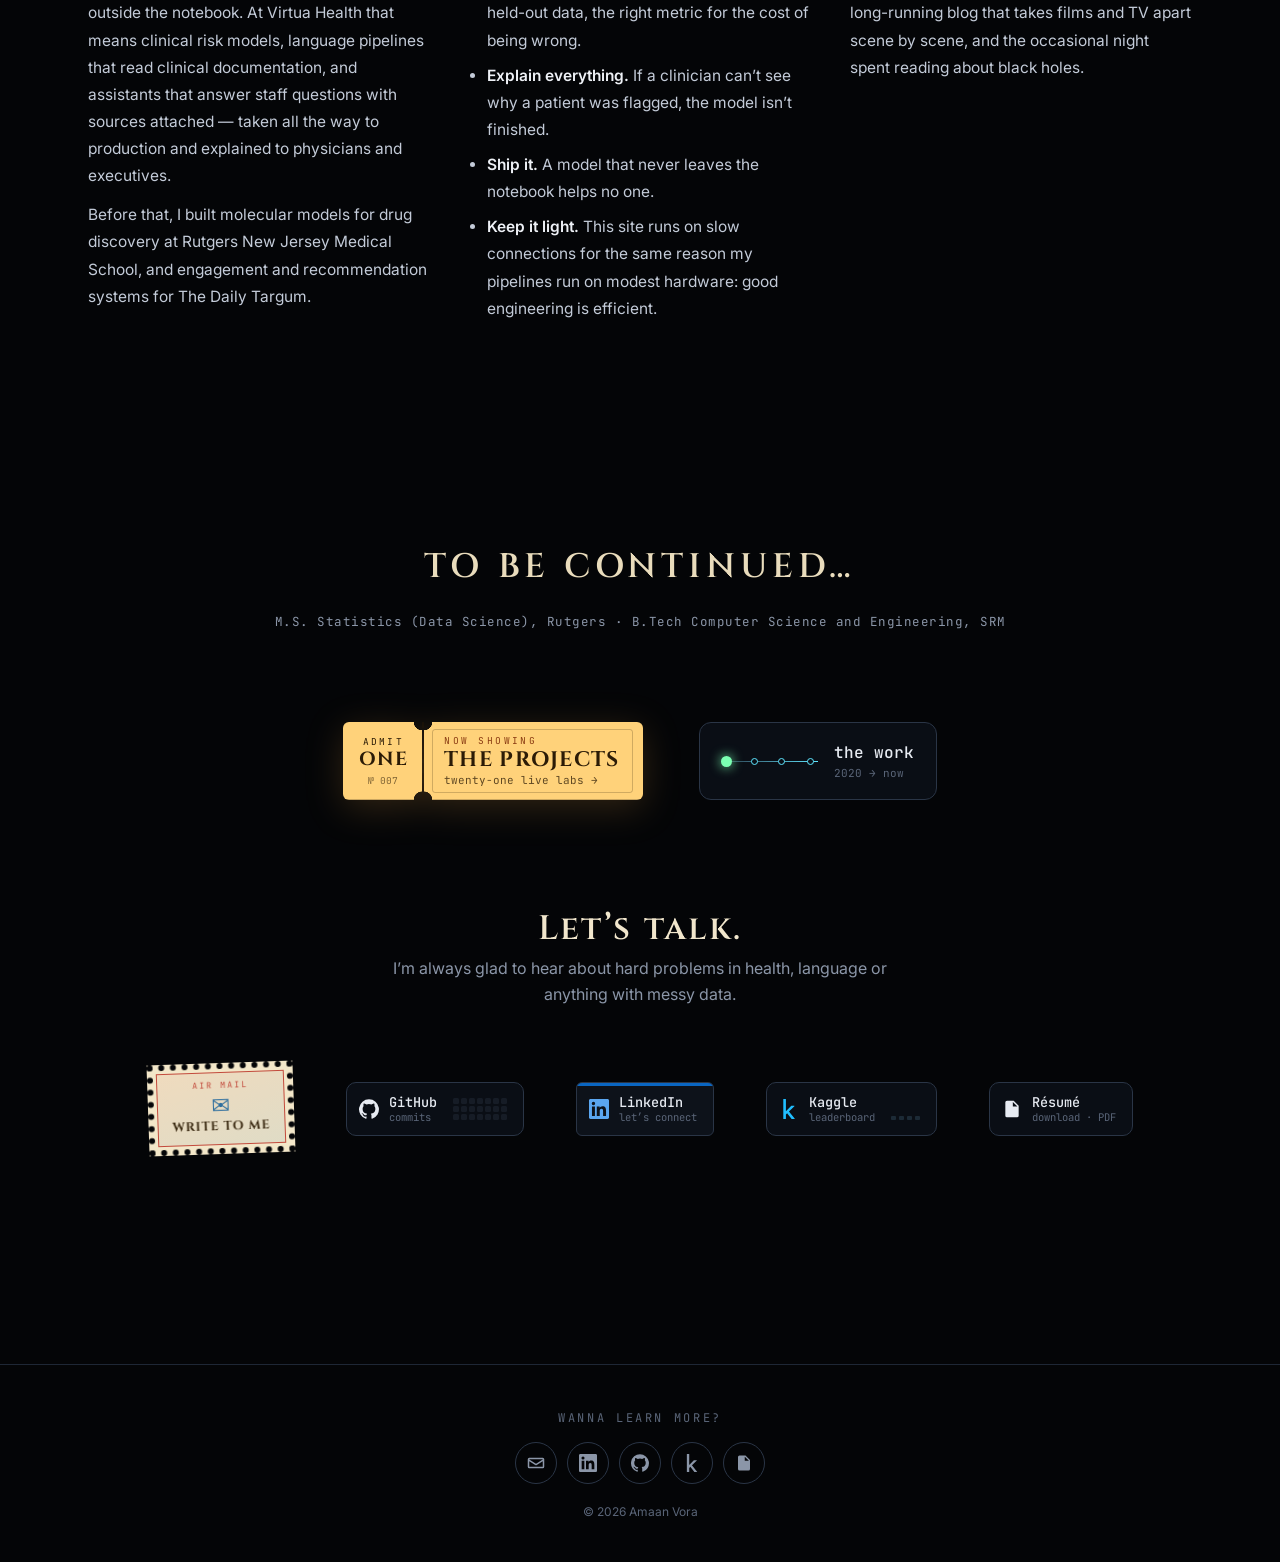
==== commit 94913a3b: "Projects: 14 new themed labs (claims, PDF intelligence, research clustering, Titanic, housing, mobil" ====
--- a/about.html
+++ b/about.html
@@ -107,7 +107,7 @@
       <div class="roll-cta">
         <a class="tkt" href="projects.html" aria-label="See the projects">
           <span class="tkt-stub"><small>admit</small><b>one</b><em>№ 007</em></span>
-          <span class="tkt-main"><small>now showing</small><b>the projects</b><i>twenty-two live labs <span class="arr">→</span></i></span>
+          <span class="tkt-main"><small>now showing</small><b>the projects</b><i>twenty-one live labs <span class="arr">→</span></i></span>
         </a>
         <a class="tl-btn" href="work.html" aria-label="Walk past the places I have worked">
           <span class="tl-track" aria-hidden="true"><i></i><i></i><i></i><i></i><u></u></span>
--- a/css/style.css
+++ b/css/style.css
@@ -86,6 +86,40 @@
   .nav ul a { display: block; padding: 12px; font-size: 15px; }
 }
 
+
+/* ---------- buttons & chips ---------- */
+.btn {
+  display: inline-flex; align-items: center; gap: 10px; cursor: pointer;
+  font-family: var(--mono); font-size: 14px; padding: 12px 18px; border-radius: 10px;
+  border: 1px solid var(--line-2); background: rgba(255,255,255,.02); color: var(--text);
+  transition: border-color .2s, background .2s, transform .2s, color .2s;
+}
+.btn:hover { border-color: var(--accent); color: var(--accent); transform: translateY(-1px); }
+.btn.primary { background: var(--accent); color: #04130a; border-color: var(--accent); font-weight: 600; }
+.btn.primary:hover { background: #a6ffcb; color: #04130a; }
+.btn.sm { padding: 8px 12px; font-size: 12px; border-radius: 8px; }
+.btn .arr { transition: transform .2s; }
+.btn:hover .arr { transform: translateX(3px); }
+.chip {
+  display: inline-block; font-family: var(--mono); font-size: 11.5px; padding: 4px 9px; border-radius: 999px;
+  border: 1px solid var(--line-2); color: var(--muted); white-space: nowrap;
+}
+.chips { display: flex; flex-wrap: wrap; gap: 6px; }
+
+/* ---------- section scaffolding ---------- */
+section { position: relative; }
+.section { padding: clamp(72px, 10vw, 140px) 0; }
+.eyebrow { font-family: var(--mono); font-size: 12.5px; color: var(--accent); letter-spacing: .12em; text-transform: uppercase; margin: 0 0 14px; }
+.eyebrow::before { content: '// '; color: var(--dim); }
+h1, h2, h3 { line-height: 1.12; margin: 0; letter-spacing: -.02em; }
+h2.title { font-size: clamp(30px, 4.6vw, 52px); font-weight: 700; margin-bottom: 18px; }
+.lede { font-size: clamp(16px, 1.6vw, 19px); color: var(--muted); max-width: 64ch; }
+.section-head { display: flex; justify-content: space-between; align-items: end; gap: 24px; flex-wrap: wrap; margin-bottom: 44px; }
+
+/* reveal on scroll */
+.reveal { opacity: 0; transform: translateY(24px); transition: opacity .8s cubic-bezier(.2,.7,.2,1), transform .8s cubic-bezier(.2,.7,.2,1); }
+.reveal.in { opacity: 1; transform: none; }
+.reveal.d1 { transition-delay: .08s; } .reveal.d2 { transition-delay: .16s; } .reveal.d3 { transition-delay: .24s; }
 
 /* ---------- footer ---------- */
 .footer { border-top: 1px solid var(--line); padding: 44px 0 40px; color: var(--muted); font-size: 14px; }
@@ -636,3 +670,7 @@
 .talk h2 { font-family: var(--cine); font-weight: 600; font-size: clamp(24px, 3vw, 34px); letter-spacing: .06em; color: #f1e6cc; margin: 0 0 8px; }
 .talk p { color: var(--muted); margin: 0; }
 .soc.cvb .ico svg { width: 20px; height: 20px; fill: currentColor; }
+.pd-head .pill { margin-bottom: 14px; }
+.lab-body input[type=text], .lab-body input:not([type]), .lab-body textarea { background: #0b0f16; border: 1px solid var(--line-2); color: var(--text); border-radius: 8px; padding: 8px 10px; font: 14px var(--sans); outline: none; box-sizing: border-box; }
+.lab-body input:not([type]):focus, .lab-body textarea:focus { border-color: var(--accent); }
+.lab-body textarea { font-family: var(--mono); font-size: 12.5px; line-height: 1.6; resize: vertical; }
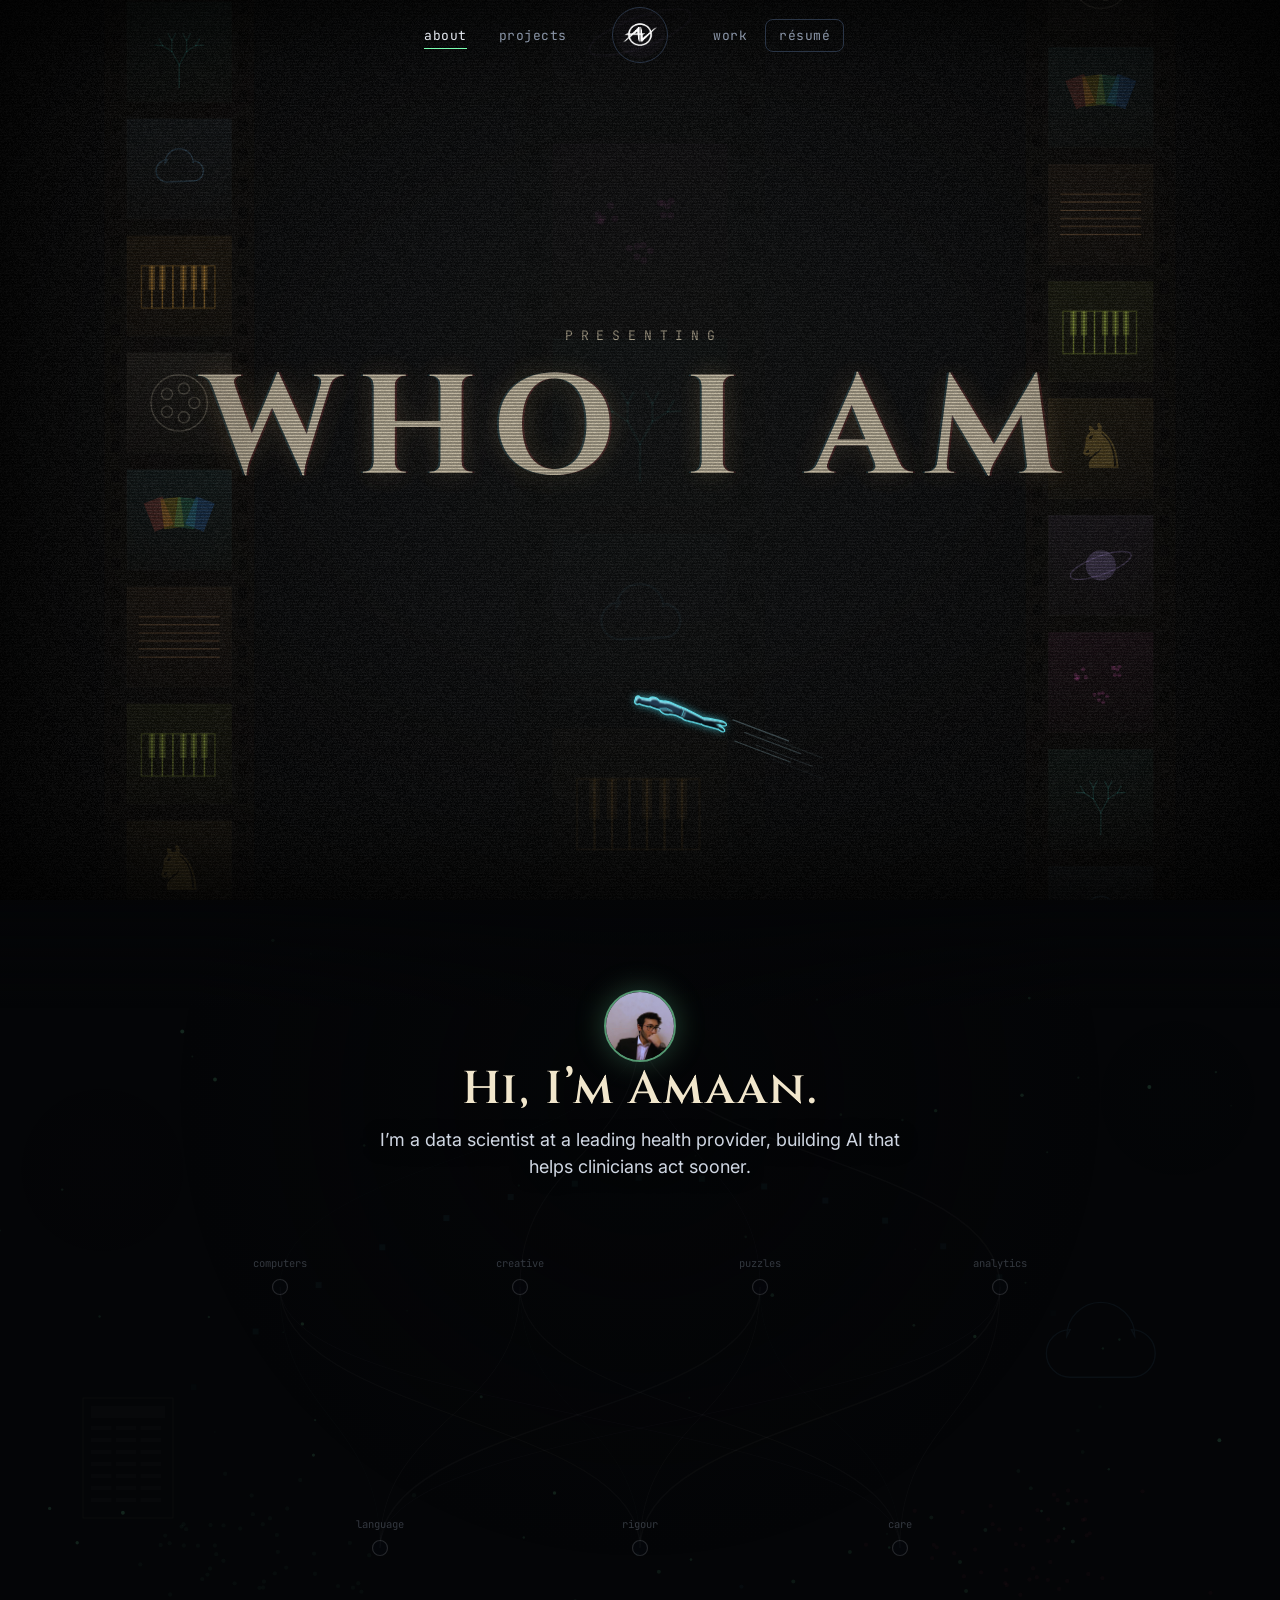
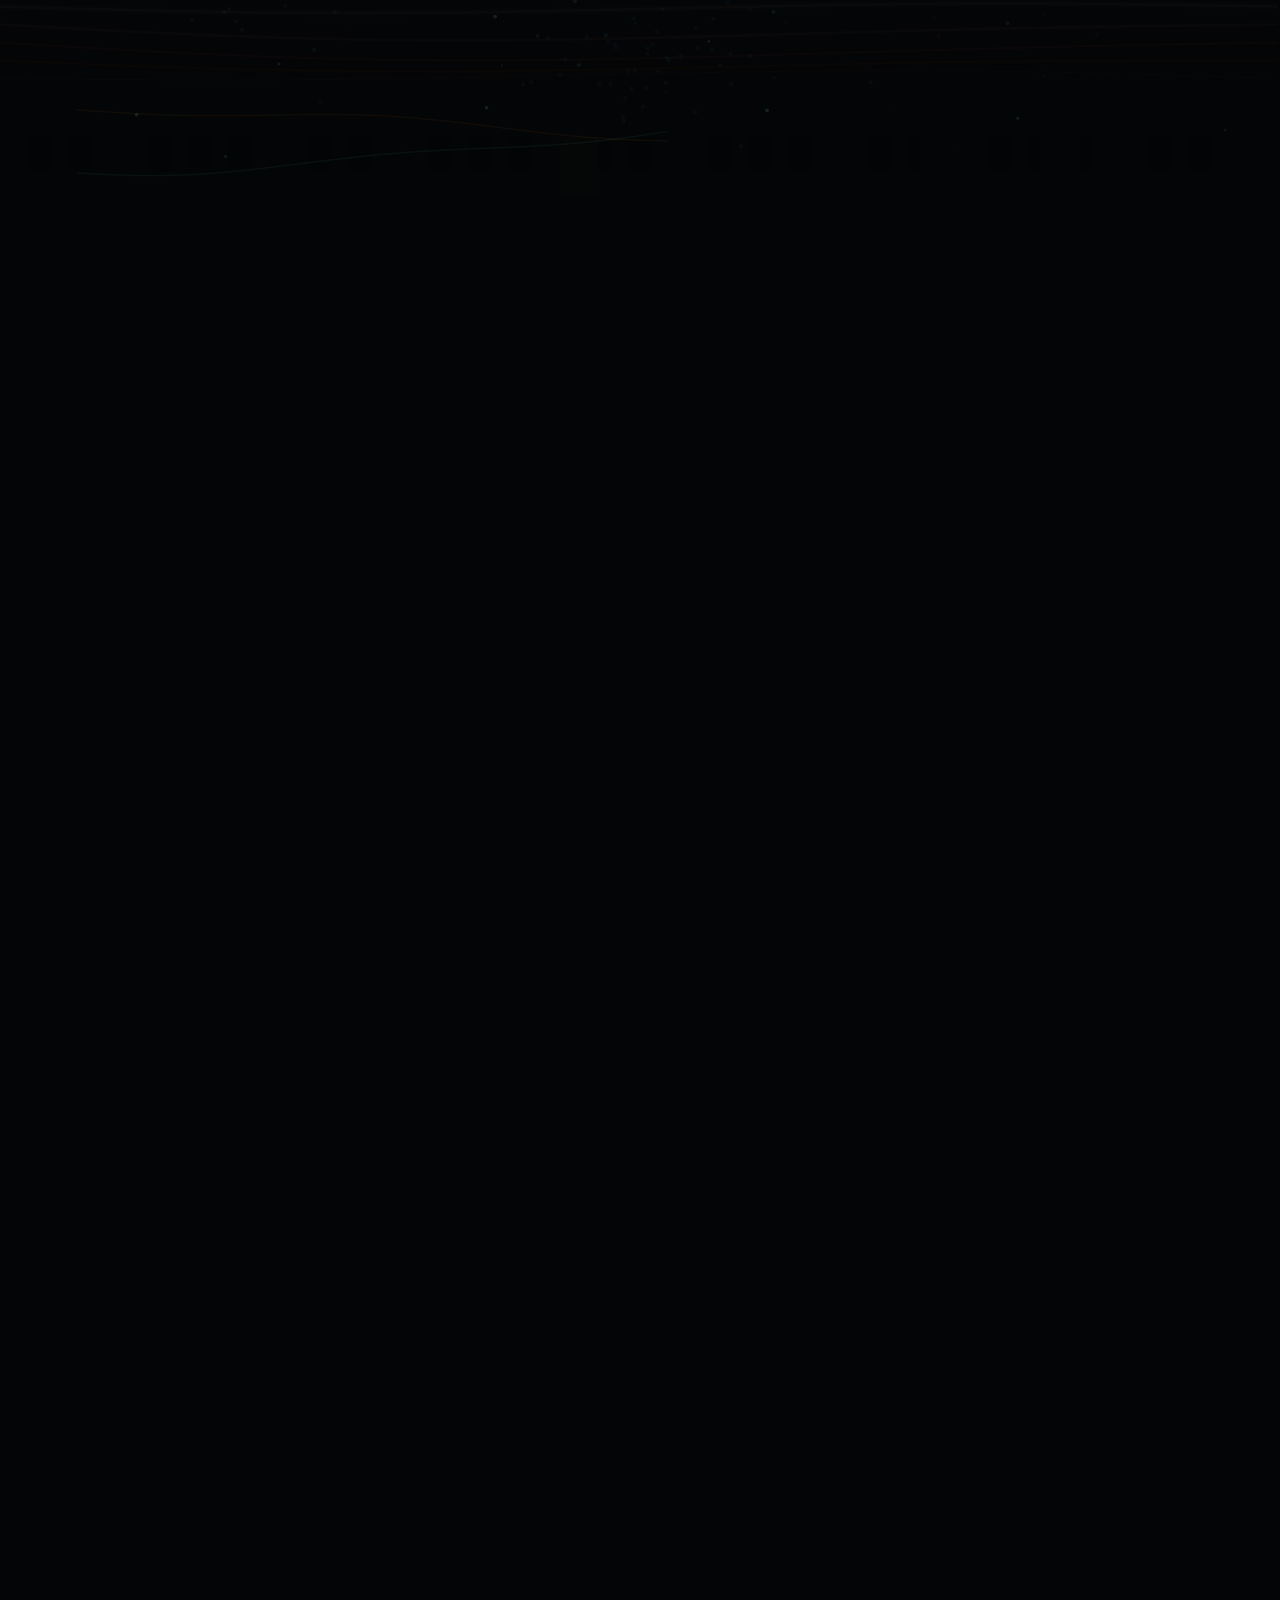
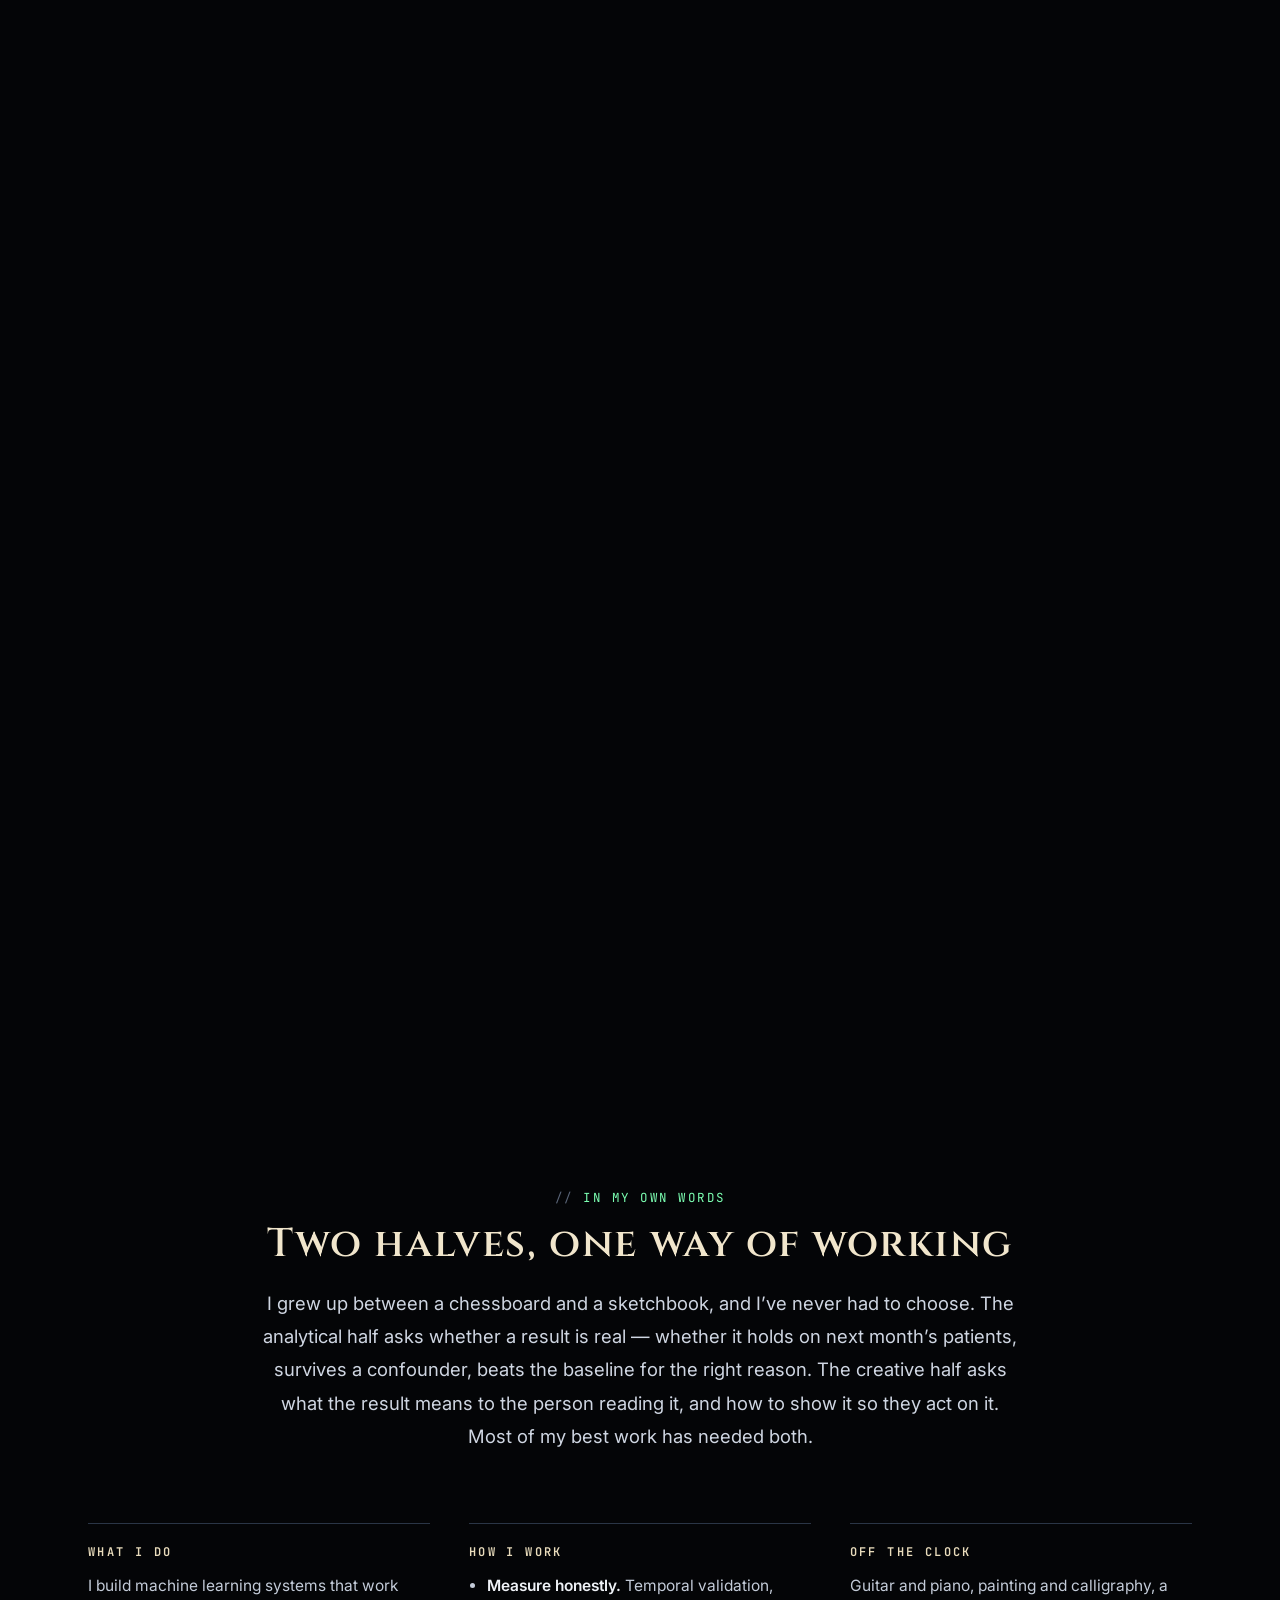
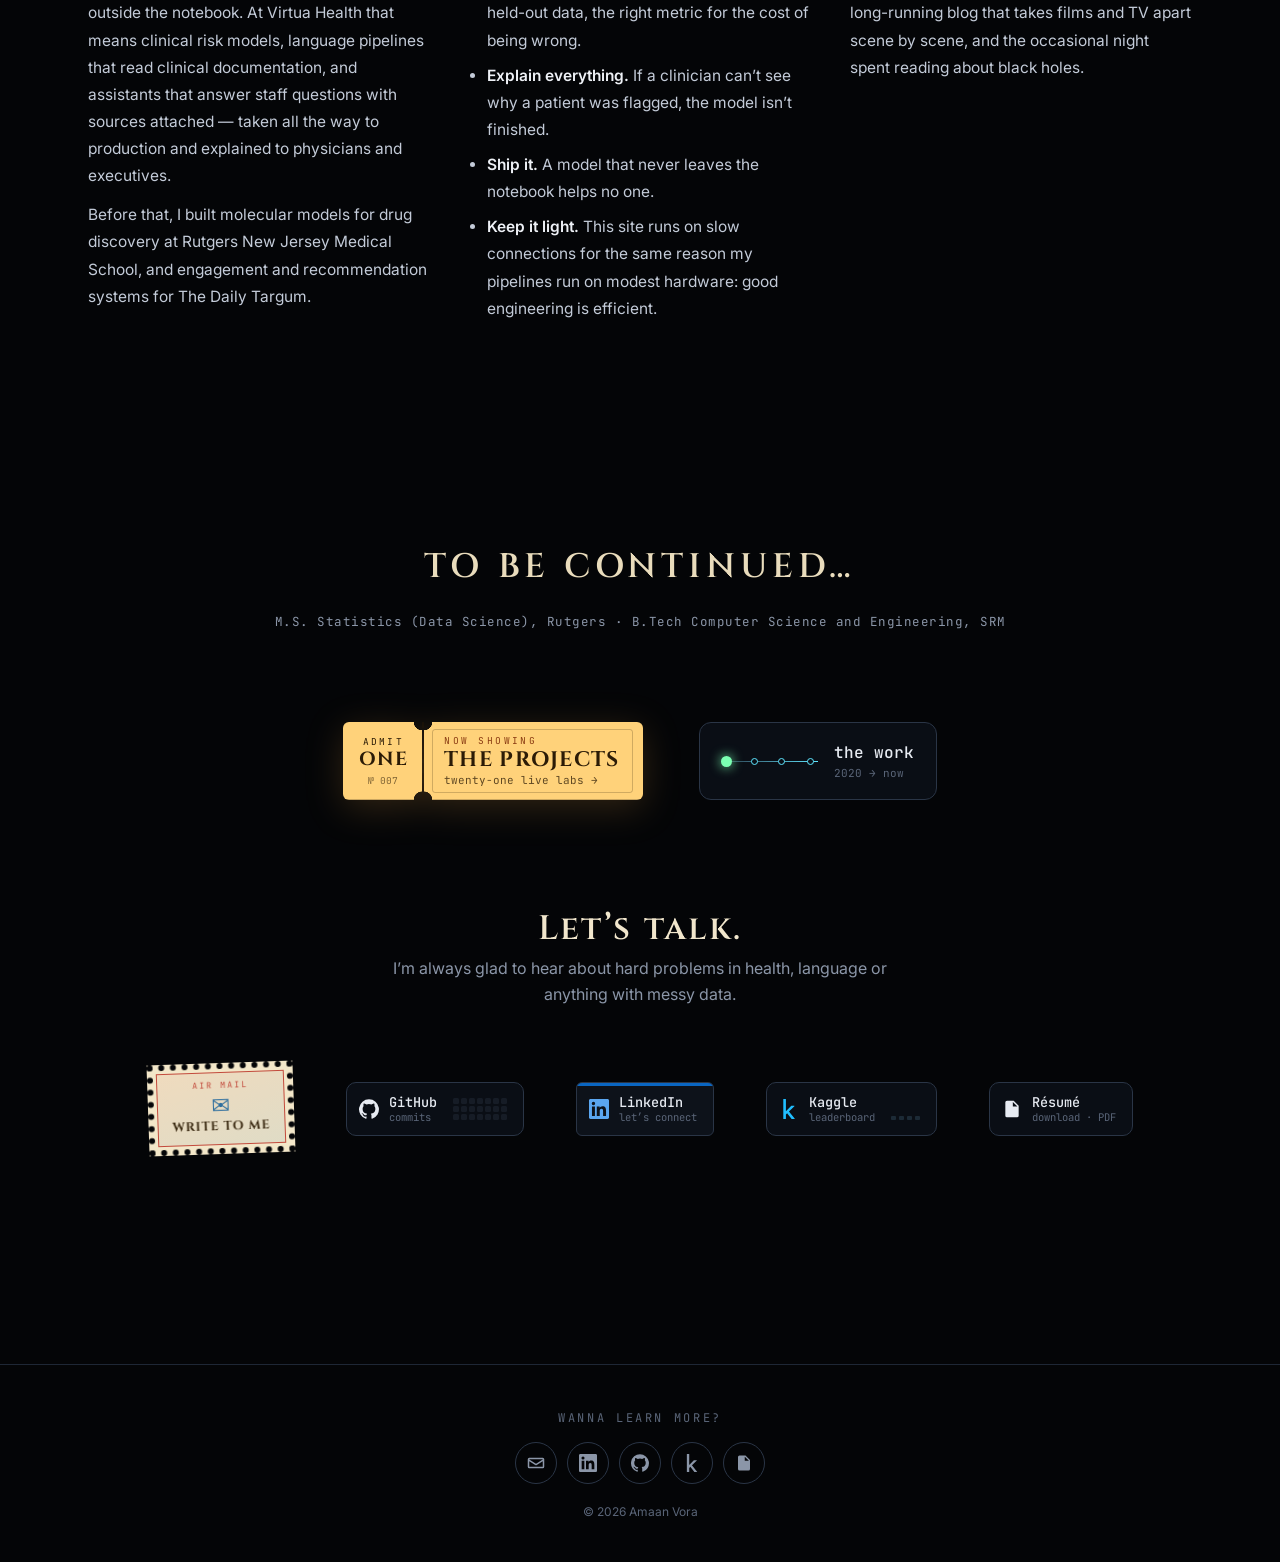
==== commit ea9375db: "Work: rewrite every experience from the résumé and statements only (no unsupported claims, no sepsis" ====
--- a/about.html
+++ b/about.html
@@ -63,7 +63,7 @@
       </div>
       <div class="beat now" data-k="7">
         <p class="slug">CARE · 2026</p>
-        <p class="line">Now at Virtua Health: sepsis alerts across three hospitals, and models that read what clinicians write.</p>
+        <p class="line">Now at Virtua Health: models that predict clinical risk, and models that read what clinicians write.</p>
       </div>
     </div>
   </section>
--- a/css/style.css
+++ b/css/style.css
@@ -674,3 +674,156 @@
 .lab-body input[type=text], .lab-body input:not([type]), .lab-body textarea { background: #0b0f16; border: 1px solid var(--line-2); color: var(--text); border-radius: 8px; padding: 8px 10px; font: 14px var(--sans); outline: none; box-sizing: border-box; }
 .lab-body input:not([type]):focus, .lab-body textarea:focus { border-color: var(--accent); }
 .lab-body textarea { font-family: var(--mono); font-size: 12.5px; line-height: 1.6; resize: vertical; }
+
+/* ---------- home: one continuous field, highlight reel ---------- */
+body[data-page="home"] .field { position: fixed; inset: 0; width: 100%; height: 100%; z-index: 0; pointer-events: none; opacity: 0; }
+body[data-page="home"] .hero { z-index: 2; }
+body[data-page="home"] .section, body[data-page="home"] .footer { position: relative; z-index: 1; background: transparent; }
+body[data-page="home"] .footer { border-top-color: rgba(30,39,53,.6); }
+.hero .headline { min-height: 2.1em; }
+.hero.done .socials { margin-top: 34px; }
+.hero .socials { margin-top: 34px; }
+.home-about .title { margin-bottom: 0; }
+.reel { display: grid; grid-template-columns: repeat(4, 1fr); gap: 1px; background: linear-gradient(90deg, transparent, rgba(42,53,70,.7) 12%, rgba(42,53,70,.7) 88%, transparent); border-top: 1px solid rgba(42,53,70,.55); border-bottom: 1px solid rgba(42,53,70,.55); }
+.reel .hl { background: rgba(6,8,12,.82); backdrop-filter: blur(3px); padding: 26px 22px 24px; display: flex; flex-direction: column; gap: 4px; min-height: 172px; transition: background .3s; }
+.reel .hl:hover { background: rgba(12,18,26,.9); }
+.reel .hl b { font-family: var(--mono); font-weight: 700; font-size: clamp(22px, 2.4vw, 30px); letter-spacing: -.02em; color: var(--text); line-height: 1.15; }
+.reel .hl:nth-child(4n+1) b { color: var(--accent); }
+.reel .hl .rl { font-family: var(--mono); font-size: 11.5px; letter-spacing: .14em; text-transform: uppercase; color: var(--accent-2); }
+.reel .hl p { margin: 8px 0 0; font-size: 14px; line-height: 1.6; color: #aab4c4; }
+@media (max-width: 960px) { .reel { grid-template-columns: 1fr 1fr; } }
+@media (max-width: 520px) { .reel { grid-template-columns: 1fr; } .reel .hl { min-height: 0; } }
+
+.story-home { max-width: 70ch; }
+.story-home p { font-size: clamp(17px, 1.7vw, 20px); line-height: 1.8; color: #c3cbd8; margin: 0 0 22px; }
+.story-home p:first-child { color: var(--text); }
+.story-home p:last-child { color: var(--text); margin-bottom: 0; }
+
+/* ---------- project pages: the four-step story, folded tech notes, chapters ---------- */
+.p-story { display: grid; grid-template-columns: repeat(4, 1fr); gap: 0; margin: 40px 0 0; border: 1px solid color-mix(in srgb, var(--accent) 25%, var(--line)); border-radius: 14px; overflow: hidden; }
+.p-story .ps { padding: 18px 20px 20px; border-right: 1px solid var(--line); position: relative; background: rgba(255,255,255,.015); }
+.p-story .ps:last-child { border-right: 0; background: color-mix(in srgb, var(--accent) 7%, transparent); }
+.p-story .ps:not(:last-child)::after { content: '→'; position: absolute; right: -9px; top: 18px; color: var(--accent); background: var(--bg); font-size: 13px; line-height: 1; padding: 2px 0; z-index: 1; }
+.p-story .ps-n { font-family: var(--mono); font-size: 11px; color: var(--accent); margin-right: 8px; }
+.p-story .ps-k { font-family: var(--mono); font-size: 11px; letter-spacing: .14em; text-transform: uppercase; color: var(--muted); }
+.p-story p { margin: 8px 0 0; font-size: 15px; line-height: 1.6; color: var(--text); }
+@media (max-width: 860px) { .p-story { grid-template-columns: 1fr 1fr; } .p-story .ps:nth-child(2) { border-right: 0; } .p-story .ps:nth-child(-n+2) { border-bottom: 1px solid var(--line); } .p-story .ps::after { display: none; } }
+@media (max-width: 520px) { .p-story { grid-template-columns: 1fr; } .p-story .ps { border-right: 0; border-bottom: 1px solid var(--line); } }
+.explain details.tech { margin-top: 8px; }
+.explain details.tech summary { cursor: pointer; list-style: none; font-family: var(--mono); font-size: 11.5px; color: var(--muted); display: inline-flex; gap: 6px; align-items: center; }
+.explain details.tech summary::-webkit-details-marker { display: none; }
+.explain details.tech summary::before { content: '+'; color: var(--accent); font-weight: 700; }
+.explain details.tech[open] summary::before { content: '–'; }
+.explain details.tech p { margin-top: 8px; font-size: 13.5px; color: #aab4c4; }
+.tabs button .ch-n { display: inline-grid; place-items: center; width: 19px; height: 19px; border-radius: 50%; border: 1px solid var(--line-2); font-size: 10.5px; margin-right: 8px; color: var(--muted); }
+.tabs button.on .ch-n { background: var(--accent); border-color: var(--accent); color: #06080c; font-weight: 700; }
+.next-ch { display: flex; margin: 22px 0 0 auto; background: none; border: 1px solid color-mix(in srgb, var(--accent) 45%, var(--line-2)); color: var(--accent); font: 600 12.5px var(--mono); padding: 9px 14px; border-radius: 999px; cursor: pointer; gap: 8px; }
+.next-ch:hover { background: color-mix(in srgb, var(--accent) 12%, transparent); }
+
+/* ---------- lab skins: each lab dressed for its domain ---------- */
+body[data-theme] .lab { background-color: var(--skin-bg, var(--bg-2)); background-image: var(--skin-tex, none); }
+body[data-theme] .lab-bar, body[data-theme] .tabs { background: var(--skin-bar, #0a0e15); }
+body[data-theme] .lab .panel, body[data-theme] .lab .kpi { background: var(--skin-panel, var(--panel)); border-color: var(--skin-line, var(--line)); }
+body[data-theme] .lab .panel h4 b, body[data-theme] .tabs button { font-family: var(--skin-font, var(--mono)); }
+body[data-theme] .lab .explain { background: linear-gradient(90deg, color-mix(in srgb, var(--accent) 9%, transparent), transparent 70%); }
+/* markets: a trading terminal */
+body[data-theme="finance"] { --skin-bg: #07090a; --skin-bar: #0b0f0c; --skin-panel: #0b100d; --skin-line: #1b2a20; --skin-tex: linear-gradient(rgba(95,211,141,.035) 1px, transparent 1px), linear-gradient(90deg, rgba(95,211,141,.035) 1px, transparent 1px); }
+body[data-theme="finance"] .lab { background-size: 22px 22px; }
+body[data-theme="finance"] .lab-bar::after { content: 'AAPL 0.4%  ·  JNJ −0.2%  ·  PFE 1.1%  ·  MRK 0.6%  ·  ABBV −0.3%'; font-size: 11px; color: #5fd38d; opacity: .6; white-space: nowrap; overflow: hidden; max-width: 34%; }
+/* banking: a calm risk desk */
+body[data-theme="bank"] { --skin-bg: #0a0f1a; --skin-bar: #0c1322; --skin-panel: #0e1626; --skin-line: #1d2a42; --skin-tex: radial-gradient(1200px 400px at 100% 0, rgba(106,168,255,.08), transparent 60%); }
+/* deep learning: a topographic survey */
+body[data-theme="survey"] { --skin-bg: #070b10; --skin-panel: #0b1118; --skin-tex: repeating-radial-gradient(circle at 80% 10%, rgba(94,230,255,.035) 0 1px, transparent 1px 26px); }
+/* streaming catalogue */
+body[data-theme="stream"] { --skin-bg: #0b0708; --skin-bar: #120a0b; --skin-panel: #140c0d; --skin-line: #2c1a1c; --skin-tex: linear-gradient(180deg, rgba(255,90,95,.07), transparent 220px); --skin-font: var(--sans); }
+/* TV game show: stage lights */
+body[data-theme="show"] { --skin-bg: #0d0914; --skin-bar: #130d1d; --skin-panel: #150f20; --skin-line: #2a2040; --skin-tex: radial-gradient(500px 260px at 20% 0, rgba(255,181,71,.12), transparent 70%), radial-gradient(500px 260px at 80% 0, rgba(255,107,139,.1), transparent 70%); --skin-font: var(--sans); }
+/* privacy: a secured console */
+body[data-theme="security"] { --skin-bg: #08070e; --skin-panel: #0e0c18; --skin-line: #231d3a; --skin-tex: url("data:image/svg+xml,%3Csvg xmlns='http://www.w3.org/2000/svg' width='28' height='48'%3E%3Cpath d='M14 0l14 8v16l-14 8-14-8V8z' fill='none' stroke='%23a78bfa' stroke-opacity='.06'/%3E%3C/svg%3E"); }
+/* clinical: claims desk and public health — clean slate blue, rounded, sans */
+body[data-theme="claims"], body[data-theme="publichealth"] { --skin-bg: #0a1117; --skin-bar: #0d1820; --skin-panel: #0f1a23; --skin-line: #1e3140; --skin-font: var(--sans); --skin-tex: linear-gradient(180deg, rgba(79,179,232,.06), transparent 160px); }
+body[data-theme="claims"] .lab-bar::after { content: ''; flex: 0 0 120px; height: 14px; margin-left: 12px; background: url("data:image/svg+xml,%3Csvg xmlns='http://www.w3.org/2000/svg' width='120' height='14'%3E%3Cpath d='M0 7h40l5-6 6 12 5-9 4 3h60' fill='none' stroke='%234fb3e8' stroke-width='1.3'/%3E%3C/svg%3E") no-repeat; opacity: .8; }
+/* documents: paper on a dark desk */
+body[data-theme="docs"] { --skin-bg: #0f0e0c; --skin-bar: #15130f; --skin-panel: #16140f; --skin-line: #2c271d; --skin-font: Georgia, 'Times New Roman', serif; --skin-tex: radial-gradient(900px 300px at 50% 0, rgba(233,216,166,.06), transparent 70%); }
+/* research: a library — leather and serif */
+body[data-theme="research"] { --skin-bg: #100d0a; --skin-bar: #16110c; --skin-panel: #17120d; --skin-line: #2e2418; --skin-font: Georgia, 'Times New Roman', serif; --skin-tex: repeating-linear-gradient(90deg, rgba(214,180,106,.025) 0 2px, transparent 2px 60px); }
+/* maritime: a navy chart table with brass */
+body[data-theme="maritime"] { --skin-bg: #08101a; --skin-bar: #0b1522; --skin-panel: #0d1826; --skin-line: #20344c; --skin-font: Georgia, 'Times New Roman', serif; --skin-tex: url("data:image/svg+xml,%3Csvg xmlns='http://www.w3.org/2000/svg' width='160' height='40'%3E%3Cpath d='M0 20q20-10 40 0t40 0 40 0 40 0' fill='none' stroke='%238fb8de' stroke-opacity='.05'/%3E%3C/svg%3E"); }
+/* real estate: blueprint */
+body[data-theme="realestate"] { --skin-bg: #08121a; --skin-panel: #0b1821; --skin-line: #1a3342; --skin-tex: linear-gradient(rgba(62,207,142,.04) 1px, transparent 1px), linear-gradient(90deg, rgba(62,207,142,.04) 1px, transparent 1px), linear-gradient(rgba(62,207,142,.02) 1px, transparent 1px), linear-gradient(90deg, rgba(62,207,142,.02) 1px, transparent 1px); --skin-font: var(--sans); }
+body[data-theme="realestate"] .lab { background-size: 100px 100px, 100px 100px, 20px 20px, 20px 20px; }
+/* consumer tech: brushed graphite */
+body[data-theme="device"] { --skin-bg: #0b0d11; --skin-bar: #101319; --skin-panel: #12151c; --skin-line: #242a36; --skin-font: var(--sans); --skin-tex: repeating-linear-gradient(0deg, rgba(255,255,255,.012) 0 1px, transparent 1px 3px); }
+/* cricket: floodlit pitch */
+body[data-theme="sports"] { --skin-bg: #061109; --skin-bar: #08160c; --skin-panel: #0a1a0f; --skin-line: #173322; --skin-font: var(--sans); --skin-tex: repeating-linear-gradient(90deg, rgba(74,222,128,.035) 0 60px, transparent 60px 120px), radial-gradient(800px 300px at 50% 0, rgba(250,204,21,.08), transparent 70%); }
+/* world briefing: map dots */
+body[data-theme="world"] { --skin-bg: #070c14; --skin-panel: #0b121d; --skin-line: #1a2738; --skin-tex: radial-gradient(rgba(96,165,250,.08) 1px, transparent 1.4px); }
+body[data-theme="world"] .lab { background-size: 14px 14px; }
+/* social feed */
+body[data-theme="social"] { --skin-bg: #080c12; --skin-panel: #0d141d; --skin-line: #1b2838; --skin-font: var(--sans); --skin-tex: linear-gradient(135deg, rgba(56,189,248,.06), transparent 40%, rgba(244,114,182,.05)); }
+/* search console */
+body[data-theme="search"] { --skin-bg: #0b0a07; --skin-bar: #11100a; --skin-panel: #12110b; --skin-line: #2a2716; --skin-tex: linear-gradient(rgba(251,191,36,.03) 50%, transparent 50%); }
+body[data-theme="search"] .lab { background-size: 100% 4px; }
+/* help-desk chat */
+body[data-theme="chat"] { --skin-bg: #0a0b14; --skin-panel: #10121e; --skin-line: #20233a; --skin-font: var(--sans); --skin-tex: radial-gradient(700px 300px at 0 100%, rgba(129,140,248,.08), transparent 70%); }
+/* board games: felt and wood */
+body[data-theme="game"] { --skin-bg: #0b1410; --skin-bar: #2a1d14; --skin-panel: #0f1a14; --skin-line: #23362b; --skin-font: Georgia, 'Times New Roman', serif; --skin-tex: radial-gradient(900px 500px at 50% 40%, rgba(46,120,80,.22), transparent 70%); }
+body[data-theme="game"] .lab-bar, body[data-theme="game"] .tabs { color: #e8d5b0; border-color: #3b2a1e; }
+body[data-theme="game"] .tabs button { color: #cdb894; }
+/* puzzle book */
+body[data-theme="puzzle"] { --skin-bg: #0c0d10; --skin-panel: #121317; --skin-line: #2a2d35; --skin-tex: linear-gradient(rgba(229,231,235,.03) 1px, transparent 1px), linear-gradient(90deg, rgba(229,231,235,.03) 1px, transparent 1px); }
+body[data-theme="puzzle"] .lab { background-size: 30px 30px; }
+
+/* ---------- project pages: everything laid out, nothing behind menus ---------- */
+.metrics.m1 { grid-template-columns: 1fr; max-width: 360px; } .metrics.m2 { grid-template-columns: 1fr 1fr; max-width: 560px; }
+.lab-body .tabpane { display: block; }
+.lab-body .tabpane + .tabpane { margin-top: 44px; padding-top: 30px; border-top: 1px dashed var(--skin-line, var(--line-2)); }
+.ch-h { display: flex; align-items: baseline; gap: 12px; margin: 0 0 14px; font-family: var(--skin-font, var(--sans)); font-size: clamp(19px, 2vw, 23px); font-weight: 650; text-transform: capitalize; }
+.ch-h span { font-family: var(--mono); font-size: 12px; color: var(--accent); }
+.explain .tech { margin-top: 8px; padding-top: 8px; border-top: 1px dashed rgba(255,255,255,.08); }
+.explain .tech p { font-size: 13.5px; color: #9aa6b8; margin: 0 0 6px; }
+.lab .srcs, .lab .next-ch { display: none; }
+.pcard.linked { cursor: pointer; }
+
+/* ---------- whole-page domain themes: the page wears the same skin as its lab ---------- */
+body[data-theme][data-page="projects"] { background-color: var(--skin-bg, var(--bg)); background-image: var(--skin-tex, none); }
+body[data-theme] .pd-head { border-bottom-color: var(--skin-line, var(--line)); background: transparent; }
+body[data-theme] .pd-head h1 { font-family: var(--skin-font, var(--sans)); }
+body[data-theme] .metrics { background: var(--skin-line, var(--line)); border-color: var(--skin-line, var(--line)); }
+body[data-theme] .metrics div, body[data-theme] .p-story .ps { background: var(--skin-panel, var(--bg-2)); }
+body[data-theme] .p-story { border-color: var(--skin-line, var(--line)); }
+body[data-theme] .lab { background-color: transparent; background-image: none; border-color: var(--skin-line, var(--line-2)); }
+body[data-theme] .lab-bar { background: var(--skin-bar, #0a0e15); }
+body[data-theme="finance"] .lab, body[data-theme="realestate"] .lab, body[data-theme="world"] .lab, body[data-theme="search"] .lab, body[data-theme="puzzle"] .lab { background-size: auto; }
+body[data-theme="finance"][data-page="projects"] { background-size: 22px 22px; }
+body[data-theme="realestate"][data-page="projects"] { background-size: 100px 100px, 100px 100px, 20px 20px, 20px 20px; }
+body[data-theme="world"][data-page="projects"] { background-size: 14px 14px; }
+body[data-theme="search"][data-page="projects"] { background-size: 100% 4px; }
+body[data-theme="puzzle"][data-page="projects"] { background-size: 30px 30px; }
+/* games: the whole page is the table — felt, wood rails, serif type */
+body[data-theme="game"][data-page="projects"] { background: radial-gradient(1200px 900px at 50% 400px, #17402b, #0a1d13 70%); background-color: #0a1d13; }
+body[data-theme="game"] .pd-head { border-bottom: 10px solid #3b2a1e; box-shadow: inset 0 -2px 0 #6b4c33; }
+body[data-theme="game"] .pd-head h1 { color: #f3e7c9; }
+body[data-theme="game"] .lab { border: 8px solid #3b2a1e; border-radius: 10px; }
+/* TV game show (La Ghigliottina): studio stage — spotlights, gold, bold type */
+body[data-theme="show"][data-page="projects"] { background: radial-gradient(700px 520px at 18% -10%, rgba(255,181,71,.22), transparent 70%), radial-gradient(700px 520px at 82% -10%, rgba(255,107,139,.18), transparent 70%), linear-gradient(#120b1c, #0b0712 900px); background-color: #0b0712; }
+body[data-theme="show"] .pd-head h1 { font-weight: 800; letter-spacing: -.01em; background: linear-gradient(180deg, #ffe3a3, #ffb547); -webkit-background-clip: text; background-clip: text; color: transparent; }
+body[data-theme="show"] .pd-head { border-bottom: 2px solid transparent; border-image: repeating-linear-gradient(90deg, #ffb547 0 10px, transparent 10px 22px) 1; }
+body[data-theme="show"] .lab { border: 2px solid rgba(255,181,71,.45); box-shadow: 0 0 0 6px rgba(255,181,71,.06), 0 40px 120px -40px rgba(255,107,139,.35); }
+body[data-theme="puzzle"] .pd-head h1 { font-family: var(--mono); }
+/* clinical pages: calm, clean, rounded */
+body[data-theme="claims"] .pd-head h1, body[data-theme="publichealth"] .pd-head h1 { font-weight: 600; }
+
+/* ---------- project overview: key points, collapsible ---------- */
+.p-ov { margin: 40px 0 0; border: 1px solid var(--skin-line, var(--line)); border-radius: 14px; background: var(--skin-panel, var(--bg-2)); }
+.p-ov summary { cursor: pointer; list-style: none; padding: 16px 20px; font-family: var(--skin-font, var(--sans)); font-weight: 650; font-size: 18px; display: flex; align-items: center; gap: 10px; }
+.p-ov summary::-webkit-details-marker { display: none; }
+.p-ov summary::after { content: '–'; margin-left: auto; font-family: var(--mono); color: var(--accent); }
+.p-ov:not([open]) summary::after { content: '+'; }
+.p-ov .ov-grid { display: grid; grid-template-columns: repeat(auto-fit, minmax(260px, 1fr)); gap: 4px 34px; padding: 0 20px 18px; border-top: 1px solid var(--skin-line, var(--line)); }
+.p-ov h3 { margin: 16px 0 6px; font-family: var(--mono); font-size: 11.5px; font-weight: 600; letter-spacing: .12em; text-transform: uppercase; color: var(--accent); }
+.p-ov ul { margin: 0; padding-left: 16px; }
+.p-ov li { font-size: 14.5px; line-height: 1.6; color: #cfd6e2; margin-bottom: 6px; }
+html:has(body[data-page="projects"][data-theme]) { background: none; }
+.wm-card { overscroll-behavior: contain; }
+.wm-logo:has(img) { width: auto; min-width: 64px; padding: 0 12px; } .wm-logo img { max-width: 150px; max-height: 40px; }
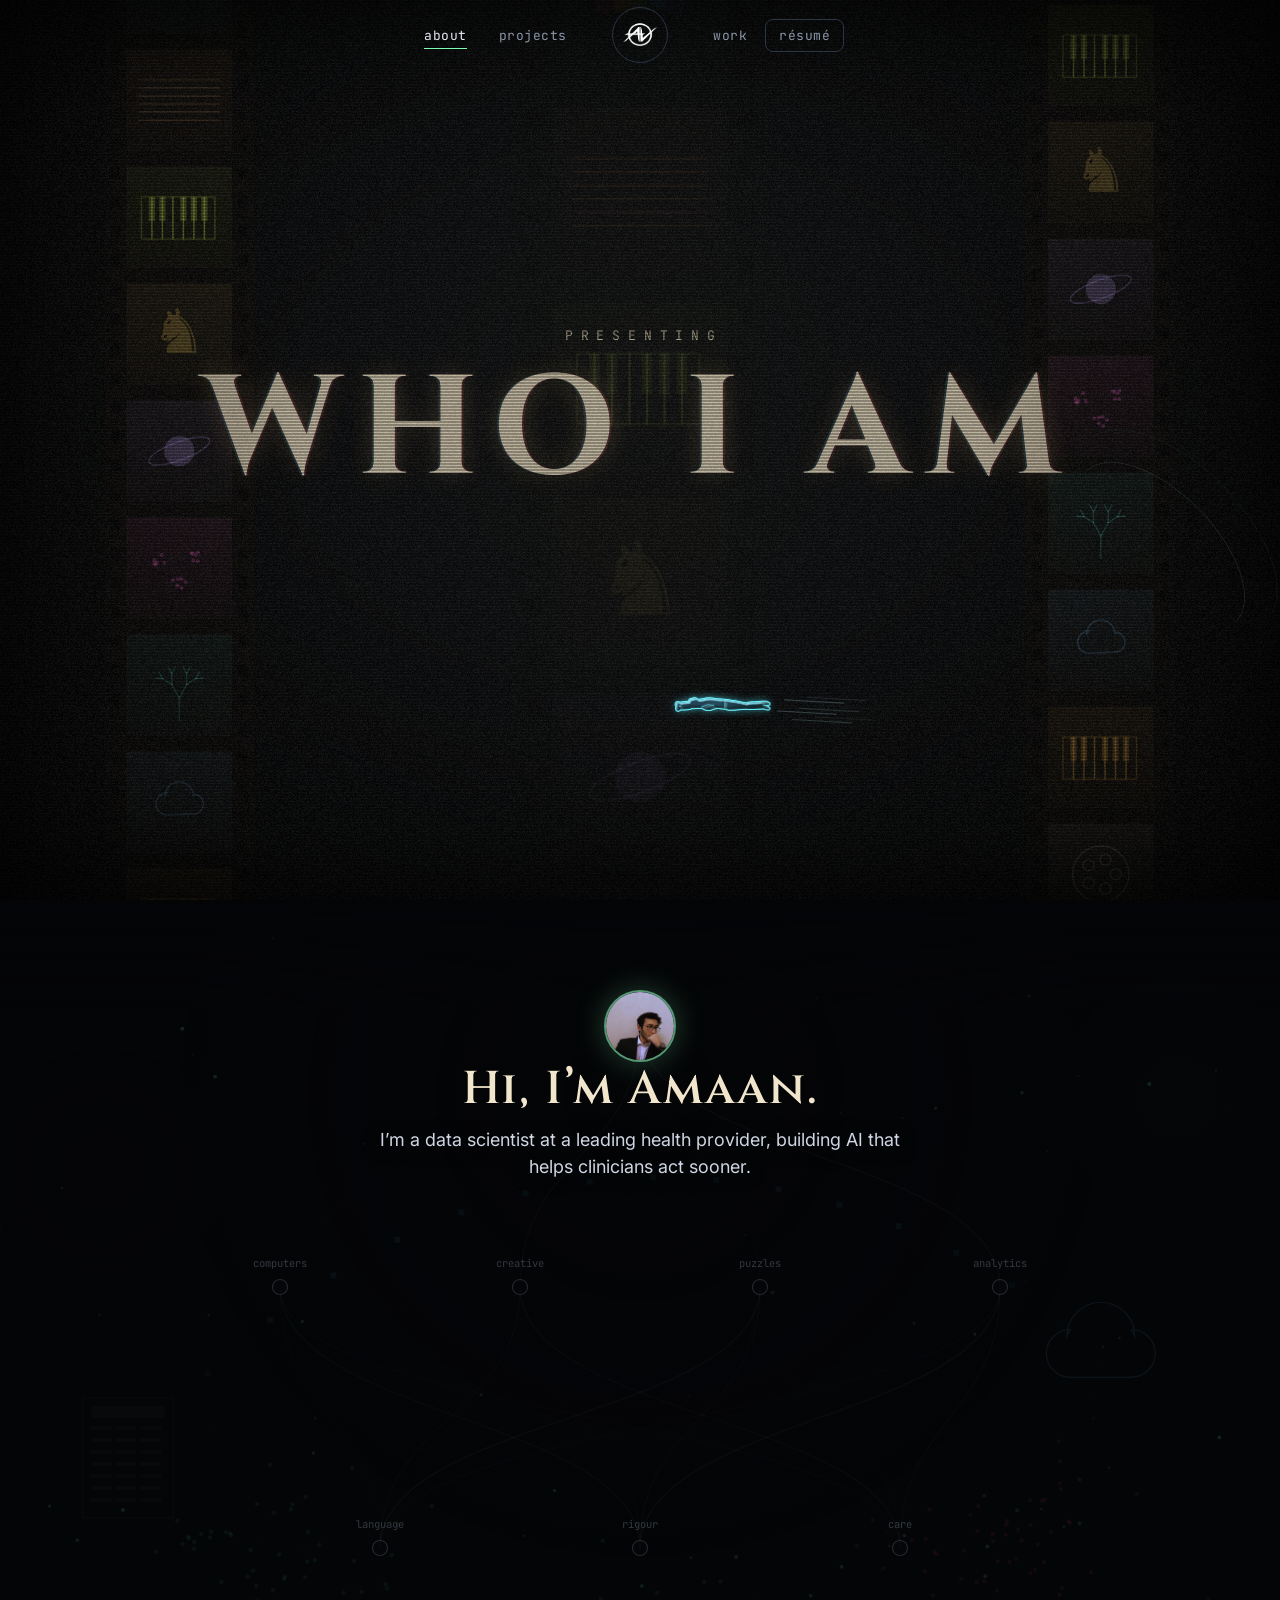
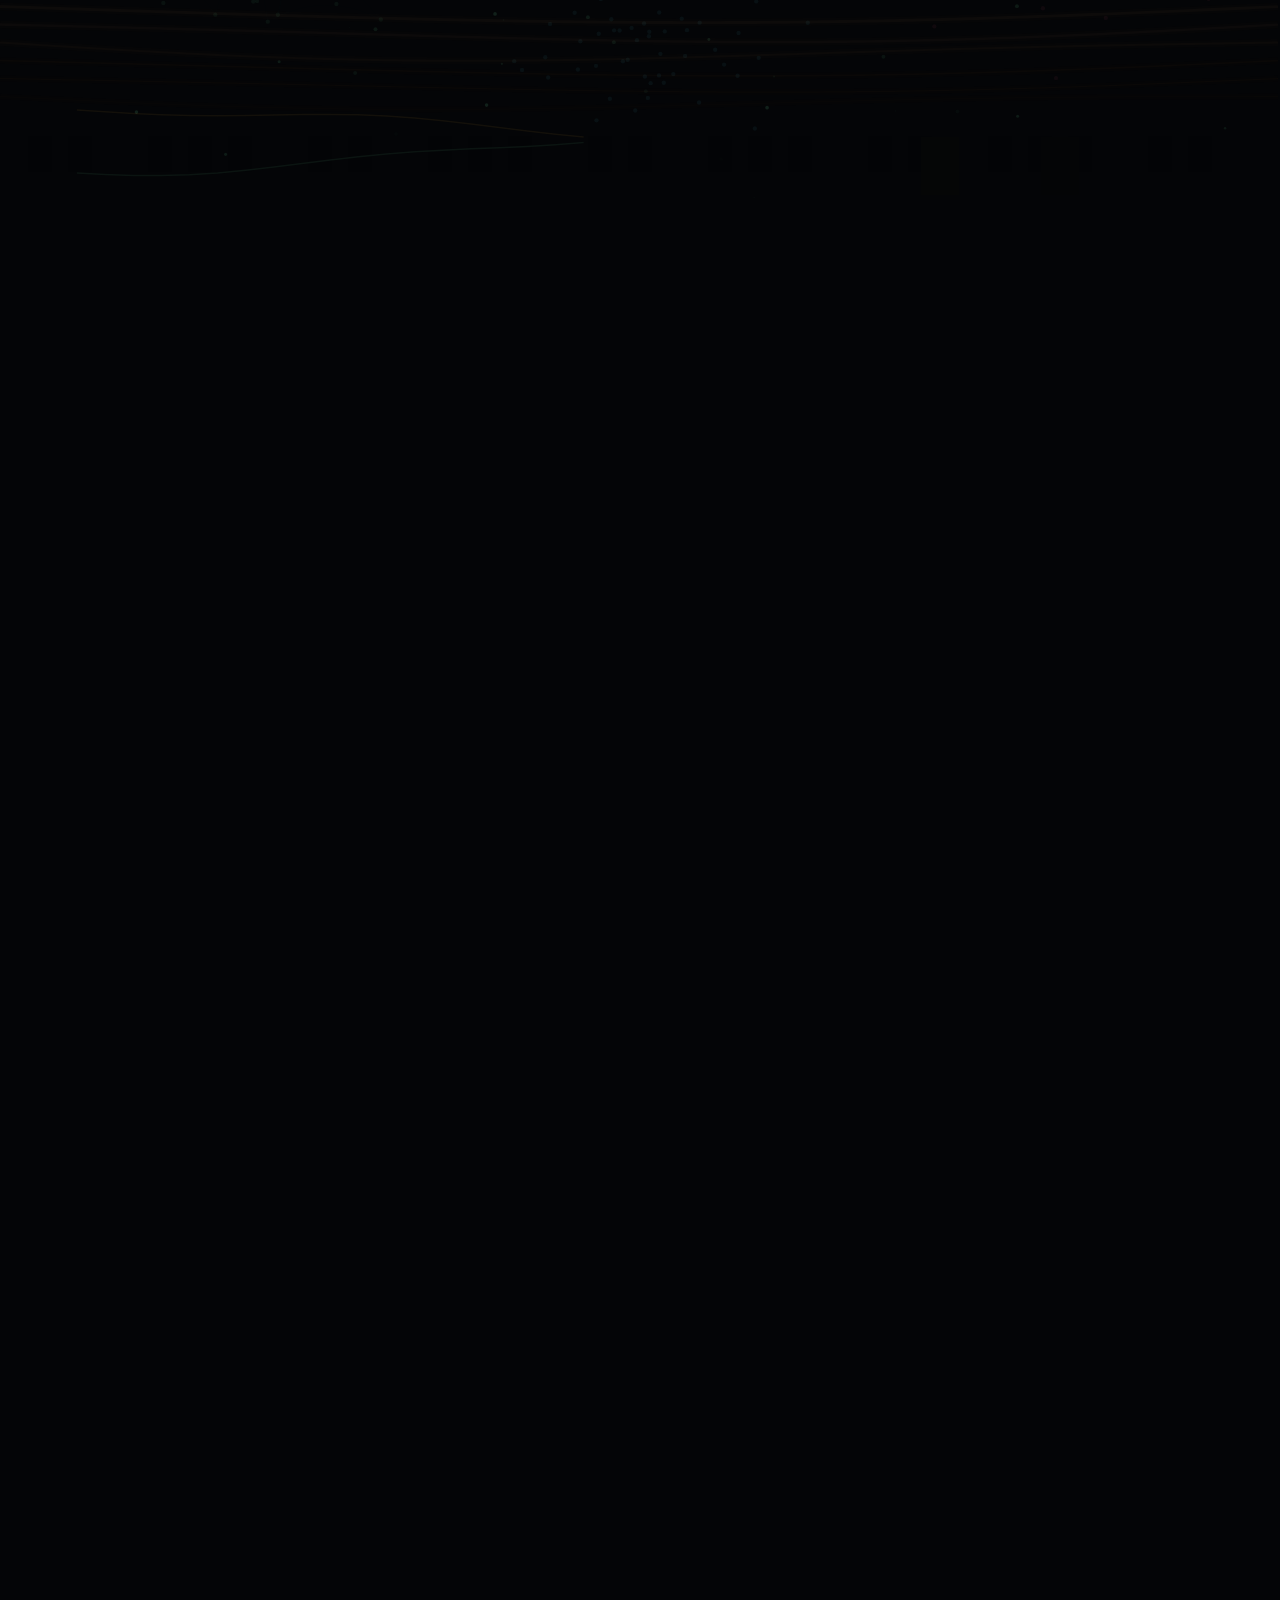
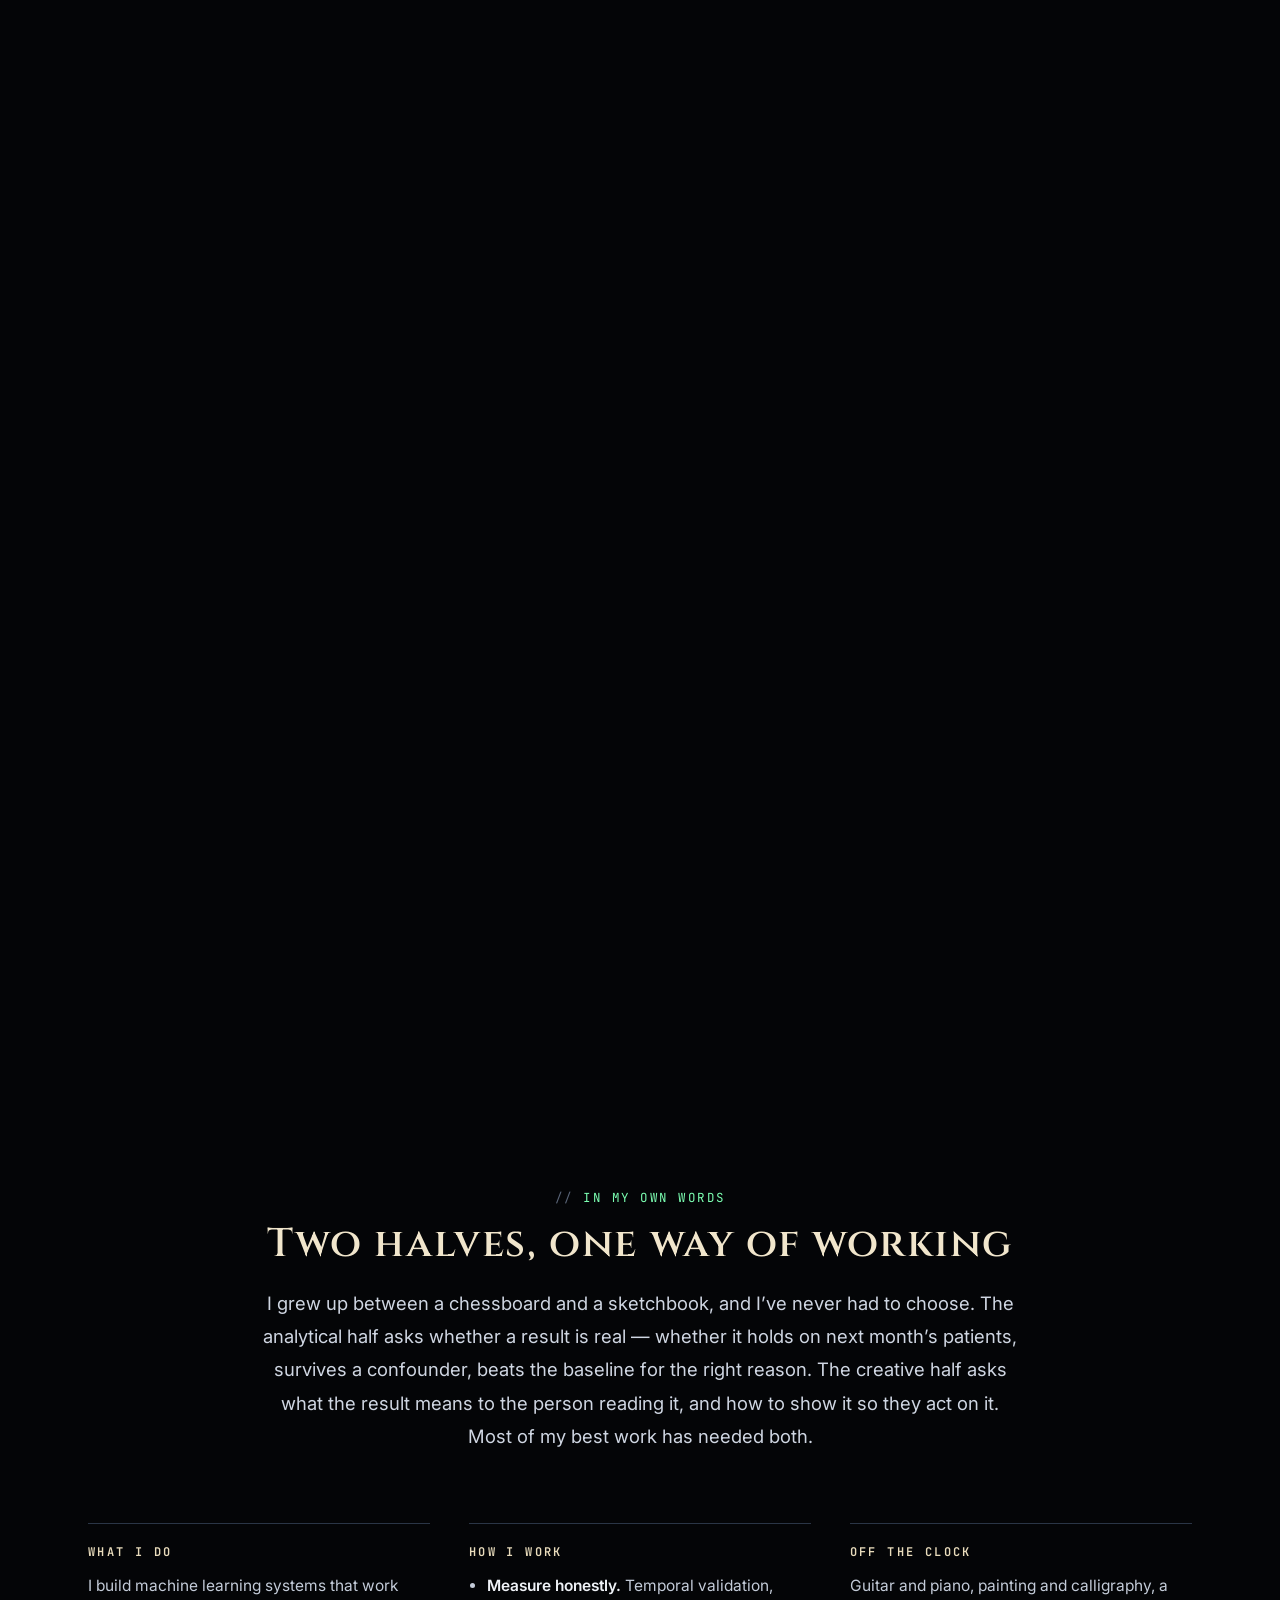
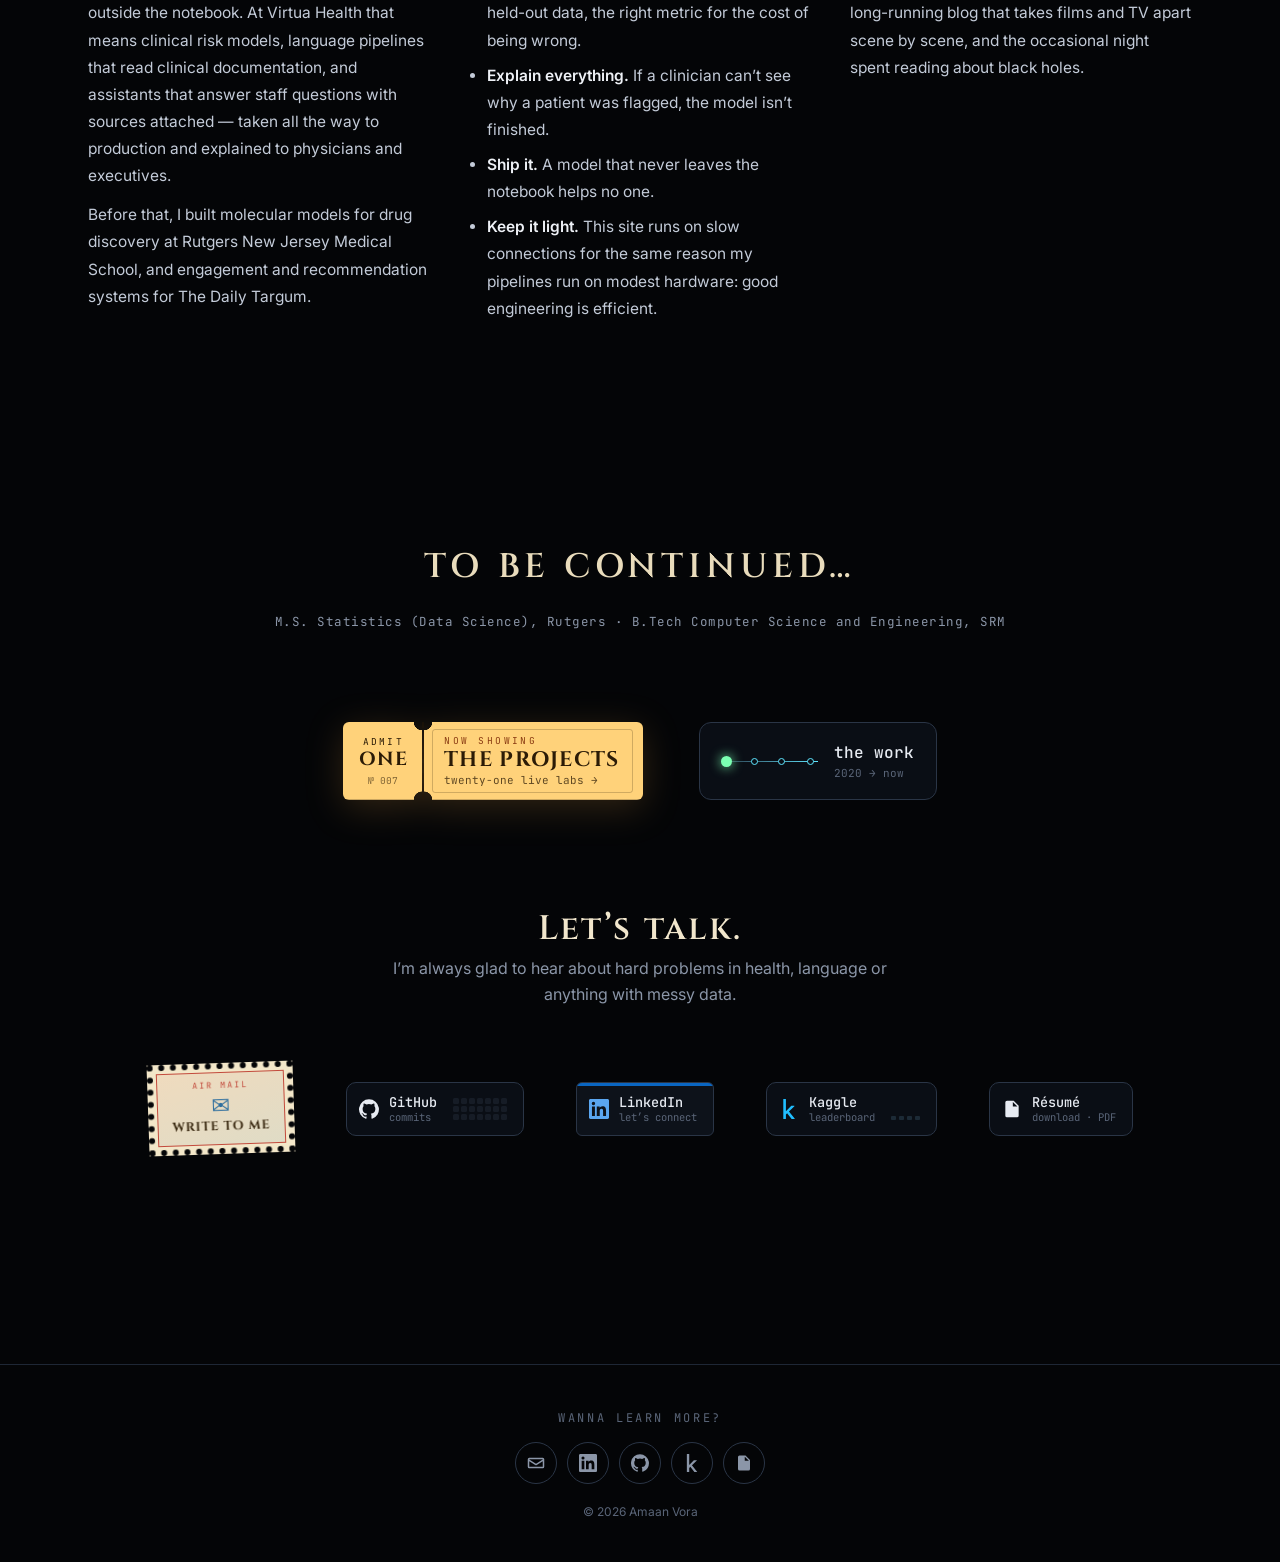
==== commit bcc2521a: "Virtua Health logo everywhere; home work timeline: one line on the org, one on the role Co-Authored-" ====
--- a/about.html
+++ b/about.html
@@ -64,6 +64,7 @@
       <div class="beat now" data-k="7">
         <p class="slug">CARE · 2026</p>
         <p class="line">Now at Virtua Health: models that predict clinical risk, and models that read what clinicians write.</p>
+        <span class="beat-logo"><img src="assets/logos/virtua.svg" alt="Virtua Health logo"></span>
       </div>
     </div>
   </section>
--- a/css/style.css
+++ b/css/style.css
@@ -209,7 +209,7 @@
 .timeline .axis i { position: absolute; inset: 0; background: linear-gradient(90deg, var(--accent-2), var(--accent)); transform-origin: left; transform: scaleX(0); transition: transform 1.6s cubic-bezier(.6,.1,.2,1); }
 .timeline.in .axis i { transform: scaleX(1); }
 .timeline .axis::after { content: ''; position: absolute; right: -2px; top: -4px; border: 5px solid transparent; border-left: 8px solid var(--accent); }
-.tnode { position: relative; padding: 0 18px; height: 340px; }
+.tnode { position: relative; padding: 0 18px; height: 380px; }
 .tnode .above { position: absolute; left: 18px; right: 18px; bottom: calc(340px - 210px + 22px); display: flex; flex-direction: column; gap: 4px; }
 .tnode .dates { font-family: var(--mono); font-size: 12px; color: var(--accent); }
 .tnode .org { font-size: 18px; font-weight: 650; }
@@ -219,6 +219,9 @@
 .tnode .dot { position: absolute; left: 18px; top: 203px; width: 16px; height: 16px; border-radius: 50%; background: var(--bg); border: 2px solid var(--accent); transform: scale(0); transition: transform .4s cubic-bezier(.3,1.6,.5,1); }
 .tnode .dot::after { content: ''; position: absolute; inset: 3px; border-radius: 50%; background: var(--accent); box-shadow: 0 0 14px var(--accent); }
 .timeline.in .tnode .dot { transform: scale(1); }
+.tnode .logo img.plate { background: #fff; padding: 8px 12px; border-radius: 8px; opacity: 1; max-width: 190px; box-sizing: content-box; max-height: 26px; }
+.tnode .below p { margin: 0 0 6px; }
+.tnode .below p:first-child { color: var(--text); opacity: .8; }
 .tnode .below { position: absolute; top: 240px; left: 18px; right: 18px; font-size: 14px; color: var(--muted); line-height: 1.55; opacity: 0; transform: translateY(8px); transition: .6s; }
 .timeline.in .tnode .below { opacity: 1; transform: none; }
 .tnode .stem { position: absolute; left: 25px; top: 176px; width: 2px; height: 27px; background: linear-gradient(transparent, var(--line-2)); }
@@ -827,3 +830,6 @@
 html:has(body[data-page="projects"][data-theme]) { background: none; }
 .wm-card { overscroll-behavior: contain; }
 .wm-logo:has(img) { width: auto; min-width: 64px; padding: 0 12px; } .wm-logo img { max-width: 150px; max-height: 40px; }
+
+.beat .beat-logo { display: inline-block; margin-top: 14px; background: #fff; padding: 8px 12px; border-radius: 8px; }
+.beat .beat-logo img { display: block; height: 22px; width: auto; }
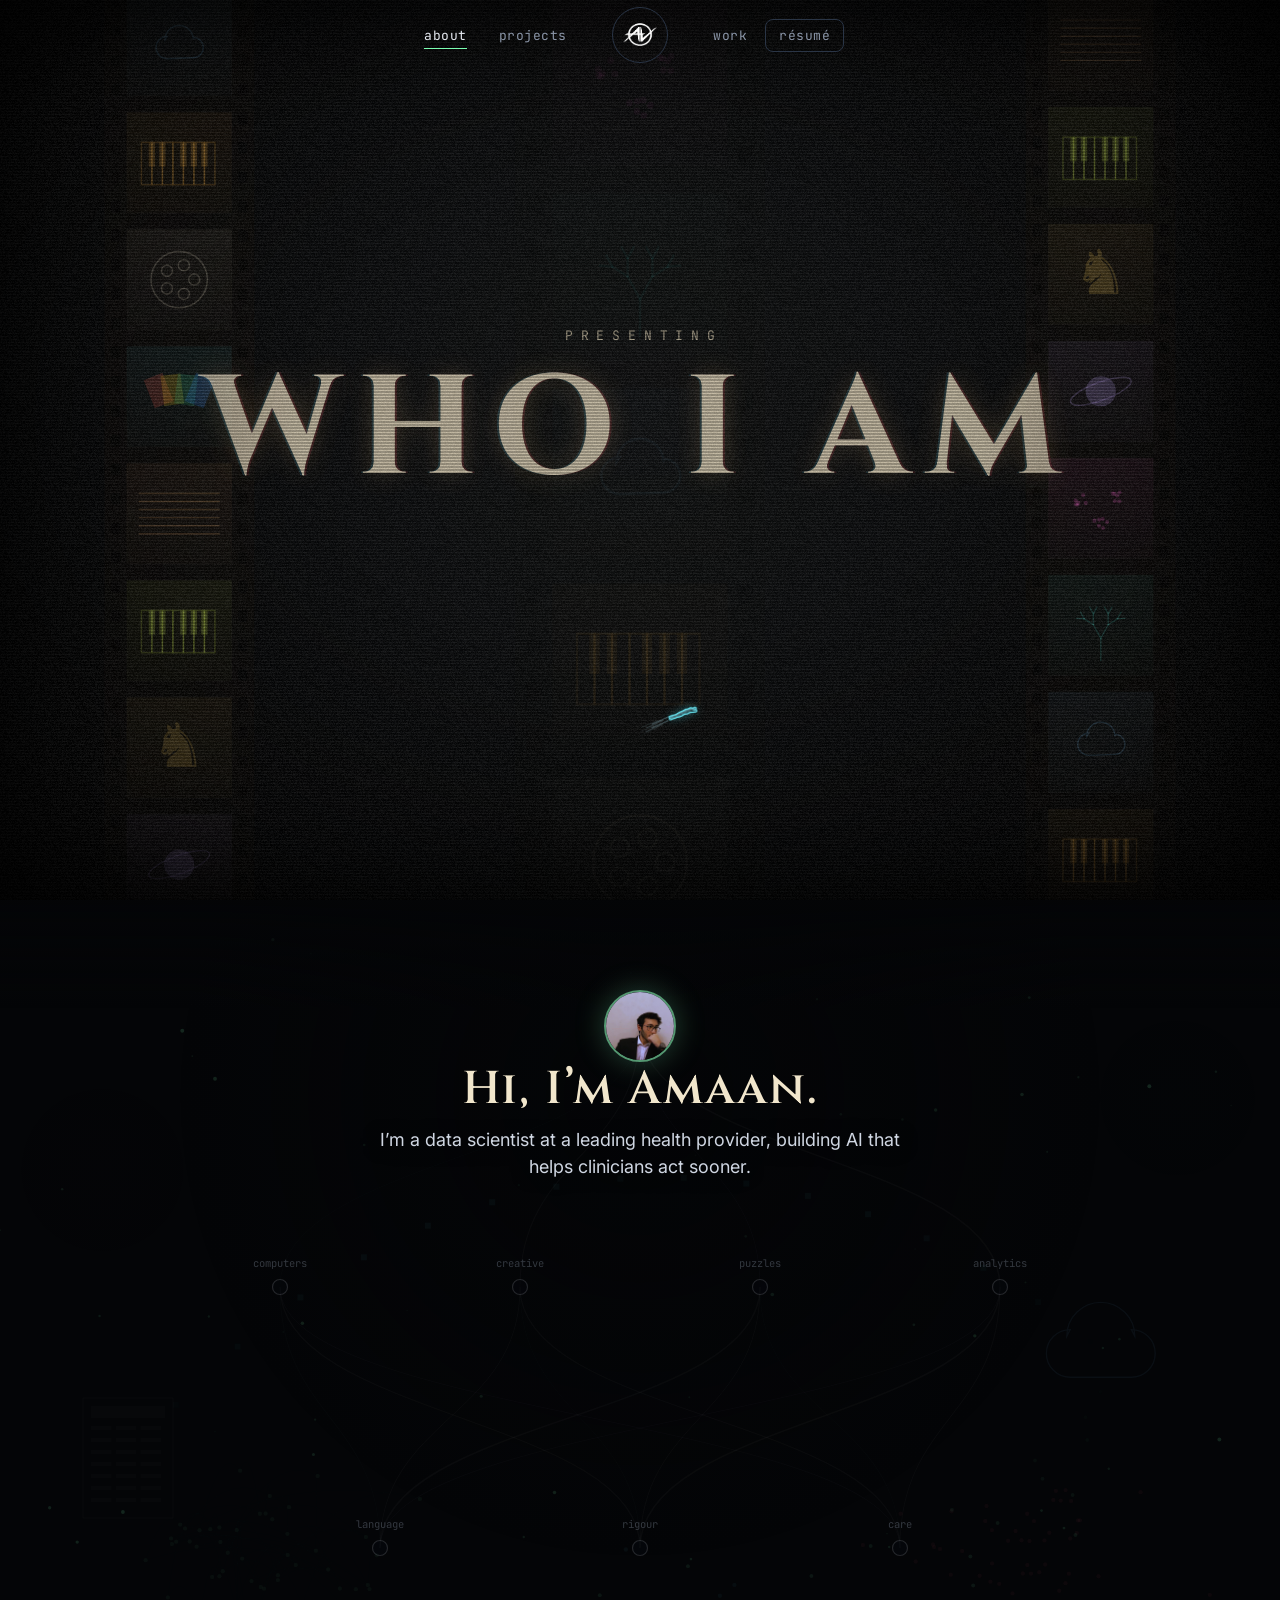
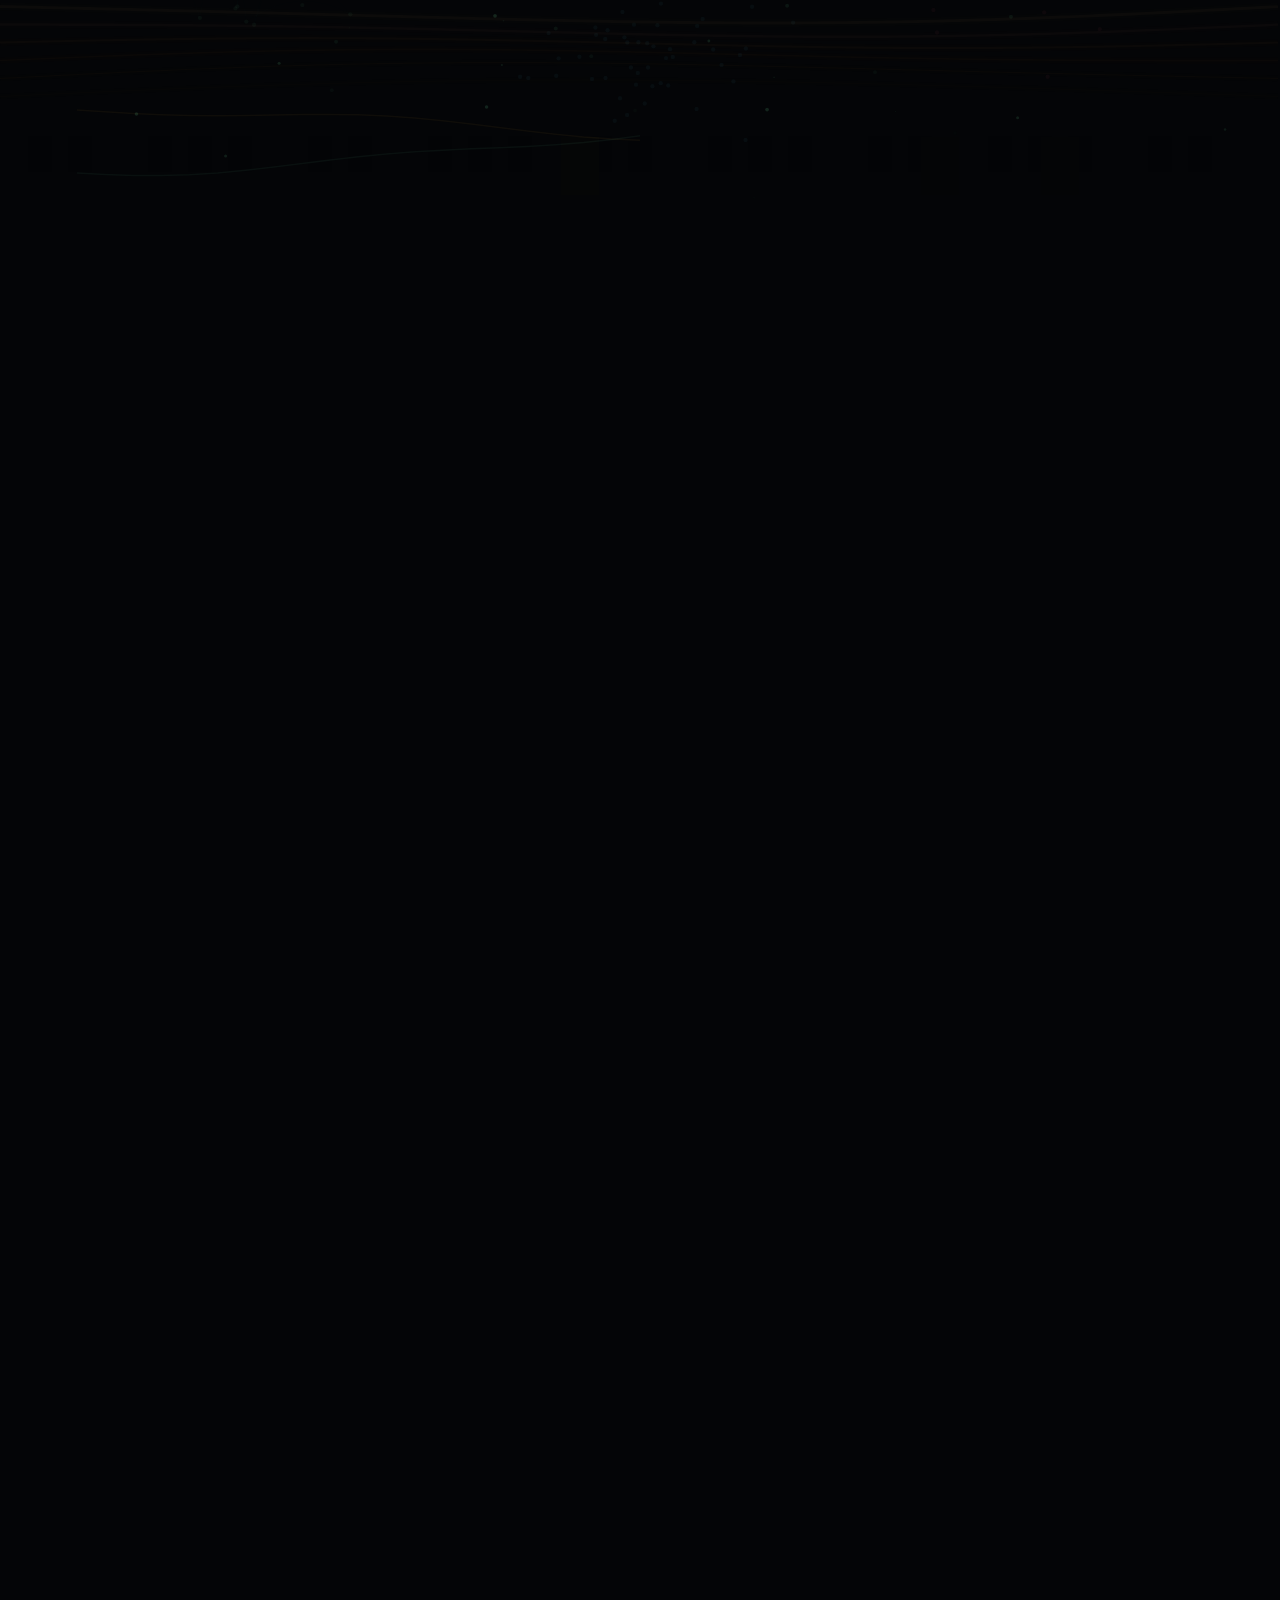
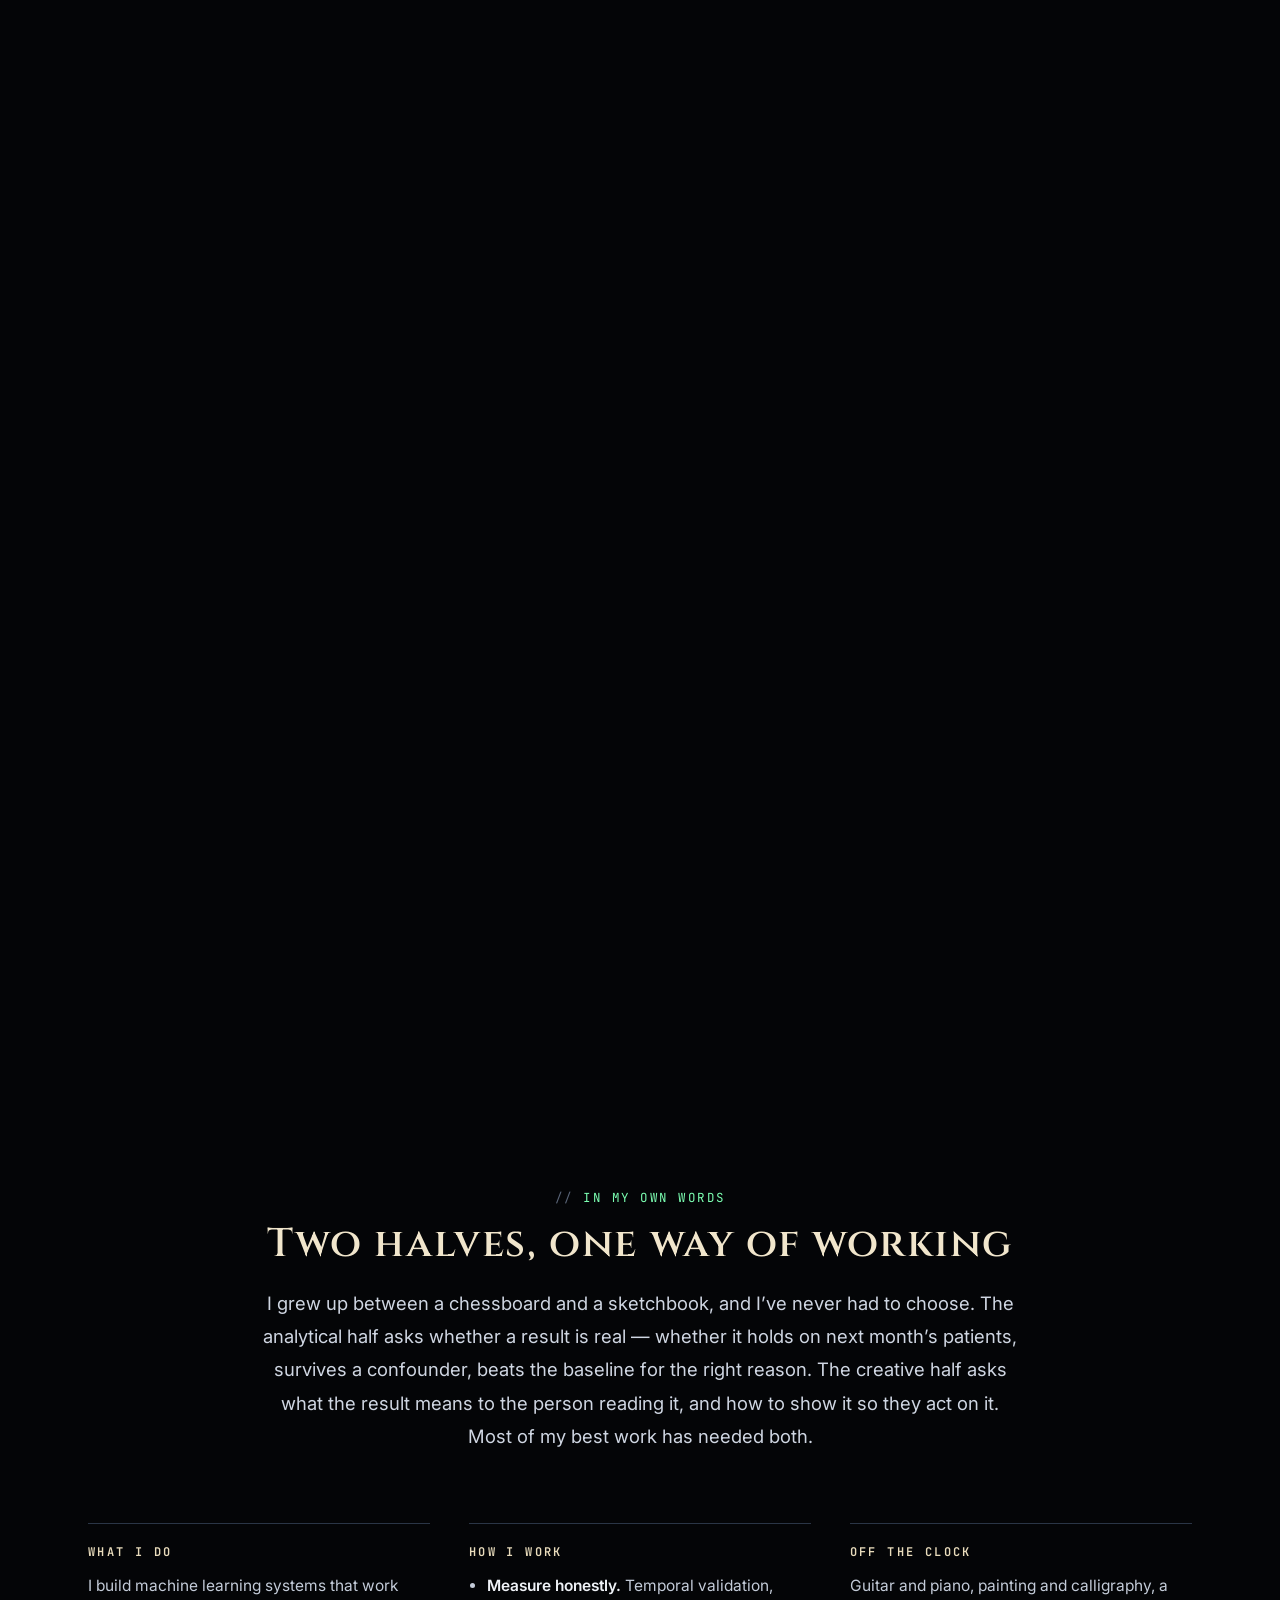
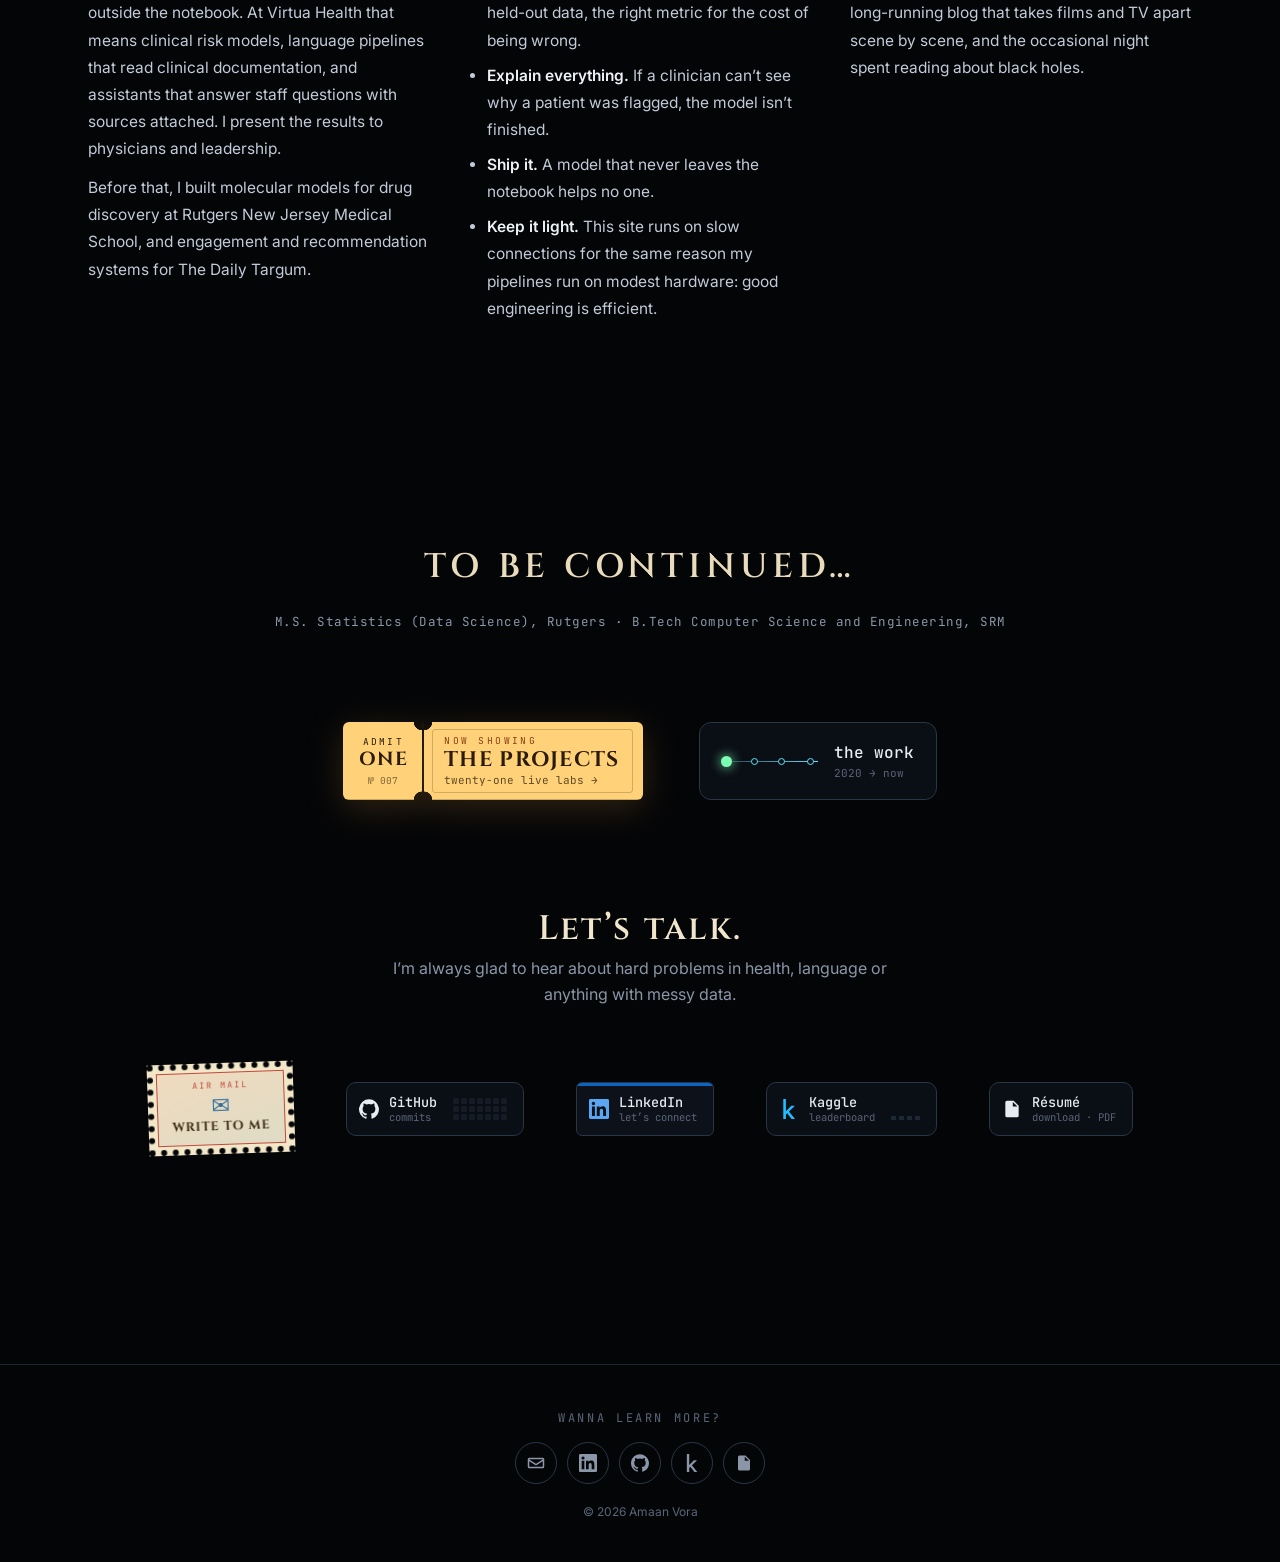
==== commit 1be4c4c9: "Smoother pages, timeline logos above the dots, two Rutgers roles, Siemens title, smaller hero - proj" ====
--- a/about.html
+++ b/about.html
@@ -80,7 +80,7 @@
       <div class="more-grid">
         <div class="more-col reveal d1">
           <h3>What I do</h3>
-          <p>I build machine learning systems that work outside the notebook. At Virtua Health that means clinical risk models, language pipelines that read clinical documentation, and assistants that answer staff questions with sources attached — taken all the way to production and explained to physicians and executives.</p>
+          <p>I build machine learning systems that work outside the notebook. At Virtua Health that means clinical risk models, language pipelines that read clinical documentation, and assistants that answer staff questions with sources attached. I present the results to physicians and leadership.</p>
           <p>Before that, I built molecular models for drug discovery at Rutgers New Jersey Medical School, and engagement and recommendation systems for The Daily Targum.</p>
         </div>
         <div class="more-col reveal d2">
--- a/css/style.css
+++ b/css/style.css
@@ -27,7 +27,7 @@
 }
 
 * { box-sizing: border-box; }
-html { scroll-behavior: smooth; }
+html { scroll-behavior: auto; }
 html, body { margin: 0; background: var(--bg); color: var(--text); }
 body {
   font-family: var(--sans);
@@ -51,10 +51,10 @@
   position: fixed; inset: 0 0 auto 0; z-index: 50;
   display: grid; grid-template-columns: 1fr auto 1fr; align-items: center; gap: clamp(10px, 3vw, 36px);
   padding: 12px var(--gutter);
-  transition: background .3s, backdrop-filter .3s, border-color .3s;
+  transition: background .3s, border-color .3s;
   border-bottom: 1px solid transparent;
 }
-.nav.scrolled { background: rgba(6, 8, 12, .72); backdrop-filter: blur(12px); border-color: var(--line); }
+.nav.scrolled { background: rgba(6, 8, 12, .94); border-color: var(--line); }
 .nav .brand { display: grid; place-items: center; width: 46px; height: 46px; border-radius: 50%; position: relative; transition: transform .3s; }
 .nav .brand::after { content: ''; position: absolute; inset: -5px; border-radius: 50%; border: 1px solid var(--line-2); transition: border-color .3s, inset .3s; }
 .nav .brand:hover { transform: scale(1.05); }
@@ -134,7 +134,7 @@
 .social {
   display: inline-flex; align-items: center; gap: 9px; padding: 10px 14px; border-radius: 10px;
   border: 1px solid var(--line-2); font-family: var(--mono); font-size: 13px; color: var(--text);
-  background: rgba(6,8,12,.55); backdrop-filter: blur(6px);
+  background: rgba(6,8,12,.8);
   transition: border-color .2s, color .2s, transform .2s;
 }
 .social svg { width: 17px; height: 17px; fill: currentColor; }
@@ -204,27 +204,27 @@
 
 /* work timeline */
 .timeline-scroller { overflow-x: auto; overflow-y: hidden; padding: 8px 0 18px; scrollbar-width: thin; scrollbar-color: var(--line-2) transparent; }
-.timeline { position: relative; display: grid; grid-auto-flow: column; grid-auto-columns: minmax(250px, 1fr); min-width: 100%; padding: 0 4px; }
-.timeline .axis { position: absolute; left: 0; right: 0; top: 210px; height: 2px; background: var(--line); }
+.timeline { position: relative; display: grid; grid-auto-flow: column; grid-auto-columns: minmax(172px, 1fr); min-width: 100%; padding: 0 4px; }
+.timeline .axis { position: absolute; left: 0; right: 0; top: 250px; height: 2px; background: var(--line); }
 .timeline .axis i { position: absolute; inset: 0; background: linear-gradient(90deg, var(--accent-2), var(--accent)); transform-origin: left; transform: scaleX(0); transition: transform 1.6s cubic-bezier(.6,.1,.2,1); }
 .timeline.in .axis i { transform: scaleX(1); }
 .timeline .axis::after { content: ''; position: absolute; right: -2px; top: -4px; border: 5px solid transparent; border-left: 8px solid var(--accent); }
-.tnode { position: relative; padding: 0 18px; height: 380px; }
-.tnode .above { position: absolute; left: 18px; right: 18px; bottom: calc(340px - 210px + 22px); display: flex; flex-direction: column; gap: 4px; }
+.tnode { position: relative; padding: 0 14px; height: 440px; }
+.tnode .above { position: absolute; left: 14px; right: 14px; bottom: calc(100% - 250px + 40px); display: flex; flex-direction: column; gap: 4px; }
 .tnode .dates { font-family: var(--mono); font-size: 12px; color: var(--accent); }
 .tnode .org { font-size: 18px; font-weight: 650; }
 .tnode .role { font-size: 13.5px; color: var(--muted); }
-.tnode .logo { height: 50px; display: flex; align-items: center; margin-top: 12px; }
-.tnode .logo img { max-height: 50px; max-width: 170px; object-fit: contain; filter: drop-shadow(0 0 0 transparent); opacity: .92; }
-.tnode .dot { position: absolute; left: 18px; top: 203px; width: 16px; height: 16px; border-radius: 50%; background: var(--bg); border: 2px solid var(--accent); transform: scale(0); transition: transform .4s cubic-bezier(.3,1.6,.5,1); }
+.tnode .logo { height: 46px; display: flex; align-items: center; margin-top: 10px; }
+.tnode .logo img { max-height: 46px; max-width: 150px; object-fit: contain; filter: drop-shadow(0 0 0 transparent); opacity: .92; }
+.tnode .dot { position: absolute; left: 14px; top: 243px; width: 16px; height: 16px; border-radius: 50%; background: var(--bg); border: 2px solid var(--accent); transform: scale(0); transition: transform .4s cubic-bezier(.3,1.6,.5,1); }
 .tnode .dot::after { content: ''; position: absolute; inset: 3px; border-radius: 50%; background: var(--accent); box-shadow: 0 0 14px var(--accent); }
 .timeline.in .tnode .dot { transform: scale(1); }
-.tnode .logo img.plate { background: #fff; padding: 8px 12px; border-radius: 8px; opacity: 1; max-width: 190px; box-sizing: content-box; max-height: 26px; }
+.tnode .logo img.plate { background: #fff; padding: 8px 12px; border-radius: 8px; opacity: 1; max-width: 140px; box-sizing: content-box; max-height: 24px; }
 .tnode .below p { margin: 0 0 6px; }
 .tnode .below p:first-child { color: var(--text); opacity: .8; }
-.tnode .below { position: absolute; top: 240px; left: 18px; right: 18px; font-size: 14px; color: var(--muted); line-height: 1.55; opacity: 0; transform: translateY(8px); transition: .6s; }
+.tnode .below { position: absolute; top: 280px; left: 14px; right: 14px; font-size: 13.5px; color: var(--muted); line-height: 1.55; opacity: 0; transform: translateY(8px); transition: .6s; }
 .timeline.in .tnode .below { opacity: 1; transform: none; }
-.tnode .stem { position: absolute; left: 25px; top: 176px; width: 2px; height: 27px; background: linear-gradient(transparent, var(--line-2)); }
+.tnode .stem { position: absolute; left: 21px; top: 214px; width: 2px; height: 29px; background: linear-gradient(transparent, var(--line-2)); }
 
 /* certificates */
 .certs { display: grid; grid-template-columns: repeat(auto-fit, minmax(200px, 1fr)); gap: 18px; }
@@ -351,13 +351,13 @@
 .mv-hero { position: relative; height: 100svh; min-height: 600px; overflow: hidden; background: #000; display: flex; align-items: center; justify-content: center; text-align: center; }
 .mv-hero #reel { position: absolute; inset: 0; width: 100%; height: 100%; }
 .mv-hero::after { content: ''; position: absolute; inset: 0; z-index: 2; pointer-events: none; background: radial-gradient(ellipse at 50% 46%, transparent 38%, rgba(0,0,0,.72) 100%); }
-.mv-grain { position: absolute; inset: -40px; z-index: 3; pointer-events: none; opacity: .075; background-image: var(--grain); background-size: 180px; animation: grain .9s steps(5) infinite; }
+.mv-grain { position: absolute; inset: -40px; z-index: 3; pointer-events: none; opacity: .075; will-change: transform; background-image: var(--grain); background-size: 180px; animation: grain .9s steps(5) infinite; }
 @keyframes grain { 0% { transform: translate(0,0); } 20% { transform: translate(-22px,14px); } 40% { transform: translate(18px,-26px); } 60% { transform: translate(-12px,30px); } 80% { transform: translate(26px,8px); } 100% { transform: translate(0,0); } }
 .mv-scan { position: absolute; inset: 0; z-index: 3; pointer-events: none;
-  background: repeating-linear-gradient(to bottom, rgba(255,255,255,.035) 0 1px, rgba(0,0,0,.28) 1px 3px); mix-blend-mode: multiply; }
+  background: repeating-linear-gradient(to bottom, rgba(255,255,255,.02) 0 1px, rgba(0,0,0,.22) 1px 3px); }
 .mv-scan::before { content: ''; position: absolute; inset: 0; background: radial-gradient(ellipse 120% 90% at 50% 50%, transparent 55%, rgba(0,0,0,.85) 100%); box-shadow: inset 0 0 120px rgba(0,0,0,.9); }
-.mv-scan::after { content: ''; position: absolute; left: 0; right: 0; height: 22vh; top: -22vh; background: linear-gradient(transparent, rgba(190,230,255,.045), transparent); animation: roll 7s linear infinite; }
-@keyframes roll { to { top: 100%; } }
+.mv-scan::after { content: ''; position: absolute; left: 0; right: 0; height: 22vh; top: 0; transform: translateY(-22vh); will-change: transform; background: linear-gradient(transparent, rgba(190,230,255,.045), transparent); animation: roll 7s linear infinite; }
+@keyframes roll { to { transform: translateY(100svh); } }
 .mv-shade { position: absolute; inset: 0; z-index: 4; background: #040507; opacity: 0; pointer-events: none; }
 .mv-titles { position: relative; z-index: 2; padding: 0 16px; transform: translateY(-4vh); }
 .mv-title { font-family: var(--cine); font-weight: 700; font-size: clamp(48px, 11vw, 150px); line-height: 1; margin: 0; letter-spacing: .12em; text-transform: uppercase; white-space: nowrap;
@@ -482,7 +482,7 @@
 
 /* the door tag: a quiet label pinned above the entrance */
 .door-tag { position: fixed; z-index: 7; left: 0; top: 0; --acc: var(--accent); --stem: 50%; display: flex; flex-direction: column; align-items: flex-start; gap: 3px; min-width: 300px; max-width: min(380px, calc(100vw - 28px)); padding: 14px 18px 14px 20px; text-align: left; color: var(--text); cursor: pointer;
-  background: rgba(8, 10, 14, .78); -webkit-backdrop-filter: blur(10px) saturate(1.2); backdrop-filter: blur(10px) saturate(1.2); border: 1px solid rgba(255,255,255,.13); border-radius: 12px; box-shadow: 0 18px 50px rgba(0,0,0,.45), inset 3px 0 0 var(--acc);
+  background: rgba(8, 10, 14, .9); border: 1px solid rgba(255,255,255,.13); border-radius: 12px; box-shadow: 0 18px 50px rgba(0,0,0,.45), inset 3px 0 0 var(--acc);
   opacity: 0; transition: opacity .35s, box-shadow .2s, border-color .2s; will-change: transform; }
 .door-tag.show { opacity: 1; }
 .door-tag::after { content: ''; position: absolute; top: var(--sy, 50%); height: 1px; width: var(--reach, 40px); }
@@ -532,7 +532,7 @@
 
 /* inside: the modal */
 .wmodal[hidden], .walk-end[hidden] { display: none !important; }
-.wmodal { position: fixed; inset: 0; z-index: 60; display: flex; align-items: center; justify-content: center; padding: 70px 16px 20px; background: rgba(3,4,6,.78); backdrop-filter: blur(6px); opacity: 0; transition: opacity .35s; }
+.wmodal { position: fixed; inset: 0; z-index: 60; display: flex; align-items: center; justify-content: center; padding: 70px 16px 20px; background: rgba(3,4,6,.88); opacity: 0; transition: opacity .35s; }
 .wmodal.show { opacity: 1; }
 .wm-card { width: min(940px, 100%); max-height: calc(100svh - 100px); overflow: auto; background: linear-gradient(180deg, #10141c, #0b0e14); border: 1px solid var(--line-2); border-radius: 16px; padding: 28px clamp(20px, 4vw, 36px) 26px; box-shadow: 0 40px 120px rgba(0,0,0,.6); transform: translateY(14px); transition: transform .4s cubic-bezier(.2,.7,.2,1); }
 .wmodal.show .wm-card { transform: none; }
@@ -688,7 +688,7 @@
 .hero .socials { margin-top: 34px; }
 .home-about .title { margin-bottom: 0; }
 .reel { display: grid; grid-template-columns: repeat(4, 1fr); gap: 1px; background: linear-gradient(90deg, transparent, rgba(42,53,70,.7) 12%, rgba(42,53,70,.7) 88%, transparent); border-top: 1px solid rgba(42,53,70,.55); border-bottom: 1px solid rgba(42,53,70,.55); }
-.reel .hl { background: rgba(6,8,12,.82); backdrop-filter: blur(3px); padding: 26px 22px 24px; display: flex; flex-direction: column; gap: 4px; min-height: 172px; transition: background .3s; }
+.reel .hl { background: rgba(6,8,12,.9); padding: 26px 22px 24px; display: flex; flex-direction: column; gap: 4px; min-height: 172px; transition: background .3s; }
 .reel .hl:hover { background: rgba(12,18,26,.9); }
 .reel .hl b { font-family: var(--mono); font-weight: 700; font-size: clamp(22px, 2.4vw, 30px); letter-spacing: -.02em; color: var(--text); line-height: 1.15; }
 .reel .hl:nth-child(4n+1) b { color: var(--accent); }
@@ -833,3 +833,13 @@
 
 .beat .beat-logo { display: inline-block; margin-top: 14px; background: #fff; padding: 8px 12px; border-radius: 8px; }
 .beat .beat-logo img { display: block; height: 22px; width: auto; }
+
+/* small screens: nothing in a lab spills past its edge */
+.seg { flex-wrap: wrap; max-width: 100%; }
+.explain code, .lab-body p code { overflow-wrap: anywhere; }
+#labBody .form { overflow-x: auto; -webkit-overflow-scrolling: touch; }
+
+/* project pages: hold the space below the lab until it has built itself, so nothing jumps */
+.lab-loading #labBody { min-height: 70vh; }
+.lab-loading #story, .lab-loading #nextProj, .lab-loading .footer { visibility: hidden; }
+.pd-boot .pd-head, .pd-boot main { visibility: hidden; }
